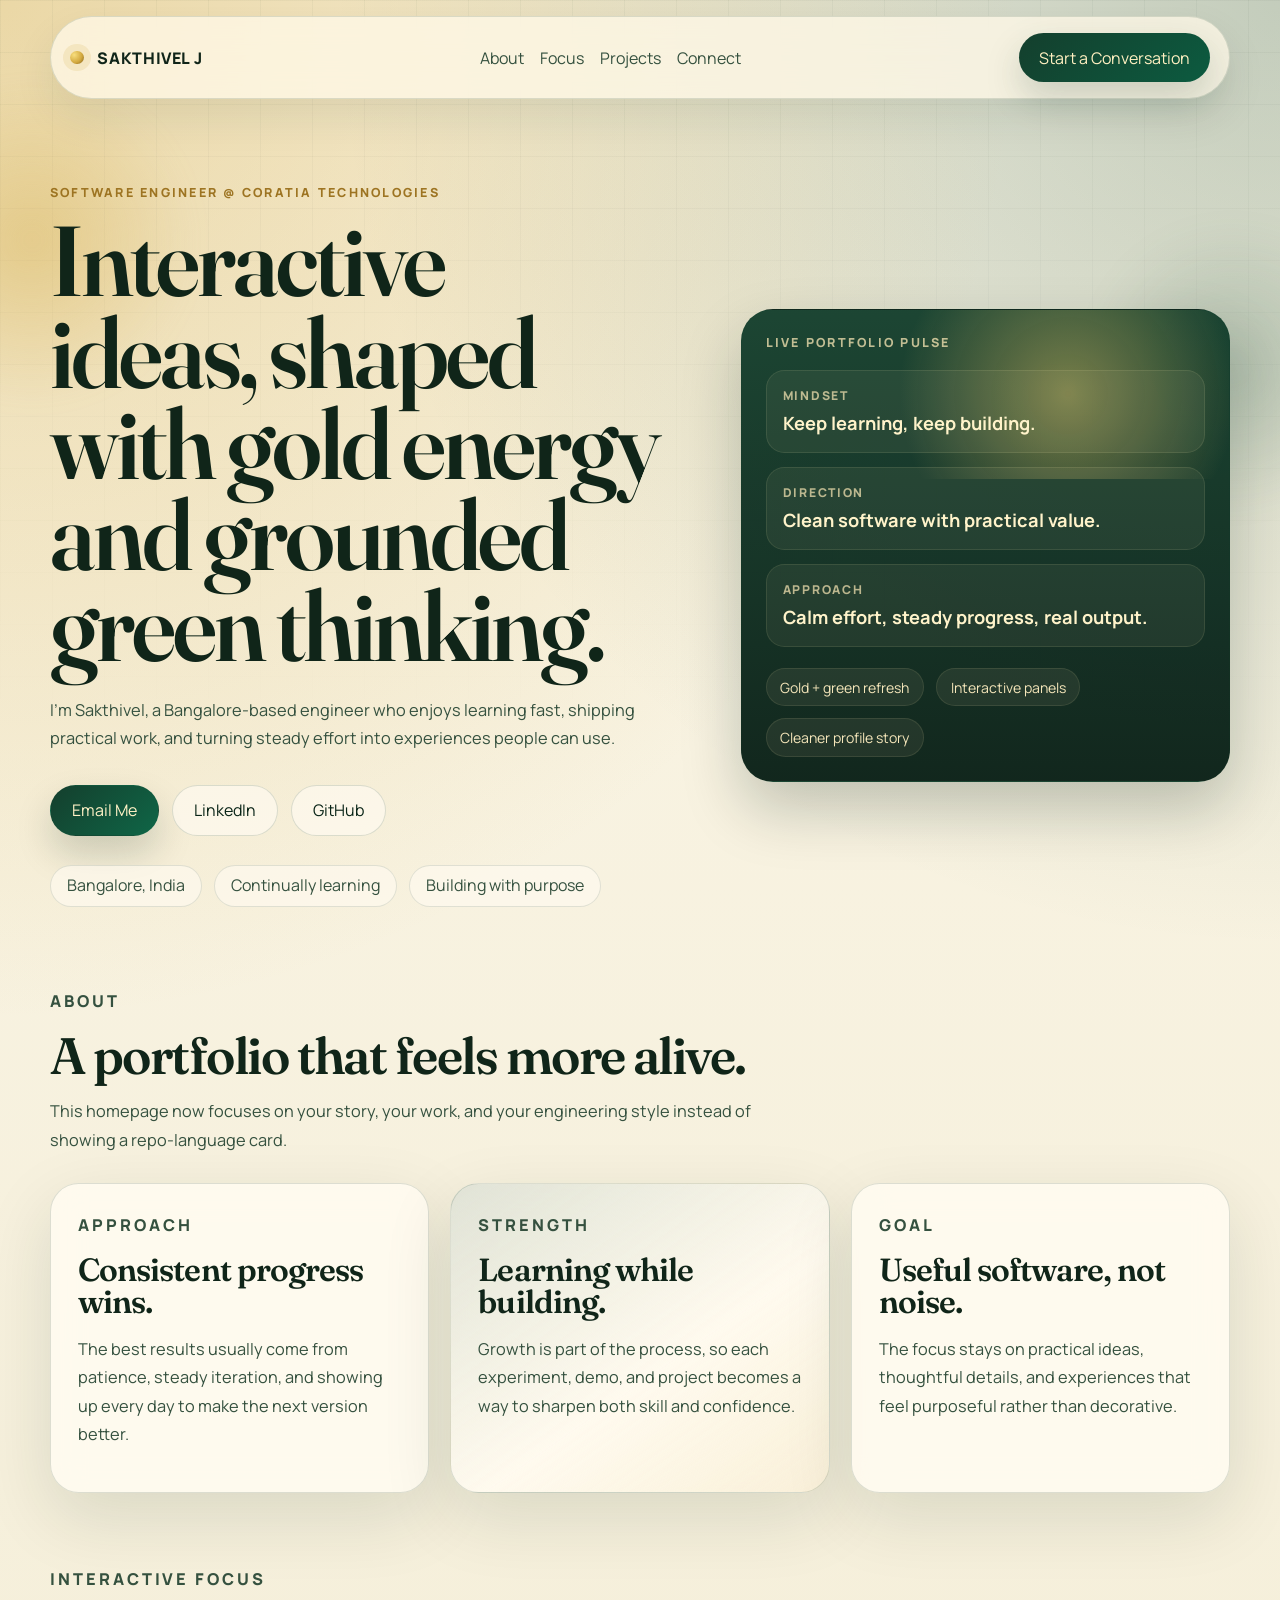
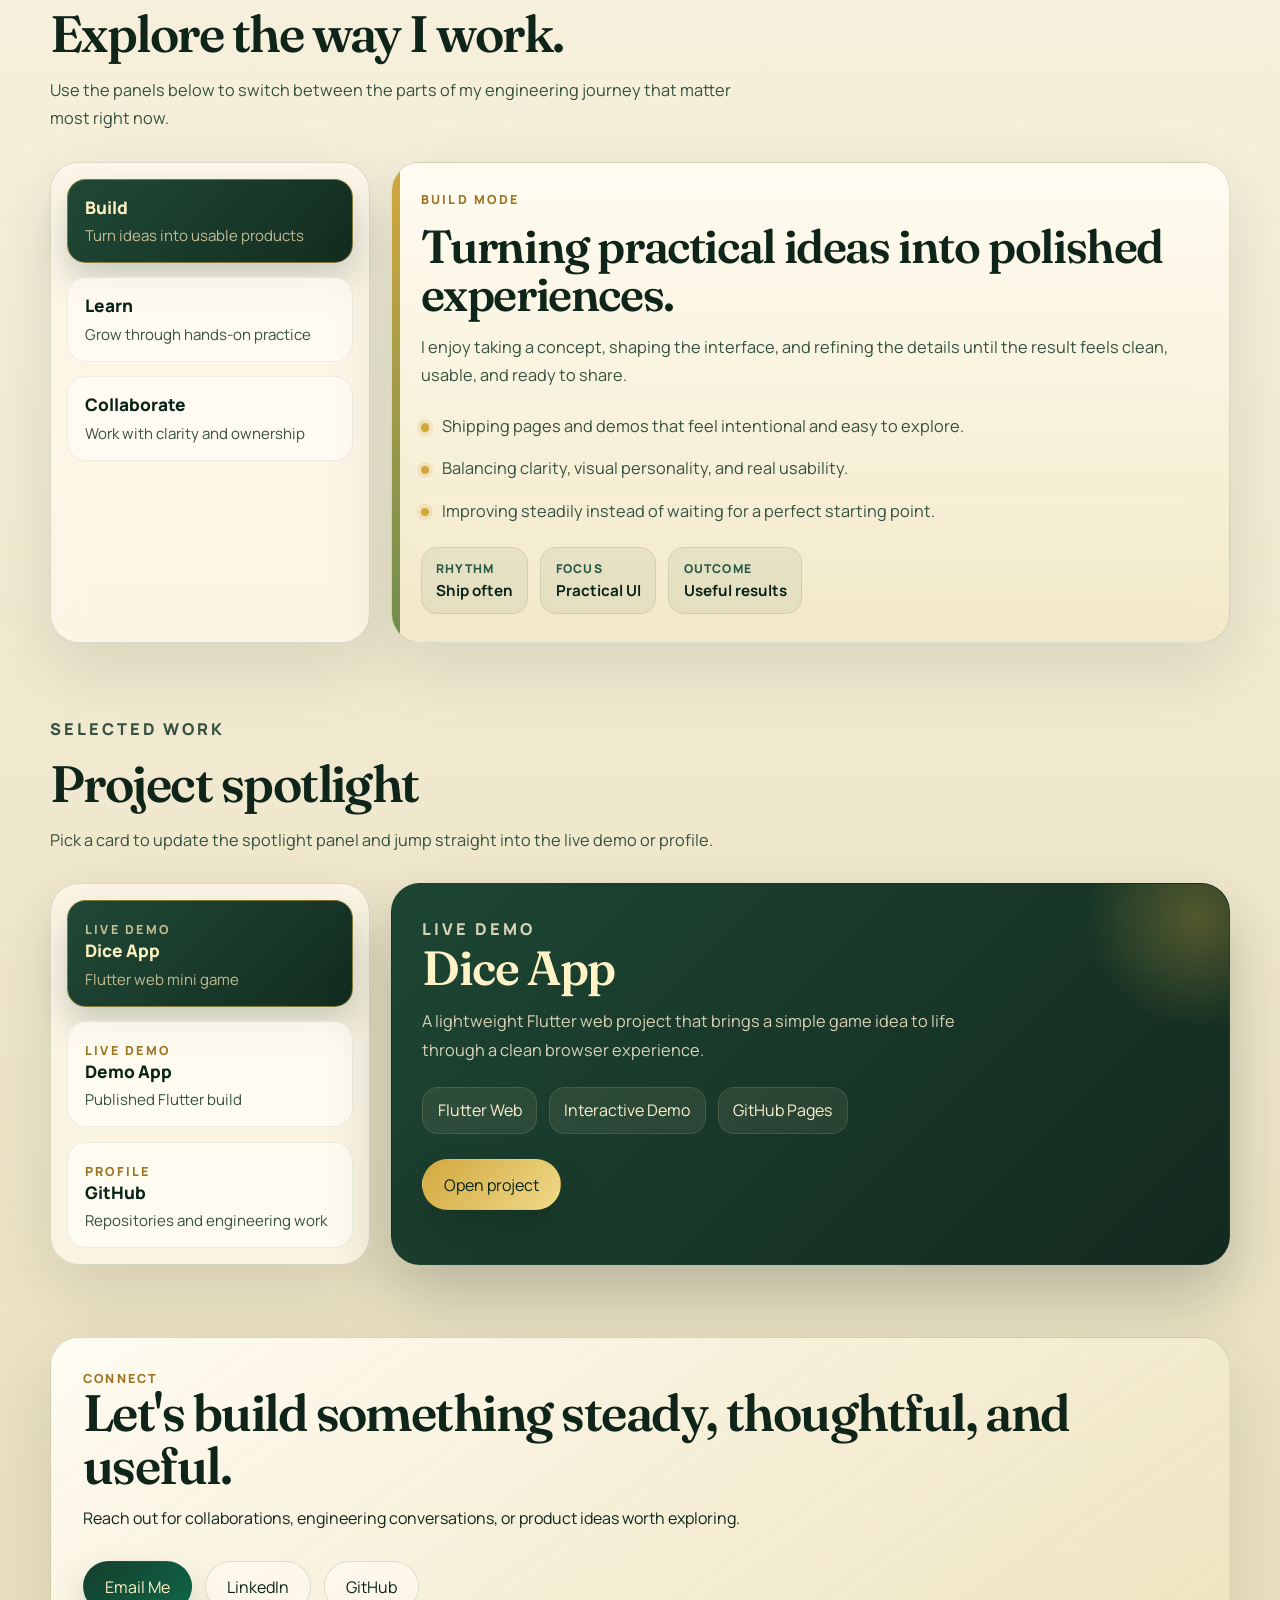
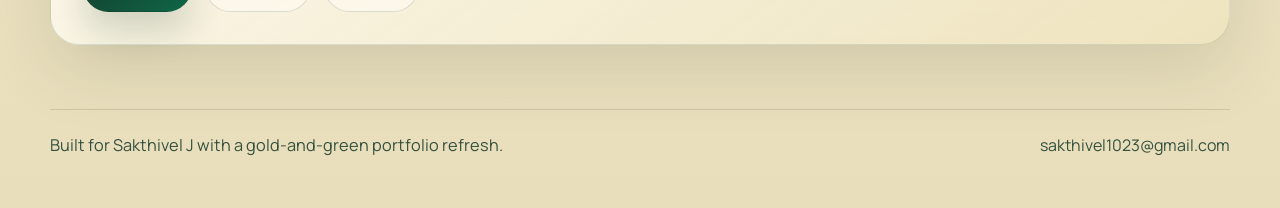
==== index.html @ b8aa37b4 "feat: add basic web page with styles" ====
<!DOCTYPE html>
<html lang="en">
<head>
  <meta charset="UTF-8">
  <meta name="viewport" content="width=device-width, initial-scale=1.0">
  <title>Sakthivel J | Software Engineer</title>
  <meta
    name="description"
    content="Interactive portfolio website for Sakthivel J, Software Engineer at Coratia Technologies."
  >
  <meta name="theme-color" content="#123927">
  <meta property="og:title" content="Sakthivel J | Software Engineer">
  <meta
    property="og:description"
    content="Interactive portfolio for Sakthivel J, a software engineer who keeps learning, building, and turning ideas into useful experiences."
  >
  <meta property="og:type" content="website">
  <meta property="og:image" content="https://avatars.githubusercontent.com/u/37198254?v=4">
  <link rel="preconnect" href="https://fonts.googleapis.com">
  <link rel="preconnect" href="https://fonts.gstatic.com" crossorigin>
  <link
    href="https://fonts.googleapis.com/css2?family=Fraunces:opsz,wght@9..144,500;9..144,600;9..144,700&family=Manrope:wght@400;500;600;700;800&display=swap"
    rel="stylesheet"
  >
  <script>document.documentElement.classList.add("js");</script>
  <link rel="stylesheet" href="styles.css">
  <script src="script.js" defer></script>
</head>
<body>
  <div class="background-glow glow-one" aria-hidden="true"></div>
  <div class="background-glow glow-two" aria-hidden="true"></div>

  <div class="page-shell">
    <header class="site-header">
      <a class="brand" href="#top">
        <span class="brand-mark" aria-hidden="true"></span>
        Sakthivel J
      </a>

      <nav class="nav-links" aria-label="Primary">
        <a href="#about">About</a>
        <a href="#focus">Focus</a>
        <a href="#projects">Projects</a>
        <a href="#connect">Connect</a>
      </nav>

      <a class="header-cta" href="mailto:sakthivel1023@gmail.com">Start a Conversation</a>
    </header>

    <main id="top">
      <section class="hero section">
        <div class="hero-copy reveal" style="--delay: 0.05s;">
          <p class="eyebrow">Software Engineer @ Coratia Technologies</p>
          <h1>Interactive ideas, shaped with gold energy and grounded green thinking.</h1>
          <p class="lead">
            I'm Sakthivel, a Bangalore-based engineer who enjoys learning fast,
            shipping practical work, and turning steady effort into experiences
            people can use.
          </p>

          <div class="hero-actions">
            <a class="button button-primary" href="mailto:sakthivel1023@gmail.com">Email Me</a>
            <a class="button button-secondary" href="https://www.linkedin.com/in/sakthivel-j/" target="_blank" rel="noopener noreferrer">
              LinkedIn
            </a>
            <a class="button button-secondary" href="https://github.com/sakthivelj" target="_blank" rel="noopener noreferrer">
              GitHub
            </a>
          </div>

          <ul class="hero-tags" aria-label="Quick facts">
            <li>Bangalore, India</li>
            <li>Continually learning</li>
            <li>Building with purpose</li>
          </ul>
        </div>

        <aside class="hero-panel reveal" style="--delay: 0.15s;" data-tilt>
          <p class="panel-kicker">Live Portfolio Pulse</p>

          <div class="signal-grid">
            <article>
              <span>Mindset</span>
              <strong>Keep learning, keep building.</strong>
            </article>
            <article>
              <span>Direction</span>
              <strong>Clean software with practical value.</strong>
            </article>
            <article>
              <span>Approach</span>
              <strong>Calm effort, steady progress, real output.</strong>
            </article>
          </div>

          <div class="status-row" aria-label="Portfolio highlights">
            <span>Gold + green refresh</span>
            <span>Interactive panels</span>
            <span>Cleaner profile story</span>
          </div>
        </aside>
      </section>

      <section id="about" class="section">
        <div class="section-heading reveal" style="--delay: 0.08s;">
          <p class="card-kicker">About</p>
          <h2>A portfolio that feels more alive.</h2>
          <p>
            This homepage now focuses on your story, your work, and your
            engineering style instead of showing a repo-language card.
          </p>
        </div>

        <div class="overview-grid">
          <article class="info-card reveal" style="--delay: 0.14s;">
            <p class="card-kicker">Approach</p>
            <h3>Consistent progress wins.</h3>
            <p>
              The best results usually come from patience, steady iteration, and
              showing up every day to make the next version better.
            </p>
          </article>

          <article class="info-card feature-card reveal" style="--delay: 0.2s;">
            <p class="card-kicker">Strength</p>
            <h3>Learning while building.</h3>
            <p>
              Growth is part of the process, so each experiment, demo, and
              project becomes a way to sharpen both skill and confidence.
            </p>
          </article>

          <article class="info-card reveal" style="--delay: 0.26s;">
            <p class="card-kicker">Goal</p>
            <h3>Useful software, not noise.</h3>
            <p>
              The focus stays on practical ideas, thoughtful details, and
              experiences that feel purposeful rather than decorative.
            </p>
          </article>
        </div>
      </section>

      <section id="focus" class="section">
        <div class="section-heading reveal" style="--delay: 0.08s;">
          <p class="card-kicker">Interactive Focus</p>
          <h2>Explore the way I work.</h2>
          <p>
            Use the panels below to switch between the parts of my engineering
            journey that matter most right now.
          </p>
        </div>

        <div class="story-layout">
          <div class="mode-switcher reveal" style="--delay: 0.12s;">
            <button class="mode-button is-active" type="button" data-mode="build" aria-pressed="true">
              <span>Build</span>
              <small>Turn ideas into usable products</small>
            </button>
            <button class="mode-button" type="button" data-mode="learn" aria-pressed="false">
              <span>Learn</span>
              <small>Grow through hands-on practice</small>
            </button>
            <button class="mode-button" type="button" data-mode="collaborate" aria-pressed="false">
              <span>Collaborate</span>
              <small>Work with clarity and ownership</small>
            </button>
          </div>

          <article class="story-card reveal" style="--delay: 0.18s;" data-story-card>
            <p class="story-kicker" data-story-kicker>Build mode</p>
            <h3 class="story-title" data-story-title>Turning practical ideas into polished experiences.</h3>
            <p class="story-description" data-story-description>
              I enjoy taking a concept, shaping the interface, and refining the
              details until the result feels clean, usable, and ready to share.
            </p>

            <ul class="story-points" data-story-points>
              <li>Shipping pages and demos that feel intentional and easy to explore.</li>
              <li>Balancing clarity, visual personality, and real usability.</li>
              <li>Improving steadily instead of waiting for a perfect starting point.</li>
            </ul>

            <div class="story-metrics" data-story-metrics>
              <div class="metric-pill">
                <span>Rhythm</span>
                <strong>Ship often</strong>
              </div>
              <div class="metric-pill">
                <span>Focus</span>
                <strong>Practical UI</strong>
              </div>
              <div class="metric-pill">
                <span>Outcome</span>
                <strong>Useful results</strong>
              </div>
            </div>
          </article>
        </div>
      </section>

      <section id="projects" class="section">
        <div class="section-heading reveal" style="--delay: 0.08s;">
          <p class="card-kicker">Selected Work</p>
          <h2>Project spotlight</h2>
          <p>
            Pick a card to update the spotlight panel and jump straight into the
            live demo or profile.
          </p>
        </div>

        <div class="project-layout">
          <div class="project-list reveal" style="--delay: 0.12s;">
            <button class="project-option is-active" type="button" data-project="dice" aria-pressed="true">
              <span class="project-label">Live Demo</span>
              <strong>Dice App</strong>
              <small>Flutter web mini game</small>
            </button>
            <button class="project-option" type="button" data-project="demo1" aria-pressed="false">
              <span class="project-label">Live Demo</span>
              <strong>Demo App</strong>
              <small>Published Flutter build</small>
            </button>
            <button class="project-option" type="button" data-project="github" aria-pressed="false">
              <span class="project-label">Profile</span>
              <strong>GitHub</strong>
              <small>Repositories and engineering work</small>
            </button>
          </div>

          <article class="project-spotlight reveal" style="--delay: 0.18s;" data-project-card>
            <p class="spotlight-type" data-project-type>Live Demo</p>
            <h3 data-project-title>Dice App</h3>
            <p data-project-description>
              A lightweight Flutter web project that brings a simple game idea to
              life through a clean browser experience.
            </p>

            <div class="spotlight-pills" data-project-pills>
              <span>Flutter Web</span>
              <span>Interactive Demo</span>
              <span>GitHub Pages</span>
            </div>

            <a class="button button-primary" data-project-link href="./dice/">Open project</a>
          </article>
        </div>
      </section>

      <section id="connect" class="section">
        <article class="connect-card reveal" style="--delay: 0.08s;">
          <p class="card-kicker">Connect</p>
          <h2>Let's build something steady, thoughtful, and useful.</h2>
          <p>
            Reach out for collaborations, engineering conversations, or product
            ideas worth exploring.
          </p>

          <div class="connect-actions">
            <a class="button button-primary" href="mailto:sakthivel1023@gmail.com">Email Me</a>
            <a class="button button-secondary" href="https://www.linkedin.com/in/sakthivel-j/" target="_blank" rel="noopener noreferrer">
              LinkedIn
            </a>
            <a class="button button-secondary" href="https://github.com/sakthivelj" target="_blank" rel="noopener noreferrer">
              GitHub
            </a>
          </div>
        </article>
      </section>
    </main>

    <footer class="site-footer">
      <p>Built for Sakthivel J with a gold-and-green portfolio refresh.</p>
      <a href="mailto:sakthivel1023@gmail.com">sakthivel1023@gmail.com</a>
    </footer>
  </div>
</body>
</html>
---- styles.css ----
:root {
  --bg: #f5efda;
  --bg-soft: #e8ddb5;
  --surface: rgba(255, 249, 234, 0.72);
  --surface-strong: rgba(255, 251, 240, 0.9);
  --forest-deep: #092417;
  --forest: #143f2d;
  --forest-soft: #275943;
  --moss: #6f8d4f;
  --gold: #d2a83e;
  --gold-deep: #9d7422;
  --text: #102519;
  --muted: #35513f;
  --line: rgba(20, 63, 45, 0.15);
  --shadow: 0 24px 70px rgba(13, 39, 28, 0.12);
  --max-width: 1180px;
}

*,
*::before,
*::after {
  box-sizing: border-box;
}

html {
  scroll-behavior: smooth;
}

body {
  margin: 0;
  min-height: 100vh;
  font-family: "Manrope", sans-serif;
  color: var(--text);
  background:
    radial-gradient(circle at top left, rgba(210, 168, 62, 0.38), transparent 28%),
    radial-gradient(circle at top right, rgba(39, 89, 67, 0.26), transparent 26%),
    linear-gradient(180deg, #faf5e6 0%, var(--bg) 52%, #e9debb 100%);
}

body::before {
  content: "";
  position: fixed;
  inset: 0;
  background-image:
    linear-gradient(rgba(9, 36, 23, 0.045) 1px, transparent 1px),
    linear-gradient(90deg, rgba(9, 36, 23, 0.045) 1px, transparent 1px);
  background-size: 52px 52px;
  mask-image: linear-gradient(180deg, rgba(0, 0, 0, 0.85), transparent 82%);
  pointer-events: none;
}

a {
  color: inherit;
}

img {
  display: block;
  max-width: 100%;
}

button {
  font: inherit;
}

:focus-visible {
  outline: 3px solid rgba(210, 168, 62, 0.38);
  outline-offset: 3px;
}

.background-glow {
  position: fixed;
  border-radius: 999px;
  pointer-events: none;
  filter: blur(14px);
}

.glow-one {
  top: 5rem;
  left: -8rem;
  width: 20rem;
  height: 20rem;
  background: radial-gradient(circle, rgba(210, 168, 62, 0.36), transparent 72%);
}

.glow-two {
  right: -6rem;
  top: 14rem;
  width: 18rem;
  height: 18rem;
  background: radial-gradient(circle, rgba(39, 89, 67, 0.22), transparent 72%);
}

.page-shell {
  position: relative;
  z-index: 1;
  width: min(calc(100% - 2rem), var(--max-width));
  margin: 0 auto;
  padding-bottom: 3rem;
}

.site-header,
.info-card,
.mode-switcher,
.story-card,
.project-list,
.project-spotlight,
.connect-card {
  backdrop-filter: blur(16px);
  -webkit-backdrop-filter: blur(16px);
}

.site-header {
  position: sticky;
  top: 1rem;
  z-index: 20;
  display: grid;
  grid-template-columns: auto 1fr auto;
  align-items: center;
  gap: 1rem;
  margin-top: 1rem;
  padding: 1rem 1.2rem;
  background: rgba(255, 249, 232, 0.76);
  border: 1px solid rgba(20, 63, 45, 0.14);
  border-radius: 999px;
  box-shadow: 0 18px 42px rgba(25, 54, 40, 0.09);
}

.brand {
  display: inline-flex;
  align-items: center;
  gap: 0.85rem;
  font-weight: 800;
  text-decoration: none;
  letter-spacing: 0.04em;
  text-transform: uppercase;
}

.brand-mark {
  width: 0.85rem;
  height: 0.85rem;
  border-radius: 50%;
  background: radial-gradient(circle at 30% 30%, #f8de7d 0%, var(--gold) 58%, #7f5c14 100%);
  box-shadow: 0 0 0 7px rgba(210, 168, 62, 0.16);
}

.nav-links {
  display: flex;
  flex-wrap: wrap;
  justify-self: center;
  gap: 1rem;
}

.nav-links a,
.site-footer a {
  color: var(--muted);
  text-decoration: none;
  transition: color 180ms ease;
}

.nav-links a:hover,
.nav-links a:focus-visible,
.site-footer a:hover,
.site-footer a:focus-visible {
  color: var(--forest-deep);
}

.header-cta {
  display: inline-flex;
  align-items: center;
  justify-content: center;
  min-height: 46px;
  padding: 0.85rem 1.25rem;
  border-radius: 999px;
  background: linear-gradient(135deg, var(--forest), #0c5b40);
  color: #fff0c1;
  text-decoration: none;
  box-shadow: 0 16px 36px rgba(13, 42, 31, 0.18);
  transition: transform 180ms ease, box-shadow 180ms ease;
}

.header-cta:hover,
.header-cta:focus-visible {
  transform: translateY(-2px);
  box-shadow: 0 20px 40px rgba(13, 42, 31, 0.22);
}

.section {
  padding-top: 4.5rem;
}

.hero {
  display: grid;
  grid-template-columns: minmax(0, 1.15fr) minmax(320px, 0.85fr);
  gap: 1.8rem;
  align-items: center;
  padding-top: 4.8rem;
}

.hero-copy {
  padding: 0.5rem 0;
}

.eyebrow,
.card-kicker,
.panel-kicker,
.story-kicker,
.spotlight-type,
.project-label {
  margin: 0 0 0.9rem;
  color: var(--gold-deep);
  font-size: 0.78rem;
  font-weight: 800;
  letter-spacing: 0.18em;
  text-transform: uppercase;
}

h1,
h2,
h3 {
  margin: 0;
  font-family: "Fraunces", serif;
  font-weight: 600;
  letter-spacing: -0.03em;
}

h1 {
  max-width: 10ch;
  font-size: clamp(3.5rem, 8vw, 6.2rem);
  line-height: 0.92;
}

.lead,
.section-heading p,
.info-card p,
.story-description,
.story-points li,
.project-spotlight p,
.site-footer p {
  color: var(--muted);
  font-size: 1.02rem;
  line-height: 1.75;
}

.lead {
  max-width: 60ch;
  margin: 1.5rem 0 0;
}

.hero-actions,
.connect-actions {
  display: flex;
  flex-wrap: wrap;
  gap: 0.85rem;
  margin-top: 2rem;
}

.button {
  display: inline-flex;
  align-items: center;
  justify-content: center;
  min-height: 48px;
  padding: 0.85rem 1.3rem;
  border-radius: 999px;
  border: 1px solid transparent;
  text-decoration: none;
  transition: transform 180ms ease, box-shadow 180ms ease, border-color 180ms ease, background 180ms ease;
}

.button:hover,
.button:focus-visible {
  transform: translateY(-2px);
}

.button-primary {
  background: linear-gradient(135deg, var(--forest), #0f6647);
  color: #fff2c6;
  box-shadow: 0 18px 36px rgba(13, 39, 28, 0.18);
}

.button-secondary {
  background: rgba(255, 251, 241, 0.66);
  border-color: var(--line);
  color: var(--forest-deep);
}

.hero-tags {
  display: flex;
  flex-wrap: wrap;
  gap: 0.75rem;
  padding: 0;
  margin: 1.8rem 0 0;
  list-style: none;
}

.hero-tags li {
  padding: 0.65rem 1rem;
  border: 1px solid rgba(20, 63, 45, 0.12);
  border-radius: 999px;
  background: rgba(255, 251, 241, 0.62);
  color: var(--muted);
  line-height: 1.2;
}

.hero-panel {
  position: relative;
  overflow: hidden;
  padding: 1.5rem;
  border: 1px solid rgba(20, 63, 45, 0.14);
  border-radius: 2rem;
  background: linear-gradient(180deg, rgba(20, 63, 45, 0.96), rgba(8, 30, 21, 0.96));
  color: #f9eab8;
  box-shadow: 0 28px 60px rgba(10, 31, 22, 0.22);
  transition: transform 220ms ease, box-shadow 220ms ease;
  transform-style: preserve-3d;
}

.hero-panel::before {
  content: "";
  position: absolute;
  inset: auto -12% 64% 22%;
  height: 170px;
  background: radial-gradient(circle, rgba(232, 199, 103, 0.46), transparent 72%);
}

.panel-kicker,
.spotlight-type {
  position: relative;
  color: rgba(247, 229, 179, 0.76);
}

.signal-grid {
  position: relative;
  display: grid;
  gap: 0.9rem;
  margin-top: 1.2rem;
}

.signal-grid article {
  padding: 1rem;
  border: 1px solid rgba(247, 229, 179, 0.1);
  border-radius: 1.15rem;
  background: rgba(247, 229, 179, 0.06);
}

.signal-grid span {
  display: block;
  font-size: 0.76rem;
  font-weight: 800;
  letter-spacing: 0.14em;
  text-transform: uppercase;
  color: rgba(247, 229, 179, 0.72);
}

.signal-grid strong {
  display: block;
  margin-top: 0.45rem;
  font-size: 1.14rem;
  line-height: 1.35;
  color: #fff3ca;
}

.status-row {
  position: relative;
  display: flex;
  flex-wrap: wrap;
  gap: 0.75rem;
  margin-top: 1.3rem;
}

.status-row span {
  padding: 0.55rem 0.85rem;
  border-radius: 999px;
  border: 1px solid rgba(247, 229, 179, 0.1);
  background: rgba(247, 229, 179, 0.07);
  color: #f5e6ba;
  font-size: 0.88rem;
}

.section-heading {
  max-width: 720px;
  margin-bottom: 1.8rem;
}

.section-heading h2 {
  margin-bottom: 0.8rem;
  font-size: clamp(2.25rem, 4vw, 3.4rem);
  line-height: 1;
}

.overview-grid,
.story-layout,
.project-layout {
  display: grid;
  gap: 1.3rem;
}

.overview-grid {
  grid-template-columns: repeat(3, minmax(0, 1fr));
}

.story-layout,
.project-layout {
  grid-template-columns: minmax(280px, 320px) minmax(0, 1fr);
}

.info-card,
.mode-switcher,
.story-card,
.project-list,
.project-spotlight,
.connect-card {
  border: 1px solid var(--line);
  border-radius: 1.8rem;
  box-shadow: var(--shadow);
}

.info-card {
  padding: 1.7rem;
  background: var(--surface-strong);
}

.info-card h3 {
  margin-bottom: 0.8rem;
  font-size: 2rem;
  line-height: 1;
}

.feature-card {
  background:
    linear-gradient(145deg, rgba(39, 89, 67, 0.14), rgba(255, 250, 238, 0.94) 58%, rgba(210, 168, 62, 0.12)),
    var(--surface-strong);
}

.mode-switcher,
.project-list {
  padding: 1rem;
  background: rgba(255, 250, 237, 0.72);
  align-content: start;
}

.mode-switcher {
  display: grid;
  gap: 0.9rem;
}

.project-list {
  display: grid;
  gap: 0.9rem;
}

.mode-button,
.project-option {
  width: 100%;
  padding: 1rem 1.05rem;
  border: 1px solid rgba(20, 63, 45, 0.08);
  border-radius: 1.15rem;
  background: rgba(255, 252, 244, 0.78);
  color: var(--text);
  cursor: pointer;
  text-align: left;
  transition: transform 180ms ease, border-color 180ms ease, background 180ms ease, box-shadow 180ms ease;
}

.mode-button:hover,
.mode-button:focus-visible,
.project-option:hover,
.project-option:focus-visible {
  transform: translateY(-2px);
  border-color: rgba(20, 63, 45, 0.18);
}

.mode-button span,
.project-option strong {
  display: block;
  font-size: 1.08rem;
  font-weight: 800;
  color: var(--forest-deep);
}

.mode-button small,
.project-option small {
  display: block;
  margin-top: 0.4rem;
  color: var(--muted);
  font-size: 0.94rem;
}

.project-label {
  margin-bottom: 0.55rem;
}

.mode-button.is-active,
.project-option.is-active {
  background: linear-gradient(135deg, rgba(20, 63, 45, 0.95), rgba(9, 36, 23, 0.96));
  border-color: rgba(210, 168, 62, 0.56);
  box-shadow: 0 18px 34px rgba(12, 39, 28, 0.2);
}

.mode-button.is-active span,
.project-option.is-active strong {
  color: #fff0c2;
}

.mode-button.is-active small,
.project-option.is-active small,
.project-option.is-active .project-label {
  color: rgba(247, 229, 179, 0.76);
}

.story-card {
  position: relative;
  overflow: hidden;
  padding: 1.8rem;
  background: linear-gradient(180deg, rgba(255, 252, 243, 0.92), rgba(242, 232, 197, 0.76));
}

.story-card::before {
  content: "";
  position: absolute;
  inset: 0 auto 0 0;
  width: 8px;
  background: linear-gradient(180deg, var(--gold), var(--moss));
}

.story-title,
.project-spotlight h3,
.connect-card h2 {
  margin-bottom: 0.9rem;
  line-height: 1.03;
}

.story-title {
  font-size: clamp(2rem, 4vw, 2.9rem);
}

.story-description,
.project-spotlight p,
.connect-card p {
  margin: 0;
}

.story-points {
  display: grid;
  gap: 0.85rem;
  padding: 0;
  margin: 1.4rem 0 0;
  list-style: none;
}

.story-points li {
  position: relative;
  padding-left: 1.35rem;
}

.story-points li::before {
  content: "";
  position: absolute;
  top: 0.7rem;
  left: 0;
  width: 0.55rem;
  height: 0.55rem;
  border-radius: 50%;
  background: var(--gold);
  box-shadow: 0 0 0 4px rgba(210, 168, 62, 0.18);
}

.story-metrics,
.spotlight-pills {
  display: flex;
  flex-wrap: wrap;
  gap: 0.75rem;
}

.story-metrics {
  margin-top: 1.4rem;
}

.metric-pill,
.spotlight-pills span {
  padding: 0.72rem 0.9rem;
  border-radius: 1rem;
  border: 1px solid rgba(20, 63, 45, 0.1);
  background: rgba(20, 63, 45, 0.06);
}

.metric-pill span {
  display: block;
  font-size: 0.76rem;
  font-weight: 800;
  letter-spacing: 0.1em;
  text-transform: uppercase;
  color: var(--forest-soft);
}

.metric-pill strong {
  display: block;
  margin-top: 0.2rem;
  color: var(--forest-deep);
  font-size: 0.95rem;
}

.project-spotlight {
  position: relative;
  overflow: hidden;
  padding: 1.9rem;
  background: linear-gradient(135deg, rgba(20, 63, 45, 0.96), rgba(10, 34, 24, 0.96));
  color: #f7e8bf;
  box-shadow: 0 30px 64px rgba(10, 31, 22, 0.24);
}

.project-spotlight::after {
  content: "";
  position: absolute;
  top: -5rem;
  right: -5rem;
  width: 14rem;
  height: 14rem;
  background: radial-gradient(circle, rgba(210, 168, 62, 0.32), transparent 70%);
}

.project-spotlight h3 {
  position: relative;
  font-size: clamp(2.25rem, 4vw, 3rem);
  color: #fff2c7;
}

.project-spotlight p {
  position: relative;
  max-width: 54ch;
  color: rgba(247, 235, 206, 0.86);
}

.spotlight-pills {
  position: relative;
  margin: 1.4rem 0 1.6rem;
}

.spotlight-pills span {
  border-color: rgba(247, 229, 179, 0.12);
  background: rgba(247, 229, 179, 0.08);
  color: #fbefcf;
}

.project-spotlight .button-primary {
  position: relative;
  background: linear-gradient(135deg, var(--gold), #f0da8a);
  color: var(--forest-deep);
  box-shadow: 0 18px 36px rgba(6, 22, 15, 0.2);
}

.connect-card {
  padding: 2rem;
  background: linear-gradient(145deg, rgba(255, 252, 244, 0.95), rgba(238, 228, 190, 0.82));
}

.connect-card h2 {
  font-size: clamp(2.2rem, 4vw, 3.2rem);
}

.site-footer {
  display: flex;
  justify-content: space-between;
  align-items: center;
  gap: 1rem;
  margin-top: 4rem;
  padding-top: 1.3rem;
  border-top: 1px solid var(--line);
}

.site-footer p {
  margin: 0;
}

.js .reveal {
  opacity: 0;
  transform: translateY(24px);
}

.js .reveal.is-visible {
  animation: rise 0.75s cubic-bezier(0.2, 0.8, 0.2, 1) forwards;
  animation-delay: var(--delay, 0s);
}

.story-card.is-swapping,
.project-spotlight.is-swapping {
  animation: swap-in 0.32s ease;
}

@keyframes rise {
  to {
    opacity: 1;
    transform: translateY(0);
  }
}

@keyframes swap-in {
  0% {
    opacity: 0.78;
    transform: translateY(8px);
  }

  100% {
    opacity: 1;
    transform: translateY(0);
  }
}

@media (max-width: 1040px) {
  .hero,
  .overview-grid,
  .story-layout,
  .project-layout {
    grid-template-columns: 1fr;
  }

  h1 {
    max-width: 12ch;
  }
}

@media (max-width: 820px) {
  .page-shell {
    width: min(calc(100% - 1.2rem), var(--max-width));
  }

  .site-header,
  .site-footer {
    display: flex;
    flex-direction: column;
    align-items: flex-start;
    border-radius: 1.4rem;
  }

  .nav-links {
    justify-self: start;
  }

  .header-cta {
    width: 100%;
  }

  .section {
    padding-top: 3.6rem;
  }

  .hero {
    padding-top: 3.2rem;
  }

  .hero-panel,
  .info-card,
  .mode-switcher,
  .story-card,
  .project-list,
  .project-spotlight,
  .connect-card {
    border-radius: 1.4rem;
  }
}

@media (max-width: 640px) {
  h1 {
    font-size: clamp(2.85rem, 14vw, 4.6rem);
  }

  .info-card,
  .mode-switcher,
  .story-card,
  .project-list,
  .project-spotlight,
  .connect-card {
    padding: 1.25rem;
  }

  .hero-actions,
  .connect-actions {
    flex-direction: column;
    align-items: stretch;
  }

  .button,
  .header-cta {
    width: 100%;
  }
}

@media (prefers-reduced-motion: reduce) {
  html {
    scroll-behavior: auto;
  }

  .header-cta,
  .button,
  .mode-button,
  .project-option,
  .hero-panel,
  .nav-links a,
  .site-footer a {
    transition: none;
  }

  .js .reveal {
    opacity: 1;
    transform: none;
  }

  .story-card.is-swapping,
  .project-spotlight.is-swapping {
    animation: none;
  }
}
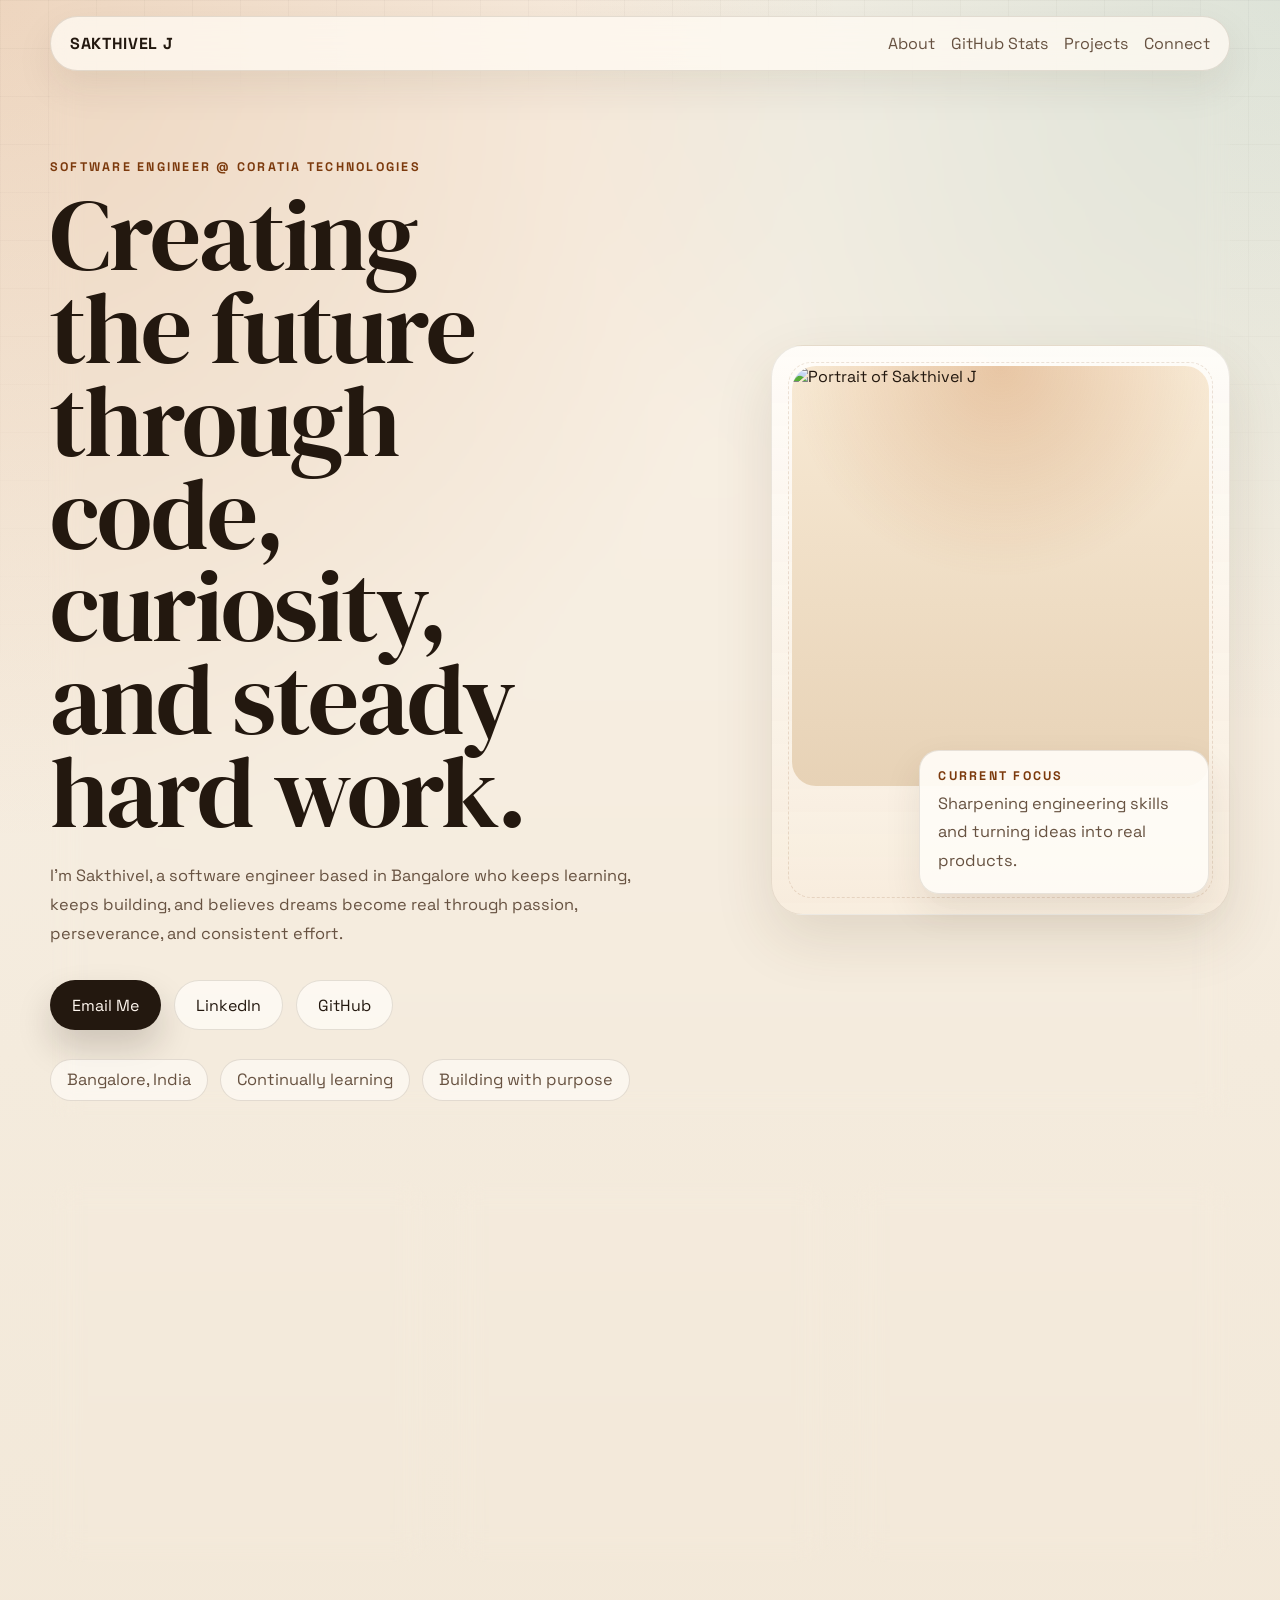
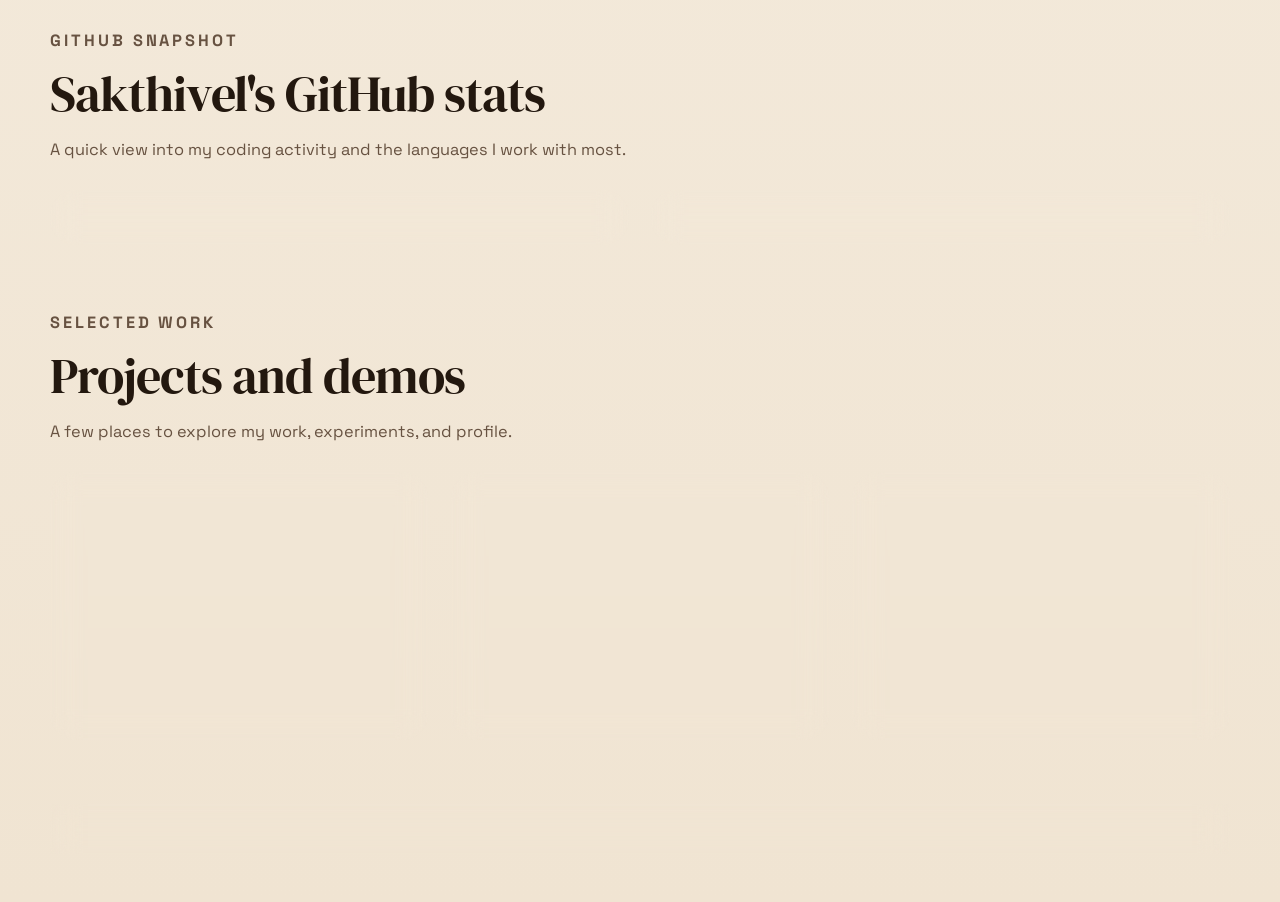
==== commit c4757de5: "initialize portfolio website with responsive layout and custom styling" ====
--- a/index.html
+++ b/index.html
@@ -6,68 +6,55 @@
   <title>Sakthivel J | Software Engineer</title>
   <meta
     name="description"
-    content="Interactive portfolio website for Sakthivel J, Software Engineer at Coratia Technologies."
+    content="Portfolio website for Sakthivel J, Software Engineer at Coratia Technologies."
   >
-  <meta name="theme-color" content="#123927">
+  <meta name="theme-color" content="#f4ebdd">
   <meta property="og:title" content="Sakthivel J | Software Engineer">
   <meta
     property="og:description"
-    content="Interactive portfolio for Sakthivel J, a software engineer who keeps learning, building, and turning ideas into useful experiences."
+    content="Software Engineer at Coratia Technologies, continually learning and building with passion, perseverance, and hard work."
   >
   <meta property="og:type" content="website">
   <meta property="og:image" content="https://avatars.githubusercontent.com/u/37198254?v=4">
   <link rel="preconnect" href="https://fonts.googleapis.com">
   <link rel="preconnect" href="https://fonts.gstatic.com" crossorigin>
   <link
-    href="https://fonts.googleapis.com/css2?family=Fraunces:opsz,wght@9..144,500;9..144,600;9..144,700&family=Manrope:wght@400;500;600;700;800&display=swap"
+    href="https://fonts.googleapis.com/css2?family=DM+Serif+Display:ital@0;1&family=Space+Grotesk:wght@400;500;700&display=swap"
     rel="stylesheet"
   >
-  <script>document.documentElement.classList.add("js");</script>
   <link rel="stylesheet" href="styles.css">
-  <script src="script.js" defer></script>
 </head>
 <body>
-  <div class="background-glow glow-one" aria-hidden="true"></div>
-  <div class="background-glow glow-two" aria-hidden="true"></div>
-
   <div class="page-shell">
     <header class="site-header">
-      <a class="brand" href="#top">
-        <span class="brand-mark" aria-hidden="true"></span>
-        Sakthivel J
-      </a>
-
+      <a class="brand" href="#top">Sakthivel J</a>
       <nav class="nav-links" aria-label="Primary">
         <a href="#about">About</a>
-        <a href="#focus">Focus</a>
+        <a href="#stats">GitHub Stats</a>
         <a href="#projects">Projects</a>
         <a href="#connect">Connect</a>
       </nav>
-
-      <a class="header-cta" href="mailto:sakthivel1023@gmail.com">Start a Conversation</a>
     </header>
 
     <main id="top">
       <section class="hero section">
         <div class="hero-copy reveal" style="--delay: 0.05s;">
           <p class="eyebrow">Software Engineer @ Coratia Technologies</p>
-          <h1>Interactive ideas, shaped with gold energy and grounded green thinking.</h1>
+          <h1>Creating the future through code, curiosity, and steady hard work.</h1>
           <p class="lead">
-            I'm Sakthivel, a Bangalore-based engineer who enjoys learning fast,
-            shipping practical work, and turning steady effort into experiences
-            people can use.
+            I'm Sakthivel, a software engineer based in Bangalore who keeps learning,
+            keeps building, and believes dreams become real through passion,
+            perseverance, and consistent effort.
           </p>
-
           <div class="hero-actions">
             <a class="button button-primary" href="mailto:sakthivel1023@gmail.com">Email Me</a>
-            <a class="button button-secondary" href="https://www.linkedin.com/in/sakthivel-j/" target="_blank" rel="noopener noreferrer">
+            <a class="button button-secondary" href="https://www.linkedin.com/in/sakthivel-j/" target="_blank" rel="noreferrer">
               LinkedIn
             </a>
-            <a class="button button-secondary" href="https://github.com/sakthivelj" target="_blank" rel="noopener noreferrer">
+            <a class="button button-secondary" href="https://github.com/sakthivelj" target="_blank" rel="noreferrer">
               GitHub
             </a>
           </div>
-
           <ul class="hero-tags" aria-label="Quick facts">
             <li>Bangalore, India</li>
             <li>Continually learning</li>
@@ -75,126 +62,75 @@
           </ul>
         </div>
 
-        <aside class="hero-panel reveal" style="--delay: 0.15s;" data-tilt>
-          <p class="panel-kicker">Live Portfolio Pulse</p>
-
-          <div class="signal-grid">
-            <article>
-              <span>Mindset</span>
-              <strong>Keep learning, keep building.</strong>
-            </article>
-            <article>
-              <span>Direction</span>
-              <strong>Clean software with practical value.</strong>
-            </article>
-            <article>
-              <span>Approach</span>
-              <strong>Calm effort, steady progress, real output.</strong>
-            </article>
+        <aside class="hero-card reveal" style="--delay: 0.15s;">
+          <div class="portrait-wrap">
+            <img
+              class="portrait"
+              src="https://avatars.githubusercontent.com/u/37198254?v=4"
+              alt="Portrait of Sakthivel J"
+            >
           </div>
-
-          <div class="status-row" aria-label="Portfolio highlights">
-            <span>Gold + green refresh</span>
-            <span>Interactive panels</span>
-            <span>Cleaner profile story</span>
+          <div class="mini-card">
+            <p class="mini-label">Current Focus</p>
+            <p class="mini-text">Sharpening engineering skills and turning ideas into real products.</p>
           </div>
         </aside>
       </section>
 
-      <section id="about" class="section">
+      <section id="about" class="section info-grid">
+        <article class="info-card reveal" style="--delay: 0.1s;">
+          <p class="card-kicker">About Me</p>
+          <h2>Growth is part of the job.</h2>
+          <p>
+            I'm continually learning and expanding my skills so I can build better
+            software, solve practical problems, and keep growing as an engineer.
+          </p>
+        </article>
+
+        <article class="info-card accent-card reveal" style="--delay: 0.18s;">
+          <p class="card-kicker">Mindset</p>
+          <blockquote>
+            "The best way to predict the future is to create it."
+          </blockquote>
+          <p>
+            That belief shapes how I work: with intention, patience, and a willingness
+            to keep moving until the idea becomes real.
+          </p>
+        </article>
+
+        <article id="connect" class="info-card reveal" style="--delay: 0.26s;">
+          <p class="card-kicker">Connect With Me</p>
+          <div class="contact-list">
+            <a href="mailto:sakthivel1023@gmail.com">sakthivel1023@gmail.com</a>
+            <a href="https://www.linkedin.com/in/sakthivel-j/" target="_blank" rel="noreferrer">linkedin.com/in/sakthivel-j</a>
+            <a href="https://github.com/sakthivelj" target="_blank" rel="noreferrer">github.com/sakthivelj</a>
+          </div>
+        </article>
+      </section>
+
+      <section id="stats" class="section">
         <div class="section-heading reveal" style="--delay: 0.08s;">
-          <p class="card-kicker">About</p>
-          <h2>A portfolio that feels more alive.</h2>
+          <p class="card-kicker">GitHub Snapshot</p>
+          <h2>Sakthivel's GitHub stats</h2>
           <p>
-            This homepage now focuses on your story, your work, and your
-            engineering style instead of showing a repo-language card.
+            A quick view into my coding activity and the languages I work with most.
           </p>
         </div>
 
-        <div class="overview-grid">
-          <article class="info-card reveal" style="--delay: 0.14s;">
-            <p class="card-kicker">Approach</p>
-            <h3>Consistent progress wins.</h3>
-            <p>
-              The best results usually come from patience, steady iteration, and
-              showing up every day to make the next version better.
-            </p>
+        <div class="stats-grid">
+          <article class="stat-card reveal" style="--delay: 0.16s;">
+            <img
+              src="https://github-readme-stats.vercel.app/api?username=sakthivelj&show_icons=true&hide_border=true&bg_color=00000000&title_color=2f2418&text_color=5a4837&icon_color=0f766e&ring_color=b45309"
+              alt="GitHub stats for Sakthivel J"
+              loading="lazy"
+            >
           </article>
-
-          <article class="info-card feature-card reveal" style="--delay: 0.2s;">
-            <p class="card-kicker">Strength</p>
-            <h3>Learning while building.</h3>
-            <p>
-              Growth is part of the process, so each experiment, demo, and
-              project becomes a way to sharpen both skill and confidence.
-            </p>
-          </article>
-
-          <article class="info-card reveal" style="--delay: 0.26s;">
-            <p class="card-kicker">Goal</p>
-            <h3>Useful software, not noise.</h3>
-            <p>
-              The focus stays on practical ideas, thoughtful details, and
-              experiences that feel purposeful rather than decorative.
-            </p>
-          </article>
-        </div>
-      </section>
-
-      <section id="focus" class="section">
-        <div class="section-heading reveal" style="--delay: 0.08s;">
-          <p class="card-kicker">Interactive Focus</p>
-          <h2>Explore the way I work.</h2>
-          <p>
-            Use the panels below to switch between the parts of my engineering
-            journey that matter most right now.
-          </p>
-        </div>
-
-        <div class="story-layout">
-          <div class="mode-switcher reveal" style="--delay: 0.12s;">
-            <button class="mode-button is-active" type="button" data-mode="build" aria-pressed="true">
-              <span>Build</span>
-              <small>Turn ideas into usable products</small>
-            </button>
-            <button class="mode-button" type="button" data-mode="learn" aria-pressed="false">
-              <span>Learn</span>
-              <small>Grow through hands-on practice</small>
-            </button>
-            <button class="mode-button" type="button" data-mode="collaborate" aria-pressed="false">
-              <span>Collaborate</span>
-              <small>Work with clarity and ownership</small>
-            </button>
-          </div>
-
-          <article class="story-card reveal" style="--delay: 0.18s;" data-story-card>
-            <p class="story-kicker" data-story-kicker>Build mode</p>
-            <h3 class="story-title" data-story-title>Turning practical ideas into polished experiences.</h3>
-            <p class="story-description" data-story-description>
-              I enjoy taking a concept, shaping the interface, and refining the
-              details until the result feels clean, usable, and ready to share.
-            </p>
-
-            <ul class="story-points" data-story-points>
-              <li>Shipping pages and demos that feel intentional and easy to explore.</li>
-              <li>Balancing clarity, visual personality, and real usability.</li>
-              <li>Improving steadily instead of waiting for a perfect starting point.</li>
-            </ul>
-
-            <div class="story-metrics" data-story-metrics>
-              <div class="metric-pill">
-                <span>Rhythm</span>
-                <strong>Ship often</strong>
-              </div>
-              <div class="metric-pill">
-                <span>Focus</span>
-                <strong>Practical UI</strong>
-              </div>
-              <div class="metric-pill">
-                <span>Outcome</span>
-                <strong>Useful results</strong>
-              </div>
-            </div>
+          <article class="stat-card reveal" style="--delay: 0.24s;">
+            <img
+              src="https://github-readme-stats.vercel.app/api/top-langs/?username=sakthivelj&layout=compact&hide_border=true&bg_color=00000000&title_color=2f2418&text_color=5a4837"
+              alt="Most used languages for Sakthivel J"
+              loading="lazy"
+            >
           </article>
         </div>
       </section>
@@ -202,75 +138,45 @@
       <section id="projects" class="section">
         <div class="section-heading reveal" style="--delay: 0.08s;">
           <p class="card-kicker">Selected Work</p>
-          <h2>Project spotlight</h2>
+          <h2>Projects and demos</h2>
           <p>
-            Pick a card to update the spotlight panel and jump straight into the
-            live demo or profile.
+            A few places to explore my work, experiments, and profile.
           </p>
         </div>
 
-        <div class="project-layout">
-          <div class="project-list reveal" style="--delay: 0.12s;">
-            <button class="project-option is-active" type="button" data-project="dice" aria-pressed="true">
-              <span class="project-label">Live Demo</span>
-              <strong>Dice App</strong>
-              <small>Flutter web mini game</small>
-            </button>
-            <button class="project-option" type="button" data-project="demo1" aria-pressed="false">
-              <span class="project-label">Live Demo</span>
-              <strong>Demo App</strong>
-              <small>Published Flutter build</small>
-            </button>
-            <button class="project-option" type="button" data-project="github" aria-pressed="false">
-              <span class="project-label">Profile</span>
-              <strong>GitHub</strong>
-              <small>Repositories and engineering work</small>
-            </button>
-          </div>
+        <div class="projects-grid">
+          <article class="project-card reveal" style="--delay: 0.14s;">
+            <p class="project-type">Live Demo</p>
+            <h3>Dice App</h3>
+            <p>
+              A lightweight Flutter web demo deployed through this GitHub Pages site.
+            </p>
+            <a href="./dice/">Open demo</a>
+          </article>
 
-          <article class="project-spotlight reveal" style="--delay: 0.18s;" data-project-card>
-            <p class="spotlight-type" data-project-type>Live Demo</p>
-            <h3 data-project-title>Dice App</h3>
-            <p data-project-description>
-              A lightweight Flutter web project that brings a simple game idea to
-              life through a clean browser experience.
+          <article class="project-card reveal" style="--delay: 0.22s;">
+            <p class="project-type">Live Demo</p>
+            <h3>Demo App</h3>
+            <p>
+              Another published Flutter build from the same portfolio workspace.
             </p>
+            <a href="./demo1/">Open demo</a>
+          </article>
 
-            <div class="spotlight-pills" data-project-pills>
-              <span>Flutter Web</span>
-              <span>Interactive Demo</span>
-              <span>GitHub Pages</span>
-            </div>
-
-            <a class="button button-primary" data-project-link href="./dice/">Open project</a>
+          <article class="project-card reveal" style="--delay: 0.3s;">
+            <p class="project-type">Profile</p>
+            <h3>GitHub</h3>
+            <p>
+              Browse repositories, activity, and more engineering work on my GitHub profile.
+            </p>
+            <a href="https://github.com/sakthivelj" target="_blank" rel="noreferrer">Visit GitHub</a>
           </article>
         </div>
-      </section>
-
-      <section id="connect" class="section">
-        <article class="connect-card reveal" style="--delay: 0.08s;">
-          <p class="card-kicker">Connect</p>
-          <h2>Let's build something steady, thoughtful, and useful.</h2>
-          <p>
-            Reach out for collaborations, engineering conversations, or product
-            ideas worth exploring.
-          </p>
-
-          <div class="connect-actions">
-            <a class="button button-primary" href="mailto:sakthivel1023@gmail.com">Email Me</a>
-            <a class="button button-secondary" href="https://www.linkedin.com/in/sakthivel-j/" target="_blank" rel="noopener noreferrer">
-              LinkedIn
-            </a>
-            <a class="button button-secondary" href="https://github.com/sakthivelj" target="_blank" rel="noopener noreferrer">
-              GitHub
-            </a>
-          </div>
-        </article>
       </section>
     </main>
 
     <footer class="site-footer">
-      <p>Built for Sakthivel J with a gold-and-green portfolio refresh.</p>
+      <p>Built for Sakthivel J.</p>
       <a href="mailto:sakthivel1023@gmail.com">sakthivel1023@gmail.com</a>
     </footer>
   </div>
--- a/styles.css
+++ b/styles.css
@@ -1,18 +1,15 @@
 :root {
-  --bg: #f5efda;
-  --bg-soft: #e8ddb5;
-  --surface: rgba(255, 249, 234, 0.72);
-  --surface-strong: rgba(255, 251, 240, 0.9);
-  --forest-deep: #092417;
-  --forest: #143f2d;
-  --forest-soft: #275943;
-  --moss: #6f8d4f;
-  --gold: #d2a83e;
-  --gold-deep: #9d7422;
-  --text: #102519;
-  --muted: #35513f;
-  --line: rgba(20, 63, 45, 0.15);
-  --shadow: 0 24px 70px rgba(13, 39, 28, 0.12);
+  --bg: #f4ebdd;
+  --bg-accent: #efe3d2;
+  --surface: rgba(255, 252, 247, 0.72);
+  --surface-strong: rgba(255, 250, 243, 0.92);
+  --line: rgba(71, 51, 31, 0.14);
+  --text: #23180f;
+  --muted: #675241;
+  --accent: #b45309;
+  --accent-deep: #7c3a0d;
+  --teal: #0f766e;
+  --shadow: 0 24px 60px rgba(79, 55, 25, 0.12);
   --max-width: 1180px;
 }
 
@@ -29,12 +26,12 @@
 body {
   margin: 0;
   min-height: 100vh;
-  font-family: "Manrope", sans-serif;
+  font-family: "Space Grotesk", sans-serif;
   color: var(--text);
   background:
-    radial-gradient(circle at top left, rgba(210, 168, 62, 0.38), transparent 28%),
-    radial-gradient(circle at top right, rgba(39, 89, 67, 0.26), transparent 26%),
-    linear-gradient(180deg, #faf5e6 0%, var(--bg) 52%, #e9debb 100%);
+    radial-gradient(circle at top left, rgba(180, 83, 9, 0.18), transparent 30%),
+    radial-gradient(circle at top right, rgba(15, 118, 110, 0.12), transparent 26%),
+    linear-gradient(180deg, #faf2e7 0%, var(--bg) 42%, #f0e4d2 100%);
 }
 
 body::before {
@@ -42,10 +39,10 @@
   position: fixed;
   inset: 0;
   background-image:
-    linear-gradient(rgba(9, 36, 23, 0.045) 1px, transparent 1px),
-    linear-gradient(90deg, rgba(9, 36, 23, 0.045) 1px, transparent 1px);
-  background-size: 52px 52px;
-  mask-image: linear-gradient(180deg, rgba(0, 0, 0, 0.85), transparent 82%);
+    linear-gradient(rgba(35, 24, 15, 0.04) 1px, transparent 1px),
+    linear-gradient(90deg, rgba(35, 24, 15, 0.04) 1px, transparent 1px);
+  background-size: 48px 48px;
+  mask-image: linear-gradient(180deg, rgba(0, 0, 0, 0.7), transparent 78%);
   pointer-events: none;
 }
 
@@ -58,184 +55,119 @@
   max-width: 100%;
 }
 
-button {
-  font: inherit;
-}
-
-:focus-visible {
-  outline: 3px solid rgba(210, 168, 62, 0.38);
-  outline-offset: 3px;
-}
-
-.background-glow {
-  position: fixed;
-  border-radius: 999px;
-  pointer-events: none;
-  filter: blur(14px);
-}
-
-.glow-one {
-  top: 5rem;
-  left: -8rem;
-  width: 20rem;
-  height: 20rem;
-  background: radial-gradient(circle, rgba(210, 168, 62, 0.36), transparent 72%);
-}
-
-.glow-two {
-  right: -6rem;
-  top: 14rem;
-  width: 18rem;
-  height: 18rem;
-  background: radial-gradient(circle, rgba(39, 89, 67, 0.22), transparent 72%);
-}
-
 .page-shell {
   position: relative;
-  z-index: 1;
   width: min(calc(100% - 2rem), var(--max-width));
   margin: 0 auto;
   padding-bottom: 3rem;
 }
 
 .site-header,
+.site-footer,
+.hero,
 .info-card,
-.mode-switcher,
-.story-card,
-.project-list,
-.project-spotlight,
-.connect-card {
-  backdrop-filter: blur(16px);
-  -webkit-backdrop-filter: blur(16px);
+.stat-card,
+.project-card {
+  backdrop-filter: blur(14px);
+  -webkit-backdrop-filter: blur(14px);
 }
 
 .site-header {
   position: sticky;
   top: 1rem;
-  z-index: 20;
-  display: grid;
-  grid-template-columns: auto 1fr auto;
+  z-index: 10;
+  display: flex;
+  justify-content: space-between;
   align-items: center;
   gap: 1rem;
   margin-top: 1rem;
   padding: 1rem 1.2rem;
-  background: rgba(255, 249, 232, 0.76);
-  border: 1px solid rgba(20, 63, 45, 0.14);
+  background: rgba(255, 250, 243, 0.78);
+  border: 1px solid var(--line);
   border-radius: 999px;
-  box-shadow: 0 18px 42px rgba(25, 54, 40, 0.09);
+  box-shadow: 0 16px 40px rgba(45, 32, 16, 0.08);
 }
 
 .brand {
-  display: inline-flex;
-  align-items: center;
-  gap: 0.85rem;
-  font-weight: 800;
+  font-weight: 700;
+  letter-spacing: 0.04em;
   text-decoration: none;
-  letter-spacing: 0.04em;
   text-transform: uppercase;
 }
 
-.brand-mark {
-  width: 0.85rem;
-  height: 0.85rem;
-  border-radius: 50%;
-  background: radial-gradient(circle at 30% 30%, #f8de7d 0%, var(--gold) 58%, #7f5c14 100%);
-  box-shadow: 0 0 0 7px rgba(210, 168, 62, 0.16);
-}
-
 .nav-links {
   display: flex;
   flex-wrap: wrap;
-  justify-self: center;
   gap: 1rem;
 }
 
-.nav-links a,
-.site-footer a {
+.nav-links a {
   color: var(--muted);
   text-decoration: none;
-  transition: color 180ms ease;
 }
 
 .nav-links a:hover,
 .nav-links a:focus-visible,
+.project-card a:hover,
+.project-card a:focus-visible,
+.contact-list a:hover,
+.contact-list a:focus-visible,
 .site-footer a:hover,
 .site-footer a:focus-visible {
-  color: var(--forest-deep);
-}
-
-.header-cta {
-  display: inline-flex;
-  align-items: center;
-  justify-content: center;
-  min-height: 46px;
-  padding: 0.85rem 1.25rem;
-  border-radius: 999px;
-  background: linear-gradient(135deg, var(--forest), #0c5b40);
-  color: #fff0c1;
-  text-decoration: none;
-  box-shadow: 0 16px 36px rgba(13, 42, 31, 0.18);
-  transition: transform 180ms ease, box-shadow 180ms ease;
-}
-
-.header-cta:hover,
-.header-cta:focus-visible {
-  transform: translateY(-2px);
-  box-shadow: 0 20px 40px rgba(13, 42, 31, 0.22);
+  color: var(--accent-deep);
 }
 
 .section {
-  padding-top: 4.5rem;
+  padding: 4rem 0 0;
 }
 
 .hero {
   display: grid;
-  grid-template-columns: minmax(0, 1.15fr) minmax(320px, 0.85fr);
-  gap: 1.8rem;
+  grid-template-columns: minmax(0, 1.2fr) minmax(320px, 0.8fr);
+  gap: 2rem;
   align-items: center;
-  padding-top: 4.8rem;
+  padding: 4.5rem 0 0;
 }
 
 .hero-copy {
-  padding: 0.5rem 0;
+  padding: 1rem 0;
 }
 
 .eyebrow,
 .card-kicker,
-.panel-kicker,
-.story-kicker,
-.spotlight-type,
-.project-label {
+.project-type,
+.mini-label {
   margin: 0 0 0.9rem;
-  color: var(--gold-deep);
+  color: var(--accent-deep);
   font-size: 0.78rem;
-  font-weight: 800;
+  font-weight: 700;
   letter-spacing: 0.18em;
   text-transform: uppercase;
 }
 
 h1,
 h2,
-h3 {
-  margin: 0;
-  font-family: "Fraunces", serif;
-  font-weight: 600;
-  letter-spacing: -0.03em;
+h3,
+blockquote {
+  font-family: "DM Serif Display", serif;
+  font-weight: 400;
+  letter-spacing: -0.02em;
 }
 
 h1 {
+  margin: 0;
   max-width: 10ch;
-  font-size: clamp(3.5rem, 8vw, 6.2rem);
+  font-size: clamp(3.4rem, 9vw, 6.3rem);
   line-height: 0.92;
 }
 
 .lead,
 .section-heading p,
 .info-card p,
-.story-description,
-.story-points li,
-.project-spotlight p,
-.site-footer p {
+.project-card p,
+.mini-text,
+.site-footer,
+.hero-tags li {
   color: var(--muted);
   font-size: 1.02rem;
   line-height: 1.75;
@@ -246,8 +178,7 @@
   margin: 1.5rem 0 0;
 }
 
-.hero-actions,
-.connect-actions {
+.hero-actions {
   display: flex;
   flex-wrap: wrap;
   gap: 0.85rem;
@@ -263,7 +194,7 @@
   border-radius: 999px;
   border: 1px solid transparent;
   text-decoration: none;
-  transition: transform 180ms ease, box-shadow 180ms ease, border-color 180ms ease, background 180ms ease;
+  transition: transform 180ms ease, box-shadow 180ms ease, border-color 180ms ease;
 }
 
 .button:hover,
@@ -272,15 +203,14 @@
 }
 
 .button-primary {
-  background: linear-gradient(135deg, var(--forest), #0f6647);
-  color: #fff2c6;
-  box-shadow: 0 18px 36px rgba(13, 39, 28, 0.18);
+  background: var(--text);
+  color: #fff7ef;
+  box-shadow: 0 18px 35px rgba(35, 24, 15, 0.18);
 }
 
 .button-secondary {
-  background: rgba(255, 251, 241, 0.66);
   border-color: var(--line);
-  color: var(--forest-deep);
+  background: rgba(255, 252, 247, 0.74);
 }
 
 .hero-tags {
@@ -294,367 +224,166 @@
 
 .hero-tags li {
   padding: 0.65rem 1rem;
-  border: 1px solid rgba(20, 63, 45, 0.12);
+  border: 1px solid var(--line);
   border-radius: 999px;
-  background: rgba(255, 251, 241, 0.62);
-  color: var(--muted);
+  background: rgba(255, 252, 247, 0.65);
   line-height: 1.2;
 }
 
-.hero-panel {
+.hero-card {
+  position: relative;
+  padding: 1.25rem;
+  border: 1px solid rgba(71, 51, 31, 0.1);
+  border-radius: 2rem;
+  background:
+    linear-gradient(180deg, rgba(255, 253, 249, 0.82), rgba(245, 232, 214, 0.72)),
+    var(--surface);
+  box-shadow: var(--shadow);
+}
+
+.hero-card::before {
+  content: "";
+  position: absolute;
+  inset: 1rem;
+  border: 1px dashed rgba(124, 58, 13, 0.14);
+  border-radius: 1.45rem;
+  pointer-events: none;
+}
+
+.portrait-wrap {
   position: relative;
   overflow: hidden;
-  padding: 1.5rem;
-  border: 1px solid rgba(20, 63, 45, 0.14);
-  border-radius: 2rem;
-  background: linear-gradient(180deg, rgba(20, 63, 45, 0.96), rgba(8, 30, 21, 0.96));
-  color: #f9eab8;
-  box-shadow: 0 28px 60px rgba(10, 31, 22, 0.22);
-  transition: transform 220ms ease, box-shadow 220ms ease;
-  transform-style: preserve-3d;
-}
-
-.hero-panel::before {
-  content: "";
-  position: absolute;
-  inset: auto -12% 64% 22%;
-  height: 170px;
-  background: radial-gradient(circle, rgba(232, 199, 103, 0.46), transparent 72%);
-}
-
-.panel-kicker,
-.spotlight-type {
+  border-radius: 1.5rem;
+  background:
+    radial-gradient(circle at top, rgba(180, 83, 9, 0.24), transparent 45%),
+    linear-gradient(180deg, #f8ead5, #e7d2b6);
+  min-height: 420px;
+}
+
+.portrait {
+  width: 100%;
+  height: 100%;
+  min-height: 420px;
+  object-fit: cover;
+}
+
+.mini-card {
   position: relative;
-  color: rgba(247, 229, 179, 0.76);
-}
-
-.signal-grid {
-  position: relative;
+  margin-top: -2.3rem;
+  margin-left: auto;
+  width: min(88%, 290px);
+  padding: 1.1rem 1.15rem;
+  border: 1px solid rgba(71, 51, 31, 0.12);
+  border-radius: 1.25rem;
+  background: rgba(255, 252, 247, 0.92);
+  box-shadow: 0 16px 36px rgba(71, 51, 31, 0.1);
+}
+
+.mini-label {
+  margin-bottom: 0.35rem;
+}
+
+.mini-text {
+  margin: 0;
+}
+
+.info-grid,
+.stats-grid,
+.projects-grid {
   display: grid;
-  gap: 0.9rem;
-  margin-top: 1.2rem;
-}
-
-.signal-grid article {
+  gap: 1.4rem;
+}
+
+.info-grid {
+  grid-template-columns: repeat(3, minmax(0, 1fr));
+}
+
+.info-card,
+.stat-card,
+.project-card {
+  border: 1px solid var(--line);
+  border-radius: 1.6rem;
+  background: var(--surface-strong);
+  box-shadow: var(--shadow);
+}
+
+.info-card {
+  padding: 1.8rem;
+}
+
+.info-card h2,
+.section-heading h2 {
+  margin: 0 0 0.8rem;
+  font-size: clamp(2rem, 4vw, 3.1rem);
+  line-height: 1;
+}
+
+.accent-card {
+  background:
+    linear-gradient(145deg, rgba(15, 118, 110, 0.12), rgba(255, 252, 247, 0.9) 50%),
+    var(--surface-strong);
+}
+
+blockquote {
+  margin: 0 0 1rem;
+  font-size: clamp(1.65rem, 3.6vw, 2.5rem);
+  line-height: 1.1;
+  color: var(--text);
+}
+
+.contact-list {
+  display: grid;
+  gap: 0.85rem;
+}
+
+.contact-list a,
+.project-card a,
+.site-footer a {
+  font-weight: 500;
+  text-decoration: none;
+}
+
+.section-heading {
+  margin-bottom: 1.6rem;
+}
+
+.stats-grid {
+  grid-template-columns: repeat(2, minmax(0, 1fr));
+}
+
+.stat-card {
   padding: 1rem;
-  border: 1px solid rgba(247, 229, 179, 0.1);
-  border-radius: 1.15rem;
-  background: rgba(247, 229, 179, 0.06);
-}
-
-.signal-grid span {
-  display: block;
-  font-size: 0.76rem;
-  font-weight: 800;
-  letter-spacing: 0.14em;
-  text-transform: uppercase;
-  color: rgba(247, 229, 179, 0.72);
-}
-
-.signal-grid strong {
-  display: block;
-  margin-top: 0.45rem;
-  font-size: 1.14rem;
-  line-height: 1.35;
-  color: #fff3ca;
-}
-
-.status-row {
-  position: relative;
-  display: flex;
-  flex-wrap: wrap;
-  gap: 0.75rem;
-  margin-top: 1.3rem;
-}
-
-.status-row span {
-  padding: 0.55rem 0.85rem;
-  border-radius: 999px;
-  border: 1px solid rgba(247, 229, 179, 0.1);
-  background: rgba(247, 229, 179, 0.07);
-  color: #f5e6ba;
-  font-size: 0.88rem;
-}
-
-.section-heading {
-  max-width: 720px;
-  margin-bottom: 1.8rem;
-}
-
-.section-heading h2 {
-  margin-bottom: 0.8rem;
-  font-size: clamp(2.25rem, 4vw, 3.4rem);
-  line-height: 1;
-}
-
-.overview-grid,
-.story-layout,
-.project-layout {
-  display: grid;
-  gap: 1.3rem;
-}
-
-.overview-grid {
+}
+
+.stat-card img {
+  width: 100%;
+  border-radius: 1rem;
+}
+
+.projects-grid {
   grid-template-columns: repeat(3, minmax(0, 1fr));
 }
 
-.story-layout,
-.project-layout {
-  grid-template-columns: minmax(280px, 320px) minmax(0, 1fr);
-}
-
-.info-card,
-.mode-switcher,
-.story-card,
-.project-list,
-.project-spotlight,
-.connect-card {
-  border: 1px solid var(--line);
-  border-radius: 1.8rem;
-  box-shadow: var(--shadow);
-}
-
-.info-card {
-  padding: 1.7rem;
-  background: var(--surface-strong);
-}
-
-.info-card h3 {
-  margin-bottom: 0.8rem;
+.project-card {
+  display: flex;
+  flex-direction: column;
+  gap: 1rem;
+  padding: 1.6rem;
+}
+
+.project-card h3 {
+  margin: 0;
   font-size: 2rem;
   line-height: 1;
 }
 
-.feature-card {
-  background:
-    linear-gradient(145deg, rgba(39, 89, 67, 0.14), rgba(255, 250, 238, 0.94) 58%, rgba(210, 168, 62, 0.12)),
-    var(--surface-strong);
-}
-
-.mode-switcher,
-.project-list {
-  padding: 1rem;
-  background: rgba(255, 250, 237, 0.72);
-  align-content: start;
-}
-
-.mode-switcher {
-  display: grid;
-  gap: 0.9rem;
-}
-
-.project-list {
-  display: grid;
-  gap: 0.9rem;
-}
-
-.mode-button,
-.project-option {
-  width: 100%;
-  padding: 1rem 1.05rem;
-  border: 1px solid rgba(20, 63, 45, 0.08);
-  border-radius: 1.15rem;
-  background: rgba(255, 252, 244, 0.78);
-  color: var(--text);
-  cursor: pointer;
-  text-align: left;
-  transition: transform 180ms ease, border-color 180ms ease, background 180ms ease, box-shadow 180ms ease;
-}
-
-.mode-button:hover,
-.mode-button:focus-visible,
-.project-option:hover,
-.project-option:focus-visible {
-  transform: translateY(-2px);
-  border-color: rgba(20, 63, 45, 0.18);
-}
-
-.mode-button span,
-.project-option strong {
-  display: block;
-  font-size: 1.08rem;
-  font-weight: 800;
-  color: var(--forest-deep);
-}
-
-.mode-button small,
-.project-option small {
-  display: block;
-  margin-top: 0.4rem;
-  color: var(--muted);
-  font-size: 0.94rem;
-}
-
-.project-label {
-  margin-bottom: 0.55rem;
-}
-
-.mode-button.is-active,
-.project-option.is-active {
-  background: linear-gradient(135deg, rgba(20, 63, 45, 0.95), rgba(9, 36, 23, 0.96));
-  border-color: rgba(210, 168, 62, 0.56);
-  box-shadow: 0 18px 34px rgba(12, 39, 28, 0.2);
-}
-
-.mode-button.is-active span,
-.project-option.is-active strong {
-  color: #fff0c2;
-}
-
-.mode-button.is-active small,
-.project-option.is-active small,
-.project-option.is-active .project-label {
-  color: rgba(247, 229, 179, 0.76);
-}
-
-.story-card {
-  position: relative;
-  overflow: hidden;
-  padding: 1.8rem;
-  background: linear-gradient(180deg, rgba(255, 252, 243, 0.92), rgba(242, 232, 197, 0.76));
-}
-
-.story-card::before {
-  content: "";
-  position: absolute;
-  inset: 0 auto 0 0;
-  width: 8px;
-  background: linear-gradient(180deg, var(--gold), var(--moss));
-}
-
-.story-title,
-.project-spotlight h3,
-.connect-card h2 {
-  margin-bottom: 0.9rem;
-  line-height: 1.03;
-}
-
-.story-title {
-  font-size: clamp(2rem, 4vw, 2.9rem);
-}
-
-.story-description,
-.project-spotlight p,
-.connect-card p {
-  margin: 0;
-}
-
-.story-points {
-  display: grid;
-  gap: 0.85rem;
-  padding: 0;
-  margin: 1.4rem 0 0;
-  list-style: none;
-}
-
-.story-points li {
-  position: relative;
-  padding-left: 1.35rem;
-}
-
-.story-points li::before {
-  content: "";
-  position: absolute;
-  top: 0.7rem;
-  left: 0;
-  width: 0.55rem;
-  height: 0.55rem;
-  border-radius: 50%;
-  background: var(--gold);
-  box-shadow: 0 0 0 4px rgba(210, 168, 62, 0.18);
-}
-
-.story-metrics,
-.spotlight-pills {
-  display: flex;
-  flex-wrap: wrap;
-  gap: 0.75rem;
-}
-
-.story-metrics {
-  margin-top: 1.4rem;
-}
-
-.metric-pill,
-.spotlight-pills span {
-  padding: 0.72rem 0.9rem;
-  border-radius: 1rem;
-  border: 1px solid rgba(20, 63, 45, 0.1);
-  background: rgba(20, 63, 45, 0.06);
-}
-
-.metric-pill span {
-  display: block;
-  font-size: 0.76rem;
-  font-weight: 800;
-  letter-spacing: 0.1em;
-  text-transform: uppercase;
-  color: var(--forest-soft);
-}
-
-.metric-pill strong {
-  display: block;
-  margin-top: 0.2rem;
-  color: var(--forest-deep);
-  font-size: 0.95rem;
-}
-
-.project-spotlight {
-  position: relative;
-  overflow: hidden;
-  padding: 1.9rem;
-  background: linear-gradient(135deg, rgba(20, 63, 45, 0.96), rgba(10, 34, 24, 0.96));
-  color: #f7e8bf;
-  box-shadow: 0 30px 64px rgba(10, 31, 22, 0.24);
-}
-
-.project-spotlight::after {
-  content: "";
-  position: absolute;
-  top: -5rem;
-  right: -5rem;
-  width: 14rem;
-  height: 14rem;
-  background: radial-gradient(circle, rgba(210, 168, 62, 0.32), transparent 70%);
-}
-
-.project-spotlight h3 {
-  position: relative;
-  font-size: clamp(2.25rem, 4vw, 3rem);
-  color: #fff2c7;
-}
-
-.project-spotlight p {
-  position: relative;
-  max-width: 54ch;
-  color: rgba(247, 235, 206, 0.86);
-}
-
-.spotlight-pills {
-  position: relative;
-  margin: 1.4rem 0 1.6rem;
-}
-
-.spotlight-pills span {
-  border-color: rgba(247, 229, 179, 0.12);
-  background: rgba(247, 229, 179, 0.08);
-  color: #fbefcf;
-}
-
-.project-spotlight .button-primary {
-  position: relative;
-  background: linear-gradient(135deg, var(--gold), #f0da8a);
-  color: var(--forest-deep);
-  box-shadow: 0 18px 36px rgba(6, 22, 15, 0.2);
-}
-
-.connect-card {
-  padding: 2rem;
-  background: linear-gradient(145deg, rgba(255, 252, 244, 0.95), rgba(238, 228, 190, 0.82));
-}
-
-.connect-card h2 {
-  font-size: clamp(2.2rem, 4vw, 3.2rem);
+.project-card p {
+  margin: 0;
+  flex: 1;
+}
+
+.project-card a {
+  color: var(--teal);
 }
 
 .site-footer {
@@ -663,7 +392,7 @@
   align-items: center;
   gap: 1rem;
   margin-top: 4rem;
-  padding-top: 1.3rem;
+  padding: 1.3rem 0 0;
   border-top: 1px solid var(--line);
 }
 
@@ -671,19 +400,11 @@
   margin: 0;
 }
 
-.js .reveal {
+.reveal {
   opacity: 0;
-  transform: translateY(24px);
-}
-
-.js .reveal.is-visible {
+  transform: translateY(18px);
   animation: rise 0.75s cubic-bezier(0.2, 0.8, 0.2, 1) forwards;
   animation-delay: var(--delay, 0s);
-}
-
-.story-card.is-swapping,
-.project-spotlight.is-swapping {
-  animation: swap-in 0.32s ease;
 }
 
 @keyframes rise {
@@ -693,93 +414,69 @@
   }
 }
 
-@keyframes swap-in {
-  0% {
-    opacity: 0.78;
-    transform: translateY(8px);
-  }
-
-  100% {
-    opacity: 1;
-    transform: translateY(0);
-  }
-}
-
-@media (max-width: 1040px) {
+@media (max-width: 980px) {
+  .site-header {
+    border-radius: 1.4rem;
+  }
+
   .hero,
-  .overview-grid,
-  .story-layout,
-  .project-layout {
+  .info-grid,
+  .projects-grid,
+  .stats-grid {
     grid-template-columns: 1fr;
   }
 
   h1 {
     max-width: 12ch;
   }
-}
-
-@media (max-width: 820px) {
+
+  .portrait-wrap,
+  .portrait {
+    min-height: 360px;
+  }
+}
+
+@media (max-width: 720px) {
   .page-shell {
     width: min(calc(100% - 1.2rem), var(--max-width));
   }
 
   .site-header,
   .site-footer {
-    display: flex;
     flex-direction: column;
     align-items: flex-start;
-    border-radius: 1.4rem;
   }
 
   .nav-links {
-    justify-self: start;
-  }
-
-  .header-cta {
-    width: 100%;
+    gap: 0.8rem 1rem;
   }
 
   .section {
-    padding-top: 3.6rem;
+    padding-top: 3.2rem;
   }
 
   .hero {
-    padding-top: 3.2rem;
-  }
-
-  .hero-panel,
+    padding-top: 3rem;
+  }
+
+  .hero-card,
   .info-card,
-  .mode-switcher,
-  .story-card,
-  .project-list,
-  .project-spotlight,
-  .connect-card {
-    border-radius: 1.4rem;
-  }
-}
-
-@media (max-width: 640px) {
+  .project-card,
+  .stat-card {
+    border-radius: 1.3rem;
+  }
+
   h1 {
-    font-size: clamp(2.85rem, 14vw, 4.6rem);
+    font-size: clamp(2.75rem, 15vw, 4.6rem);
   }
 
   .info-card,
-  .mode-switcher,
-  .story-card,
-  .project-list,
-  .project-spotlight,
-  .connect-card {
-    padding: 1.25rem;
-  }
-
-  .hero-actions,
-  .connect-actions {
-    flex-direction: column;
-    align-items: stretch;
-  }
-
-  .button,
-  .header-cta {
+  .project-card,
+  .stat-card {
+    padding: 1.2rem;
+  }
+
+  .mini-card {
     width: 100%;
   }
 }
@@ -789,23 +486,13 @@
     scroll-behavior: auto;
   }
 
-  .header-cta,
-  .button,
-  .mode-button,
-  .project-option,
-  .hero-panel,
-  .nav-links a,
-  .site-footer a {
-    transition: none;
-  }
-
-  .js .reveal {
+  .reveal {
     opacity: 1;
     transform: none;
-  }
-
-  .story-card.is-swapping,
-  .project-spotlight.is-swapping {
     animation: none;
   }
-}
+
+  .button {
+    transition: none;
+  }
+}
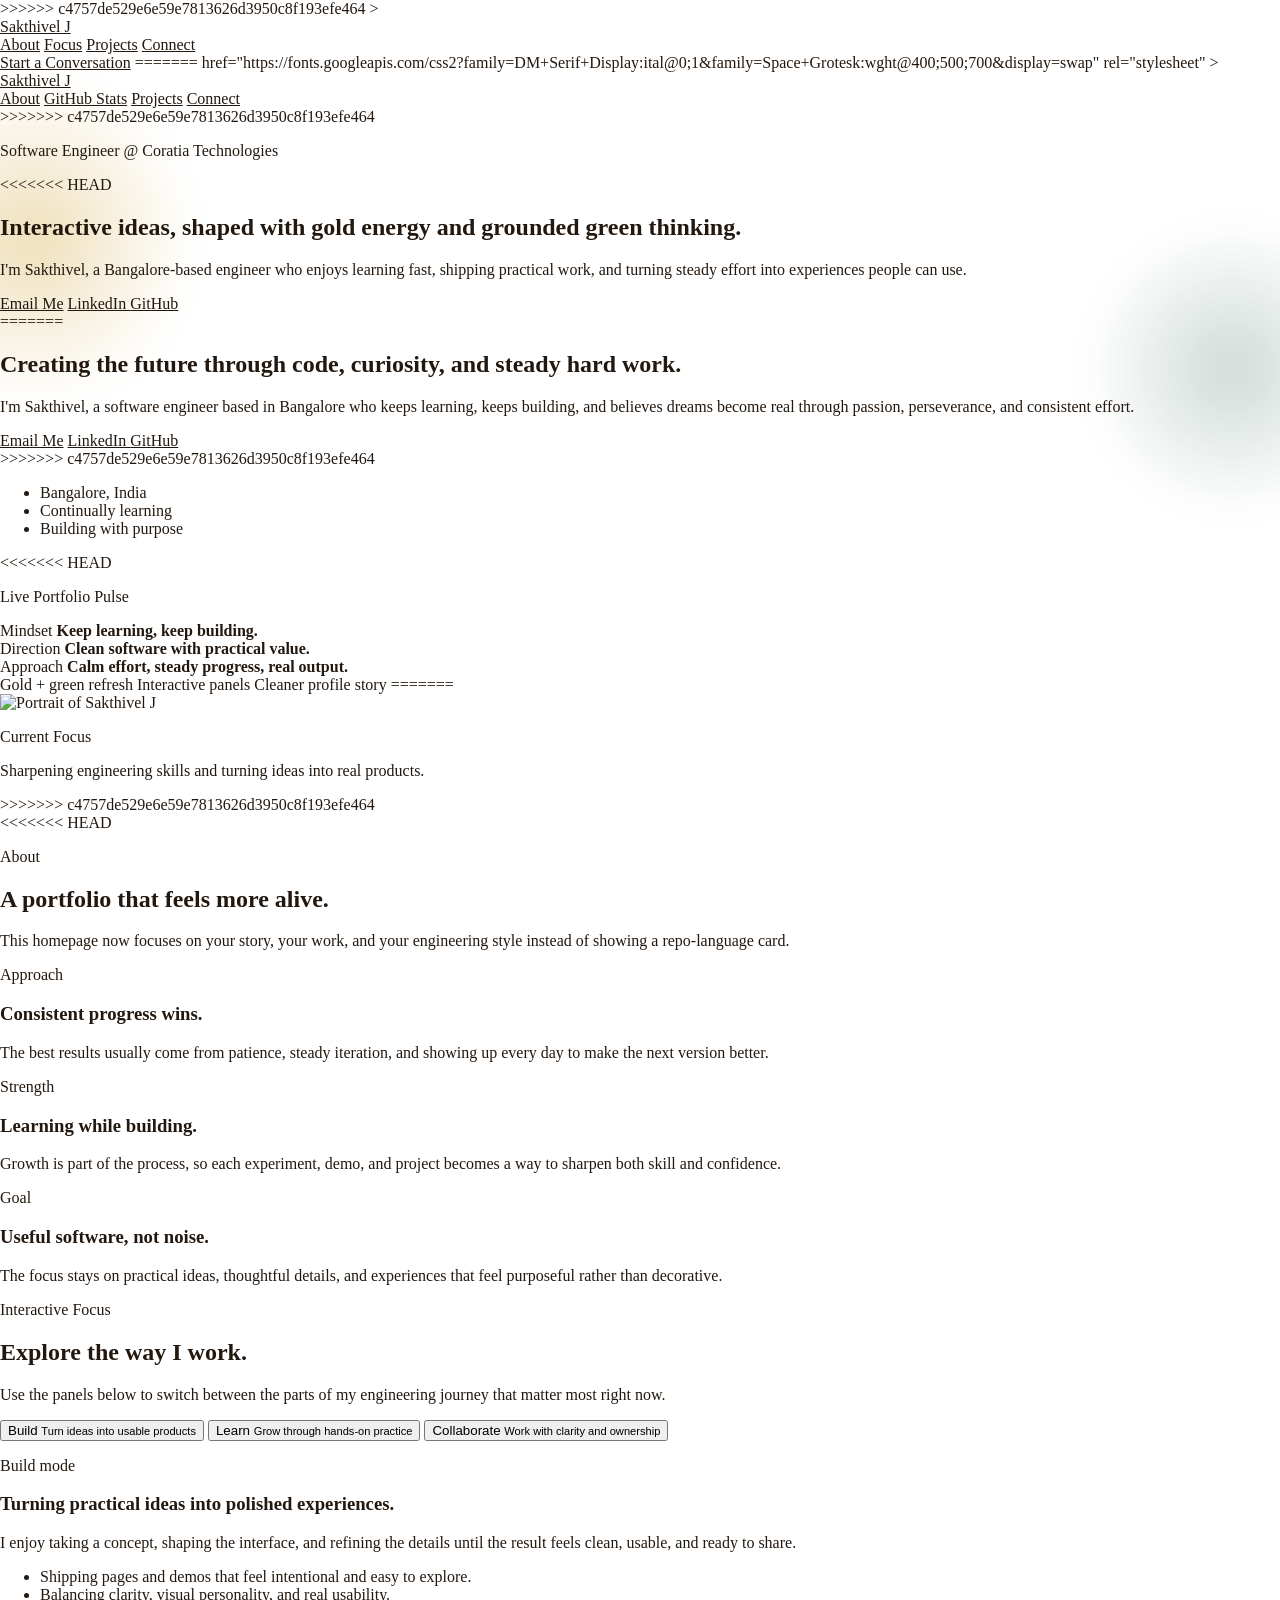
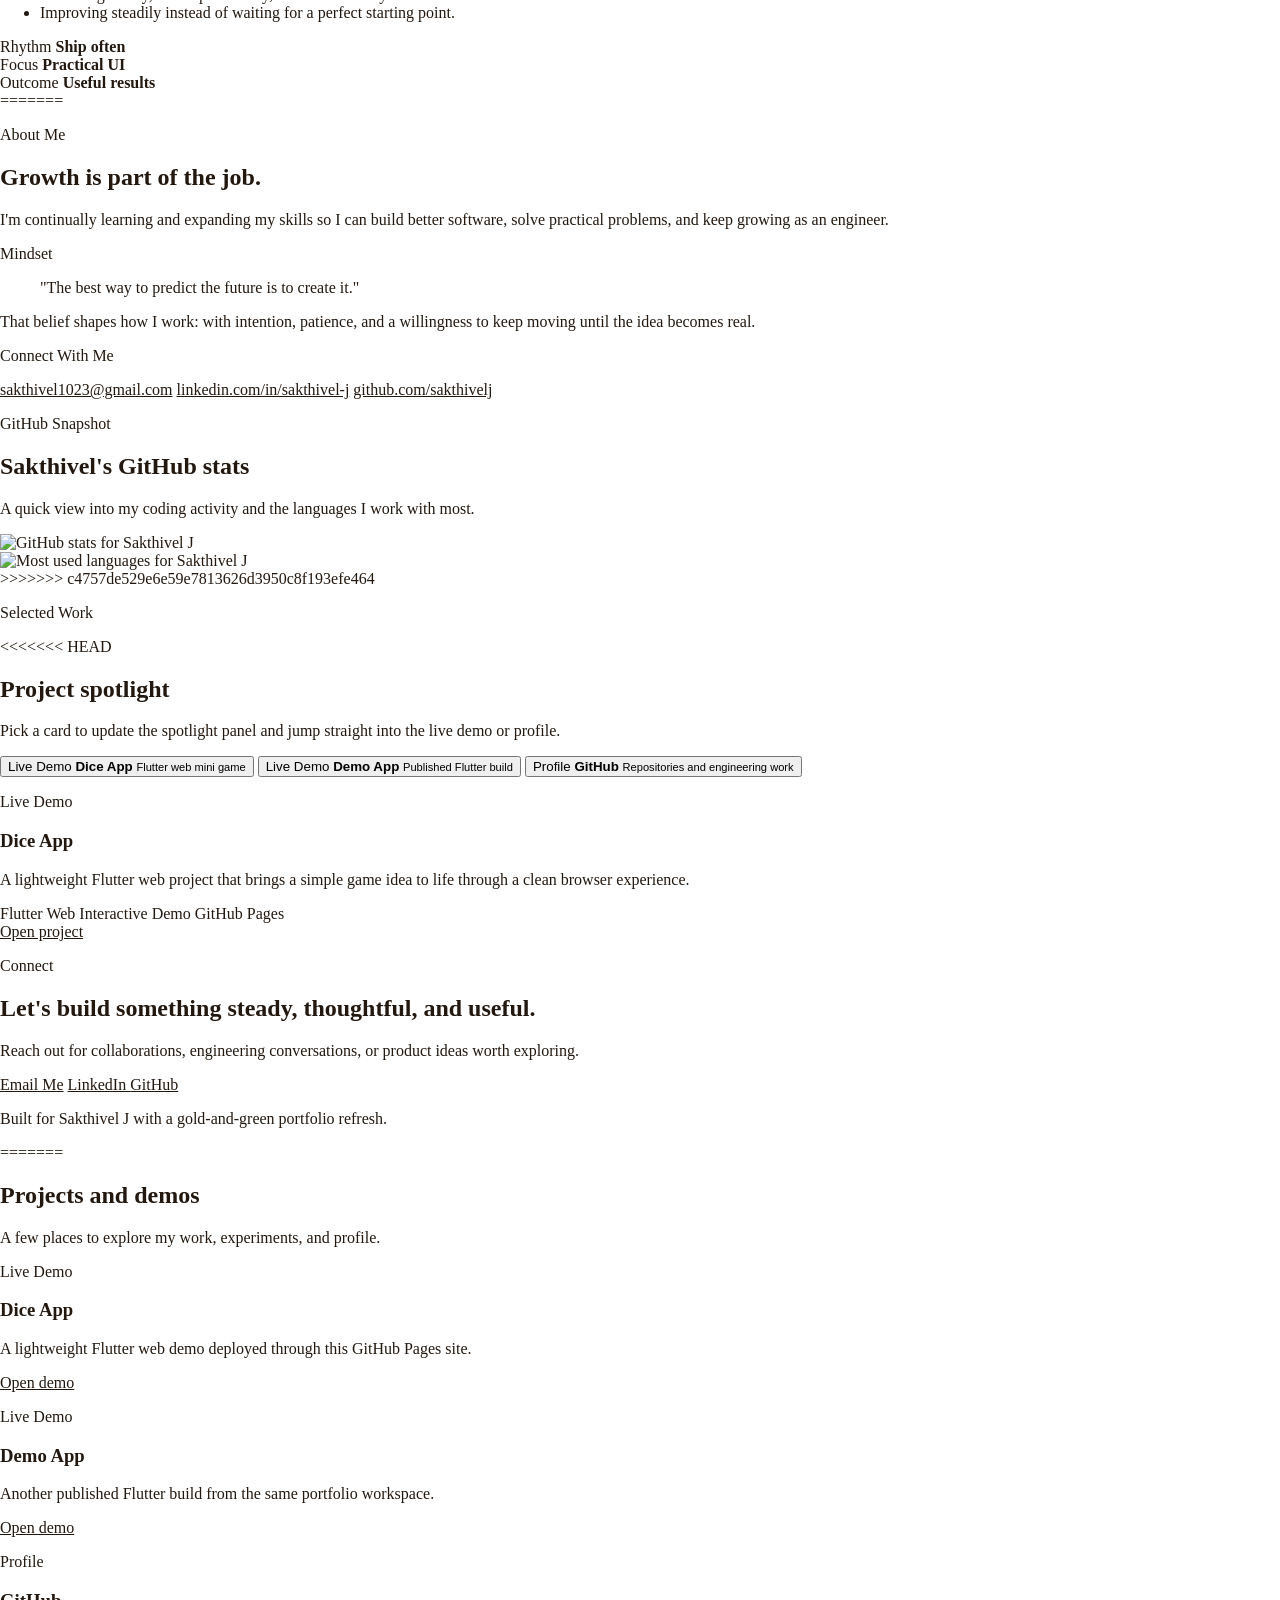
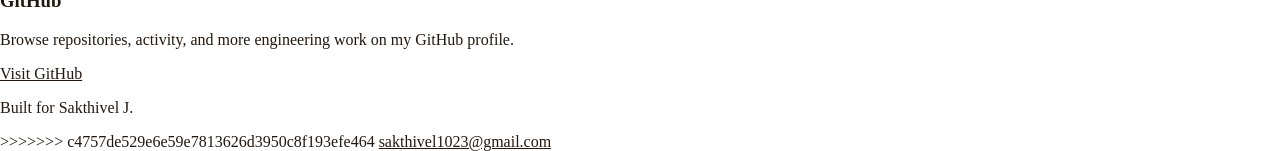
==== commit 76f5ed81: "Merge branch 'main' of https://github.com/sakthivelj/sakthivelj.github.io" ====
--- a/index.html
+++ b/index.html
@@ -6,6 +6,15 @@
   <title>Sakthivel J | Software Engineer</title>
   <meta
     name="description"
+<<<<<<< HEAD
+    content="Interactive portfolio website for Sakthivel J, Software Engineer at Coratia Technologies."
+  >
+  <meta name="theme-color" content="#123927">
+  <meta property="og:title" content="Sakthivel J | Software Engineer">
+  <meta
+    property="og:description"
+    content="Interactive portfolio for Sakthivel J, a software engineer who keeps learning, building, and turning ideas into useful experiences."
+=======
     content="Portfolio website for Sakthivel J, Software Engineer at Coratia Technologies."
   >
   <meta name="theme-color" content="#f4ebdd">
@@ -13,12 +22,41 @@
   <meta
     property="og:description"
     content="Software Engineer at Coratia Technologies, continually learning and building with passion, perseverance, and hard work."
+>>>>>>> c4757de529e6e59e7813626d3950c8f193efe464
   >
   <meta property="og:type" content="website">
   <meta property="og:image" content="https://avatars.githubusercontent.com/u/37198254?v=4">
   <link rel="preconnect" href="https://fonts.googleapis.com">
   <link rel="preconnect" href="https://fonts.gstatic.com" crossorigin>
   <link
+<<<<<<< HEAD
+    href="https://fonts.googleapis.com/css2?family=Fraunces:opsz,wght@9..144,500;9..144,600;9..144,700&family=Manrope:wght@400;500;600;700;800&display=swap"
+    rel="stylesheet"
+  >
+  <script>document.documentElement.classList.add("js");</script>
+  <link rel="stylesheet" href="styles.css">
+  <script src="script.js" defer></script>
+</head>
+<body>
+  <div class="background-glow glow-one" aria-hidden="true"></div>
+  <div class="background-glow glow-two" aria-hidden="true"></div>
+
+  <div class="page-shell">
+    <header class="site-header">
+      <a class="brand" href="#top">
+        <span class="brand-mark" aria-hidden="true"></span>
+        Sakthivel J
+      </a>
+
+      <nav class="nav-links" aria-label="Primary">
+        <a href="#about">About</a>
+        <a href="#focus">Focus</a>
+        <a href="#projects">Projects</a>
+        <a href="#connect">Connect</a>
+      </nav>
+
+      <a class="header-cta" href="mailto:sakthivel1023@gmail.com">Start a Conversation</a>
+=======
     href="https://fonts.googleapis.com/css2?family=DM+Serif+Display:ital@0;1&family=Space+Grotesk:wght@400;500;700&display=swap"
     rel="stylesheet"
   >
@@ -34,12 +72,32 @@
         <a href="#projects">Projects</a>
         <a href="#connect">Connect</a>
       </nav>
+>>>>>>> c4757de529e6e59e7813626d3950c8f193efe464
     </header>
 
     <main id="top">
       <section class="hero section">
         <div class="hero-copy reveal" style="--delay: 0.05s;">
           <p class="eyebrow">Software Engineer @ Coratia Technologies</p>
+<<<<<<< HEAD
+          <h1>Interactive ideas, shaped with gold energy and grounded green thinking.</h1>
+          <p class="lead">
+            I'm Sakthivel, a Bangalore-based engineer who enjoys learning fast,
+            shipping practical work, and turning steady effort into experiences
+            people can use.
+          </p>
+
+          <div class="hero-actions">
+            <a class="button button-primary" href="mailto:sakthivel1023@gmail.com">Email Me</a>
+            <a class="button button-secondary" href="https://www.linkedin.com/in/sakthivel-j/" target="_blank" rel="noopener noreferrer">
+              LinkedIn
+            </a>
+            <a class="button button-secondary" href="https://github.com/sakthivelj" target="_blank" rel="noopener noreferrer">
+              GitHub
+            </a>
+          </div>
+
+=======
           <h1>Creating the future through code, curiosity, and steady hard work.</h1>
           <p class="lead">
             I'm Sakthivel, a software engineer based in Bangalore who keeps learning,
@@ -55,6 +113,7 @@
               GitHub
             </a>
           </div>
+>>>>>>> c4757de529e6e59e7813626d3950c8f193efe464
           <ul class="hero-tags" aria-label="Quick facts">
             <li>Bangalore, India</li>
             <li>Continually learning</li>
@@ -62,6 +121,30 @@
           </ul>
         </div>
 
+<<<<<<< HEAD
+        <aside class="hero-panel reveal" style="--delay: 0.15s;" data-tilt>
+          <p class="panel-kicker">Live Portfolio Pulse</p>
+
+          <div class="signal-grid">
+            <article>
+              <span>Mindset</span>
+              <strong>Keep learning, keep building.</strong>
+            </article>
+            <article>
+              <span>Direction</span>
+              <strong>Clean software with practical value.</strong>
+            </article>
+            <article>
+              <span>Approach</span>
+              <strong>Calm effort, steady progress, real output.</strong>
+            </article>
+          </div>
+
+          <div class="status-row" aria-label="Portfolio highlights">
+            <span>Gold + green refresh</span>
+            <span>Interactive panels</span>
+            <span>Cleaner profile story</span>
+=======
         <aside class="hero-card reveal" style="--delay: 0.15s;">
           <div class="portrait-wrap">
             <img
@@ -73,10 +156,107 @@
           <div class="mini-card">
             <p class="mini-label">Current Focus</p>
             <p class="mini-text">Sharpening engineering skills and turning ideas into real products.</p>
+>>>>>>> c4757de529e6e59e7813626d3950c8f193efe464
           </div>
         </aside>
       </section>
 
+<<<<<<< HEAD
+      <section id="about" class="section">
+        <div class="section-heading reveal" style="--delay: 0.08s;">
+          <p class="card-kicker">About</p>
+          <h2>A portfolio that feels more alive.</h2>
+          <p>
+            This homepage now focuses on your story, your work, and your
+            engineering style instead of showing a repo-language card.
+          </p>
+        </div>
+
+        <div class="overview-grid">
+          <article class="info-card reveal" style="--delay: 0.14s;">
+            <p class="card-kicker">Approach</p>
+            <h3>Consistent progress wins.</h3>
+            <p>
+              The best results usually come from patience, steady iteration, and
+              showing up every day to make the next version better.
+            </p>
+          </article>
+
+          <article class="info-card feature-card reveal" style="--delay: 0.2s;">
+            <p class="card-kicker">Strength</p>
+            <h3>Learning while building.</h3>
+            <p>
+              Growth is part of the process, so each experiment, demo, and
+              project becomes a way to sharpen both skill and confidence.
+            </p>
+          </article>
+
+          <article class="info-card reveal" style="--delay: 0.26s;">
+            <p class="card-kicker">Goal</p>
+            <h3>Useful software, not noise.</h3>
+            <p>
+              The focus stays on practical ideas, thoughtful details, and
+              experiences that feel purposeful rather than decorative.
+            </p>
+          </article>
+        </div>
+      </section>
+
+      <section id="focus" class="section">
+        <div class="section-heading reveal" style="--delay: 0.08s;">
+          <p class="card-kicker">Interactive Focus</p>
+          <h2>Explore the way I work.</h2>
+          <p>
+            Use the panels below to switch between the parts of my engineering
+            journey that matter most right now.
+          </p>
+        </div>
+
+        <div class="story-layout">
+          <div class="mode-switcher reveal" style="--delay: 0.12s;">
+            <button class="mode-button is-active" type="button" data-mode="build" aria-pressed="true">
+              <span>Build</span>
+              <small>Turn ideas into usable products</small>
+            </button>
+            <button class="mode-button" type="button" data-mode="learn" aria-pressed="false">
+              <span>Learn</span>
+              <small>Grow through hands-on practice</small>
+            </button>
+            <button class="mode-button" type="button" data-mode="collaborate" aria-pressed="false">
+              <span>Collaborate</span>
+              <small>Work with clarity and ownership</small>
+            </button>
+          </div>
+
+          <article class="story-card reveal" style="--delay: 0.18s;" data-story-card>
+            <p class="story-kicker" data-story-kicker>Build mode</p>
+            <h3 class="story-title" data-story-title>Turning practical ideas into polished experiences.</h3>
+            <p class="story-description" data-story-description>
+              I enjoy taking a concept, shaping the interface, and refining the
+              details until the result feels clean, usable, and ready to share.
+            </p>
+
+            <ul class="story-points" data-story-points>
+              <li>Shipping pages and demos that feel intentional and easy to explore.</li>
+              <li>Balancing clarity, visual personality, and real usability.</li>
+              <li>Improving steadily instead of waiting for a perfect starting point.</li>
+            </ul>
+
+            <div class="story-metrics" data-story-metrics>
+              <div class="metric-pill">
+                <span>Rhythm</span>
+                <strong>Ship often</strong>
+              </div>
+              <div class="metric-pill">
+                <span>Focus</span>
+                <strong>Practical UI</strong>
+              </div>
+              <div class="metric-pill">
+                <span>Outcome</span>
+                <strong>Useful results</strong>
+              </div>
+            </div>
+=======
       <section id="about" class="section info-grid">
         <article class="info-card reveal" style="--delay: 0.1s;">
           <p class="card-kicker">About Me</p>
@@ -131,6 +311,7 @@
               alt="Most used languages for Sakthivel J"
               loading="lazy"
             >
+>>>>>>> c4757de529e6e59e7813626d3950c8f193efe464
           </article>
         </div>
       </section>
@@ -138,6 +319,77 @@
       <section id="projects" class="section">
         <div class="section-heading reveal" style="--delay: 0.08s;">
           <p class="card-kicker">Selected Work</p>
+<<<<<<< HEAD
+          <h2>Project spotlight</h2>
+          <p>
+            Pick a card to update the spotlight panel and jump straight into the
+            live demo or profile.
+          </p>
+        </div>
+
+        <div class="project-layout">
+          <div class="project-list reveal" style="--delay: 0.12s;">
+            <button class="project-option is-active" type="button" data-project="dice" aria-pressed="true">
+              <span class="project-label">Live Demo</span>
+              <strong>Dice App</strong>
+              <small>Flutter web mini game</small>
+            </button>
+            <button class="project-option" type="button" data-project="demo1" aria-pressed="false">
+              <span class="project-label">Live Demo</span>
+              <strong>Demo App</strong>
+              <small>Published Flutter build</small>
+            </button>
+            <button class="project-option" type="button" data-project="github" aria-pressed="false">
+              <span class="project-label">Profile</span>
+              <strong>GitHub</strong>
+              <small>Repositories and engineering work</small>
+            </button>
+          </div>
+
+          <article class="project-spotlight reveal" style="--delay: 0.18s;" data-project-card>
+            <p class="spotlight-type" data-project-type>Live Demo</p>
+            <h3 data-project-title>Dice App</h3>
+            <p data-project-description>
+              A lightweight Flutter web project that brings a simple game idea to
+              life through a clean browser experience.
+            </p>
+
+            <div class="spotlight-pills" data-project-pills>
+              <span>Flutter Web</span>
+              <span>Interactive Demo</span>
+              <span>GitHub Pages</span>
+            </div>
+
+            <a class="button button-primary" data-project-link href="./dice/">Open project</a>
+          </article>
+        </div>
+      </section>
+
+      <section id="connect" class="section">
+        <article class="connect-card reveal" style="--delay: 0.08s;">
+          <p class="card-kicker">Connect</p>
+          <h2>Let's build something steady, thoughtful, and useful.</h2>
+          <p>
+            Reach out for collaborations, engineering conversations, or product
+            ideas worth exploring.
+          </p>
+
+          <div class="connect-actions">
+            <a class="button button-primary" href="mailto:sakthivel1023@gmail.com">Email Me</a>
+            <a class="button button-secondary" href="https://www.linkedin.com/in/sakthivel-j/" target="_blank" rel="noopener noreferrer">
+              LinkedIn
+            </a>
+            <a class="button button-secondary" href="https://github.com/sakthivelj" target="_blank" rel="noopener noreferrer">
+              GitHub
+            </a>
+          </div>
+        </article>
+      </section>
+    </main>
+
+    <footer class="site-footer">
+      <p>Built for Sakthivel J with a gold-and-green portfolio refresh.</p>
+=======
           <h2>Projects and demos</h2>
           <p>
             A few places to explore my work, experiments, and profile.
@@ -177,6 +429,7 @@
 
     <footer class="site-footer">
       <p>Built for Sakthivel J.</p>
+>>>>>>> c4757de529e6e59e7813626d3950c8f193efe464
       <a href="mailto:sakthivel1023@gmail.com">sakthivel1023@gmail.com</a>
     </footer>
   </div>
--- a/styles.css
+++ b/styles.css
@@ -1,4 +1,20 @@
 :root {
+<<<<<<< HEAD
+  --bg: #f5efda;
+  --bg-soft: #e8ddb5;
+  --surface: rgba(255, 249, 234, 0.72);
+  --surface-strong: rgba(255, 251, 240, 0.9);
+  --forest-deep: #092417;
+  --forest: #143f2d;
+  --forest-soft: #275943;
+  --moss: #6f8d4f;
+  --gold: #d2a83e;
+  --gold-deep: #9d7422;
+  --text: #102519;
+  --muted: #35513f;
+  --line: rgba(20, 63, 45, 0.15);
+  --shadow: 0 24px 70px rgba(13, 39, 28, 0.12);
+=======
   --bg: #f4ebdd;
   --bg-accent: #efe3d2;
   --surface: rgba(255, 252, 247, 0.72);
@@ -10,6 +26,7 @@
   --accent-deep: #7c3a0d;
   --teal: #0f766e;
   --shadow: 0 24px 60px rgba(79, 55, 25, 0.12);
+>>>>>>> c4757de529e6e59e7813626d3950c8f193efe464
   --max-width: 1180px;
 }
 
@@ -26,12 +43,21 @@
 body {
   margin: 0;
   min-height: 100vh;
+<<<<<<< HEAD
+  font-family: "Manrope", sans-serif;
+  color: var(--text);
+  background:
+    radial-gradient(circle at top left, rgba(210, 168, 62, 0.38), transparent 28%),
+    radial-gradient(circle at top right, rgba(39, 89, 67, 0.26), transparent 26%),
+    linear-gradient(180deg, #faf5e6 0%, var(--bg) 52%, #e9debb 100%);
+=======
   font-family: "Space Grotesk", sans-serif;
   color: var(--text);
   background:
     radial-gradient(circle at top left, rgba(180, 83, 9, 0.18), transparent 30%),
     radial-gradient(circle at top right, rgba(15, 118, 110, 0.12), transparent 26%),
     linear-gradient(180deg, #faf2e7 0%, var(--bg) 42%, #f0e4d2 100%);
+>>>>>>> c4757de529e6e59e7813626d3950c8f193efe464
 }
 
 body::before {
@@ -39,10 +65,17 @@
   position: fixed;
   inset: 0;
   background-image:
+<<<<<<< HEAD
+    linear-gradient(rgba(9, 36, 23, 0.045) 1px, transparent 1px),
+    linear-gradient(90deg, rgba(9, 36, 23, 0.045) 1px, transparent 1px);
+  background-size: 52px 52px;
+  mask-image: linear-gradient(180deg, rgba(0, 0, 0, 0.85), transparent 82%);
+=======
     linear-gradient(rgba(35, 24, 15, 0.04) 1px, transparent 1px),
     linear-gradient(90deg, rgba(35, 24, 15, 0.04) 1px, transparent 1px);
   background-size: 48px 48px;
   mask-image: linear-gradient(180deg, rgba(0, 0, 0, 0.7), transparent 78%);
+>>>>>>> c4757de529e6e59e7813626d3950c8f193efe464
   pointer-events: none;
 }
 
@@ -55,14 +88,62 @@
   max-width: 100%;
 }
 
+<<<<<<< HEAD
+button {
+  font: inherit;
+}
+
+:focus-visible {
+  outline: 3px solid rgba(210, 168, 62, 0.38);
+  outline-offset: 3px;
+}
+
+.background-glow {
+  position: fixed;
+  border-radius: 999px;
+  pointer-events: none;
+  filter: blur(14px);
+}
+
+.glow-one {
+  top: 5rem;
+  left: -8rem;
+  width: 20rem;
+  height: 20rem;
+  background: radial-gradient(circle, rgba(210, 168, 62, 0.36), transparent 72%);
+}
+
+.glow-two {
+  right: -6rem;
+  top: 14rem;
+  width: 18rem;
+  height: 18rem;
+  background: radial-gradient(circle, rgba(39, 89, 67, 0.22), transparent 72%);
+}
+
 .page-shell {
   position: relative;
+  z-index: 1;
+=======
+.page-shell {
+  position: relative;
+>>>>>>> c4757de529e6e59e7813626d3950c8f193efe464
   width: min(calc(100% - 2rem), var(--max-width));
   margin: 0 auto;
   padding-bottom: 3rem;
 }
 
 .site-header,
+<<<<<<< HEAD
+.info-card,
+.mode-switcher,
+.story-card,
+.project-list,
+.project-spotlight,
+.connect-card {
+  backdrop-filter: blur(16px);
+  -webkit-backdrop-filter: blur(16px);
+=======
 .site-footer,
 .hero,
 .info-card,
@@ -70,18 +151,63 @@
 .project-card {
   backdrop-filter: blur(14px);
   -webkit-backdrop-filter: blur(14px);
+>>>>>>> c4757de529e6e59e7813626d3950c8f193efe464
 }
 
 .site-header {
   position: sticky;
   top: 1rem;
+<<<<<<< HEAD
+  z-index: 20;
+  display: grid;
+  grid-template-columns: auto 1fr auto;
+=======
   z-index: 10;
   display: flex;
   justify-content: space-between;
+>>>>>>> c4757de529e6e59e7813626d3950c8f193efe464
   align-items: center;
   gap: 1rem;
   margin-top: 1rem;
   padding: 1rem 1.2rem;
+<<<<<<< HEAD
+  background: rgba(255, 249, 232, 0.76);
+  border: 1px solid rgba(20, 63, 45, 0.14);
+  border-radius: 999px;
+  box-shadow: 0 18px 42px rgba(25, 54, 40, 0.09);
+}
+
+.brand {
+  display: inline-flex;
+  align-items: center;
+  gap: 0.85rem;
+  font-weight: 800;
+  text-decoration: none;
+  letter-spacing: 0.04em;
+  text-transform: uppercase;
+}
+
+.brand-mark {
+  width: 0.85rem;
+  height: 0.85rem;
+  border-radius: 50%;
+  background: radial-gradient(circle at 30% 30%, #f8de7d 0%, var(--gold) 58%, #7f5c14 100%);
+  box-shadow: 0 0 0 7px rgba(210, 168, 62, 0.16);
+}
+
+.nav-links {
+  display: flex;
+  flex-wrap: wrap;
+  justify-self: center;
+  gap: 1rem;
+}
+
+.nav-links a,
+.site-footer a {
+  color: var(--muted);
+  text-decoration: none;
+  transition: color 180ms ease;
+=======
   background: rgba(255, 250, 243, 0.78);
   border: 1px solid var(--line);
   border-radius: 999px;
@@ -104,10 +230,40 @@
 .nav-links a {
   color: var(--muted);
   text-decoration: none;
+>>>>>>> c4757de529e6e59e7813626d3950c8f193efe464
 }
 
 .nav-links a:hover,
 .nav-links a:focus-visible,
+<<<<<<< HEAD
+.site-footer a:hover,
+.site-footer a:focus-visible {
+  color: var(--forest-deep);
+}
+
+.header-cta {
+  display: inline-flex;
+  align-items: center;
+  justify-content: center;
+  min-height: 46px;
+  padding: 0.85rem 1.25rem;
+  border-radius: 999px;
+  background: linear-gradient(135deg, var(--forest), #0c5b40);
+  color: #fff0c1;
+  text-decoration: none;
+  box-shadow: 0 16px 36px rgba(13, 42, 31, 0.18);
+  transition: transform 180ms ease, box-shadow 180ms ease;
+}
+
+.header-cta:hover,
+.header-cta:focus-visible {
+  transform: translateY(-2px);
+  box-shadow: 0 20px 40px rgba(13, 42, 31, 0.22);
+}
+
+.section {
+  padding-top: 4.5rem;
+=======
 .project-card a:hover,
 .project-card a:focus-visible,
 .contact-list a:hover,
@@ -119,10 +275,21 @@
 
 .section {
   padding: 4rem 0 0;
+>>>>>>> c4757de529e6e59e7813626d3950c8f193efe464
 }
 
 .hero {
   display: grid;
+<<<<<<< HEAD
+  grid-template-columns: minmax(0, 1.15fr) minmax(320px, 0.85fr);
+  gap: 1.8rem;
+  align-items: center;
+  padding-top: 4.8rem;
+}
+
+.hero-copy {
+  padding: 0.5rem 0;
+=======
   grid-template-columns: minmax(0, 1.2fr) minmax(320px, 0.8fr);
   gap: 2rem;
   align-items: center;
@@ -131,22 +298,46 @@
 
 .hero-copy {
   padding: 1rem 0;
+>>>>>>> c4757de529e6e59e7813626d3950c8f193efe464
 }
 
 .eyebrow,
 .card-kicker,
+<<<<<<< HEAD
+.panel-kicker,
+.story-kicker,
+.spotlight-type,
+.project-label {
+  margin: 0 0 0.9rem;
+  color: var(--gold-deep);
+  font-size: 0.78rem;
+  font-weight: 800;
+=======
 .project-type,
 .mini-label {
   margin: 0 0 0.9rem;
   color: var(--accent-deep);
   font-size: 0.78rem;
   font-weight: 700;
+>>>>>>> c4757de529e6e59e7813626d3950c8f193efe464
   letter-spacing: 0.18em;
   text-transform: uppercase;
 }
 
 h1,
 h2,
+<<<<<<< HEAD
+h3 {
+  margin: 0;
+  font-family: "Fraunces", serif;
+  font-weight: 600;
+  letter-spacing: -0.03em;
+}
+
+h1 {
+  max-width: 10ch;
+  font-size: clamp(3.5rem, 8vw, 6.2rem);
+=======
 h3,
 blockquote {
   font-family: "DM Serif Display", serif;
@@ -158,16 +349,24 @@
   margin: 0;
   max-width: 10ch;
   font-size: clamp(3.4rem, 9vw, 6.3rem);
+>>>>>>> c4757de529e6e59e7813626d3950c8f193efe464
   line-height: 0.92;
 }
 
 .lead,
 .section-heading p,
 .info-card p,
+<<<<<<< HEAD
+.story-description,
+.story-points li,
+.project-spotlight p,
+.site-footer p {
+=======
 .project-card p,
 .mini-text,
 .site-footer,
 .hero-tags li {
+>>>>>>> c4757de529e6e59e7813626d3950c8f193efe464
   color: var(--muted);
   font-size: 1.02rem;
   line-height: 1.75;
@@ -178,7 +377,12 @@
   margin: 1.5rem 0 0;
 }
 
+<<<<<<< HEAD
+.hero-actions,
+.connect-actions {
+=======
 .hero-actions {
+>>>>>>> c4757de529e6e59e7813626d3950c8f193efe464
   display: flex;
   flex-wrap: wrap;
   gap: 0.85rem;
@@ -194,7 +398,11 @@
   border-radius: 999px;
   border: 1px solid transparent;
   text-decoration: none;
+<<<<<<< HEAD
+  transition: transform 180ms ease, box-shadow 180ms ease, border-color 180ms ease, background 180ms ease;
+=======
   transition: transform 180ms ease, box-shadow 180ms ease, border-color 180ms ease;
+>>>>>>> c4757de529e6e59e7813626d3950c8f193efe464
 }
 
 .button:hover,
@@ -203,6 +411,17 @@
 }
 
 .button-primary {
+<<<<<<< HEAD
+  background: linear-gradient(135deg, var(--forest), #0f6647);
+  color: #fff2c6;
+  box-shadow: 0 18px 36px rgba(13, 39, 28, 0.18);
+}
+
+.button-secondary {
+  background: rgba(255, 251, 241, 0.66);
+  border-color: var(--line);
+  color: var(--forest-deep);
+=======
   background: var(--text);
   color: #fff7ef;
   box-shadow: 0 18px 35px rgba(35, 24, 15, 0.18);
@@ -211,6 +430,7 @@
 .button-secondary {
   border-color: var(--line);
   background: rgba(255, 252, 247, 0.74);
+>>>>>>> c4757de529e6e59e7813626d3950c8f193efe464
 }
 
 .hero-tags {
@@ -224,6 +444,125 @@
 
 .hero-tags li {
   padding: 0.65rem 1rem;
+<<<<<<< HEAD
+  border: 1px solid rgba(20, 63, 45, 0.12);
+  border-radius: 999px;
+  background: rgba(255, 251, 241, 0.62);
+  color: var(--muted);
+  line-height: 1.2;
+}
+
+.hero-panel {
+  position: relative;
+  overflow: hidden;
+  padding: 1.5rem;
+  border: 1px solid rgba(20, 63, 45, 0.14);
+  border-radius: 2rem;
+  background: linear-gradient(180deg, rgba(20, 63, 45, 0.96), rgba(8, 30, 21, 0.96));
+  color: #f9eab8;
+  box-shadow: 0 28px 60px rgba(10, 31, 22, 0.22);
+  transition: transform 220ms ease, box-shadow 220ms ease;
+  transform-style: preserve-3d;
+}
+
+.hero-panel::before {
+  content: "";
+  position: absolute;
+  inset: auto -12% 64% 22%;
+  height: 170px;
+  background: radial-gradient(circle, rgba(232, 199, 103, 0.46), transparent 72%);
+}
+
+.panel-kicker,
+.spotlight-type {
+  position: relative;
+  color: rgba(247, 229, 179, 0.76);
+}
+
+.signal-grid {
+  position: relative;
+  display: grid;
+  gap: 0.9rem;
+  margin-top: 1.2rem;
+}
+
+.signal-grid article {
+  padding: 1rem;
+  border: 1px solid rgba(247, 229, 179, 0.1);
+  border-radius: 1.15rem;
+  background: rgba(247, 229, 179, 0.06);
+}
+
+.signal-grid span {
+  display: block;
+  font-size: 0.76rem;
+  font-weight: 800;
+  letter-spacing: 0.14em;
+  text-transform: uppercase;
+  color: rgba(247, 229, 179, 0.72);
+}
+
+.signal-grid strong {
+  display: block;
+  margin-top: 0.45rem;
+  font-size: 1.14rem;
+  line-height: 1.35;
+  color: #fff3ca;
+}
+
+.status-row {
+  position: relative;
+  display: flex;
+  flex-wrap: wrap;
+  gap: 0.75rem;
+  margin-top: 1.3rem;
+}
+
+.status-row span {
+  padding: 0.55rem 0.85rem;
+  border-radius: 999px;
+  border: 1px solid rgba(247, 229, 179, 0.1);
+  background: rgba(247, 229, 179, 0.07);
+  color: #f5e6ba;
+  font-size: 0.88rem;
+}
+
+.section-heading {
+  max-width: 720px;
+  margin-bottom: 1.8rem;
+}
+
+.section-heading h2 {
+  margin-bottom: 0.8rem;
+  font-size: clamp(2.25rem, 4vw, 3.4rem);
+  line-height: 1;
+}
+
+.overview-grid,
+.story-layout,
+.project-layout {
+  display: grid;
+  gap: 1.3rem;
+}
+
+.overview-grid {
+  grid-template-columns: repeat(3, minmax(0, 1fr));
+}
+
+.story-layout,
+.project-layout {
+  grid-template-columns: minmax(280px, 320px) minmax(0, 1fr);
+}
+
+.info-card,
+.mode-switcher,
+.story-card,
+.project-list,
+.project-spotlight,
+.connect-card {
+  border: 1px solid var(--line);
+  border-radius: 1.8rem;
+=======
   border: 1px solid var(--line);
   border-radius: 999px;
   background: rgba(255, 252, 247, 0.65);
@@ -304,10 +643,19 @@
   border: 1px solid var(--line);
   border-radius: 1.6rem;
   background: var(--surface-strong);
+>>>>>>> c4757de529e6e59e7813626d3950c8f193efe464
   box-shadow: var(--shadow);
 }
 
 .info-card {
+<<<<<<< HEAD
+  padding: 1.7rem;
+  background: var(--surface-strong);
+}
+
+.info-card h3 {
+  margin-bottom: 0.8rem;
+=======
   padding: 1.8rem;
 }
 
@@ -373,10 +721,243 @@
 
 .project-card h3 {
   margin: 0;
+>>>>>>> c4757de529e6e59e7813626d3950c8f193efe464
   font-size: 2rem;
   line-height: 1;
 }
 
+<<<<<<< HEAD
+.feature-card {
+  background:
+    linear-gradient(145deg, rgba(39, 89, 67, 0.14), rgba(255, 250, 238, 0.94) 58%, rgba(210, 168, 62, 0.12)),
+    var(--surface-strong);
+}
+
+.mode-switcher,
+.project-list {
+  padding: 1rem;
+  background: rgba(255, 250, 237, 0.72);
+  align-content: start;
+}
+
+.mode-switcher {
+  display: grid;
+  gap: 0.9rem;
+}
+
+.project-list {
+  display: grid;
+  gap: 0.9rem;
+}
+
+.mode-button,
+.project-option {
+  width: 100%;
+  padding: 1rem 1.05rem;
+  border: 1px solid rgba(20, 63, 45, 0.08);
+  border-radius: 1.15rem;
+  background: rgba(255, 252, 244, 0.78);
+  color: var(--text);
+  cursor: pointer;
+  text-align: left;
+  transition: transform 180ms ease, border-color 180ms ease, background 180ms ease, box-shadow 180ms ease;
+}
+
+.mode-button:hover,
+.mode-button:focus-visible,
+.project-option:hover,
+.project-option:focus-visible {
+  transform: translateY(-2px);
+  border-color: rgba(20, 63, 45, 0.18);
+}
+
+.mode-button span,
+.project-option strong {
+  display: block;
+  font-size: 1.08rem;
+  font-weight: 800;
+  color: var(--forest-deep);
+}
+
+.mode-button small,
+.project-option small {
+  display: block;
+  margin-top: 0.4rem;
+  color: var(--muted);
+  font-size: 0.94rem;
+}
+
+.project-label {
+  margin-bottom: 0.55rem;
+}
+
+.mode-button.is-active,
+.project-option.is-active {
+  background: linear-gradient(135deg, rgba(20, 63, 45, 0.95), rgba(9, 36, 23, 0.96));
+  border-color: rgba(210, 168, 62, 0.56);
+  box-shadow: 0 18px 34px rgba(12, 39, 28, 0.2);
+}
+
+.mode-button.is-active span,
+.project-option.is-active strong {
+  color: #fff0c2;
+}
+
+.mode-button.is-active small,
+.project-option.is-active small,
+.project-option.is-active .project-label {
+  color: rgba(247, 229, 179, 0.76);
+}
+
+.story-card {
+  position: relative;
+  overflow: hidden;
+  padding: 1.8rem;
+  background: linear-gradient(180deg, rgba(255, 252, 243, 0.92), rgba(242, 232, 197, 0.76));
+}
+
+.story-card::before {
+  content: "";
+  position: absolute;
+  inset: 0 auto 0 0;
+  width: 8px;
+  background: linear-gradient(180deg, var(--gold), var(--moss));
+}
+
+.story-title,
+.project-spotlight h3,
+.connect-card h2 {
+  margin-bottom: 0.9rem;
+  line-height: 1.03;
+}
+
+.story-title {
+  font-size: clamp(2rem, 4vw, 2.9rem);
+}
+
+.story-description,
+.project-spotlight p,
+.connect-card p {
+  margin: 0;
+}
+
+.story-points {
+  display: grid;
+  gap: 0.85rem;
+  padding: 0;
+  margin: 1.4rem 0 0;
+  list-style: none;
+}
+
+.story-points li {
+  position: relative;
+  padding-left: 1.35rem;
+}
+
+.story-points li::before {
+  content: "";
+  position: absolute;
+  top: 0.7rem;
+  left: 0;
+  width: 0.55rem;
+  height: 0.55rem;
+  border-radius: 50%;
+  background: var(--gold);
+  box-shadow: 0 0 0 4px rgba(210, 168, 62, 0.18);
+}
+
+.story-metrics,
+.spotlight-pills {
+  display: flex;
+  flex-wrap: wrap;
+  gap: 0.75rem;
+}
+
+.story-metrics {
+  margin-top: 1.4rem;
+}
+
+.metric-pill,
+.spotlight-pills span {
+  padding: 0.72rem 0.9rem;
+  border-radius: 1rem;
+  border: 1px solid rgba(20, 63, 45, 0.1);
+  background: rgba(20, 63, 45, 0.06);
+}
+
+.metric-pill span {
+  display: block;
+  font-size: 0.76rem;
+  font-weight: 800;
+  letter-spacing: 0.1em;
+  text-transform: uppercase;
+  color: var(--forest-soft);
+}
+
+.metric-pill strong {
+  display: block;
+  margin-top: 0.2rem;
+  color: var(--forest-deep);
+  font-size: 0.95rem;
+}
+
+.project-spotlight {
+  position: relative;
+  overflow: hidden;
+  padding: 1.9rem;
+  background: linear-gradient(135deg, rgba(20, 63, 45, 0.96), rgba(10, 34, 24, 0.96));
+  color: #f7e8bf;
+  box-shadow: 0 30px 64px rgba(10, 31, 22, 0.24);
+}
+
+.project-spotlight::after {
+  content: "";
+  position: absolute;
+  top: -5rem;
+  right: -5rem;
+  width: 14rem;
+  height: 14rem;
+  background: radial-gradient(circle, rgba(210, 168, 62, 0.32), transparent 70%);
+}
+
+.project-spotlight h3 {
+  position: relative;
+  font-size: clamp(2.25rem, 4vw, 3rem);
+  color: #fff2c7;
+}
+
+.project-spotlight p {
+  position: relative;
+  max-width: 54ch;
+  color: rgba(247, 235, 206, 0.86);
+}
+
+.spotlight-pills {
+  position: relative;
+  margin: 1.4rem 0 1.6rem;
+}
+
+.spotlight-pills span {
+  border-color: rgba(247, 229, 179, 0.12);
+  background: rgba(247, 229, 179, 0.08);
+  color: #fbefcf;
+}
+
+.project-spotlight .button-primary {
+  position: relative;
+  background: linear-gradient(135deg, var(--gold), #f0da8a);
+  color: var(--forest-deep);
+  box-shadow: 0 18px 36px rgba(6, 22, 15, 0.2);
+}
+
+.connect-card {
+  padding: 2rem;
+  background: linear-gradient(145deg, rgba(255, 252, 244, 0.95), rgba(238, 228, 190, 0.82));
+}
+
+.connect-card h2 {
+  font-size: clamp(2.2rem, 4vw, 3.2rem);
+=======
 .project-card p {
   margin: 0;
   flex: 1;
@@ -384,6 +965,7 @@
 
 .project-card a {
   color: var(--teal);
+>>>>>>> c4757de529e6e59e7813626d3950c8f193efe464
 }
 
 .site-footer {
@@ -392,7 +974,11 @@
   align-items: center;
   gap: 1rem;
   margin-top: 4rem;
+<<<<<<< HEAD
+  padding-top: 1.3rem;
+=======
   padding: 1.3rem 0 0;
+>>>>>>> c4757de529e6e59e7813626d3950c8f193efe464
   border-top: 1px solid var(--line);
 }
 
@@ -400,13 +986,30 @@
   margin: 0;
 }
 
+<<<<<<< HEAD
+.js .reveal {
+  opacity: 0;
+  transform: translateY(24px);
+}
+
+.js .reveal.is-visible {
+=======
 .reveal {
   opacity: 0;
   transform: translateY(18px);
+>>>>>>> c4757de529e6e59e7813626d3950c8f193efe464
   animation: rise 0.75s cubic-bezier(0.2, 0.8, 0.2, 1) forwards;
   animation-delay: var(--delay, 0s);
 }
 
+<<<<<<< HEAD
+.story-card.is-swapping,
+.project-spotlight.is-swapping {
+  animation: swap-in 0.32s ease;
+}
+
+=======
+>>>>>>> c4757de529e6e59e7813626d3950c8f193efe464
 @keyframes rise {
   to {
     opacity: 1;
@@ -414,6 +1017,25 @@
   }
 }
 
+<<<<<<< HEAD
+@keyframes swap-in {
+  0% {
+    opacity: 0.78;
+    transform: translateY(8px);
+  }
+
+  100% {
+    opacity: 1;
+    transform: translateY(0);
+  }
+}
+
+@media (max-width: 1040px) {
+  .hero,
+  .overview-grid,
+  .story-layout,
+  .project-layout {
+=======
 @media (max-width: 980px) {
   .site-header {
     border-radius: 1.4rem;
@@ -423,12 +1045,18 @@
   .info-grid,
   .projects-grid,
   .stats-grid {
+>>>>>>> c4757de529e6e59e7813626d3950c8f193efe464
     grid-template-columns: 1fr;
   }
 
   h1 {
     max-width: 12ch;
   }
+<<<<<<< HEAD
+}
+
+@media (max-width: 820px) {
+=======
 
   .portrait-wrap,
   .portrait {
@@ -437,12 +1065,70 @@
 }
 
 @media (max-width: 720px) {
+>>>>>>> c4757de529e6e59e7813626d3950c8f193efe464
   .page-shell {
     width: min(calc(100% - 1.2rem), var(--max-width));
   }
 
   .site-header,
   .site-footer {
+<<<<<<< HEAD
+    display: flex;
+    flex-direction: column;
+    align-items: flex-start;
+    border-radius: 1.4rem;
+  }
+
+  .nav-links {
+    justify-self: start;
+  }
+
+  .header-cta {
+    width: 100%;
+  }
+
+  .section {
+    padding-top: 3.6rem;
+  }
+
+  .hero {
+    padding-top: 3.2rem;
+  }
+
+  .hero-panel,
+  .info-card,
+  .mode-switcher,
+  .story-card,
+  .project-list,
+  .project-spotlight,
+  .connect-card {
+    border-radius: 1.4rem;
+  }
+}
+
+@media (max-width: 640px) {
+  h1 {
+    font-size: clamp(2.85rem, 14vw, 4.6rem);
+  }
+
+  .info-card,
+  .mode-switcher,
+  .story-card,
+  .project-list,
+  .project-spotlight,
+  .connect-card {
+    padding: 1.25rem;
+  }
+
+  .hero-actions,
+  .connect-actions {
+    flex-direction: column;
+    align-items: stretch;
+  }
+
+  .button,
+  .header-cta {
+=======
     flex-direction: column;
     align-items: flex-start;
   }
@@ -477,6 +1163,7 @@
   }
 
   .mini-card {
+>>>>>>> c4757de529e6e59e7813626d3950c8f193efe464
     width: 100%;
   }
 }
@@ -486,6 +1173,27 @@
     scroll-behavior: auto;
   }
 
+<<<<<<< HEAD
+  .header-cta,
+  .button,
+  .mode-button,
+  .project-option,
+  .hero-panel,
+  .nav-links a,
+  .site-footer a {
+    transition: none;
+  }
+
+  .js .reveal {
+    opacity: 1;
+    transform: none;
+  }
+
+  .story-card.is-swapping,
+  .project-spotlight.is-swapping {
+    animation: none;
+  }
+=======
   .reveal {
     opacity: 1;
     transform: none;
@@ -495,4 +1203,5 @@
   .button {
     transition: none;
   }
-}
+>>>>>>> c4757de529e6e59e7813626d3950c8f193efe464
+}
--- a/styles.css
+++ b/styles.css
@@ -1,4 +1,20 @@
 :root {
+<<<<<<< HEAD
+  --bg: #f5efda;
+  --bg-soft: #e8ddb5;
+  --surface: rgba(255, 249, 234, 0.72);
+  --surface-strong: rgba(255, 251, 240, 0.9);
+  --forest-deep: #092417;
+  --forest: #143f2d;
+  --forest-soft: #275943;
+  --moss: #6f8d4f;
+  --gold: #d2a83e;
+  --gold-deep: #9d7422;
+  --text: #102519;
+  --muted: #35513f;
+  --line: rgba(20, 63, 45, 0.15);
+  --shadow: 0 24px 70px rgba(13, 39, 28, 0.12);
+=======
   --bg: #f4ebdd;
   --bg-accent: #efe3d2;
   --surface: rgba(255, 252, 247, 0.72);
@@ -10,6 +26,7 @@
   --accent-deep: #7c3a0d;
   --teal: #0f766e;
   --shadow: 0 24px 60px rgba(79, 55, 25, 0.12);
+>>>>>>> c4757de529e6e59e7813626d3950c8f193efe464
   --max-width: 1180px;
 }
 
@@ -26,12 +43,21 @@
 body {
   margin: 0;
   min-height: 100vh;
+<<<<<<< HEAD
+  font-family: "Manrope", sans-serif;
+  color: var(--text);
+  background:
+    radial-gradient(circle at top left, rgba(210, 168, 62, 0.38), transparent 28%),
+    radial-gradient(circle at top right, rgba(39, 89, 67, 0.26), transparent 26%),
+    linear-gradient(180deg, #faf5e6 0%, var(--bg) 52%, #e9debb 100%);
+=======
   font-family: "Space Grotesk", sans-serif;
   color: var(--text);
   background:
     radial-gradient(circle at top left, rgba(180, 83, 9, 0.18), transparent 30%),
     radial-gradient(circle at top right, rgba(15, 118, 110, 0.12), transparent 26%),
     linear-gradient(180deg, #faf2e7 0%, var(--bg) 42%, #f0e4d2 100%);
+>>>>>>> c4757de529e6e59e7813626d3950c8f193efe464
 }
 
 body::before {
@@ -39,10 +65,17 @@
   position: fixed;
   inset: 0;
   background-image:
+<<<<<<< HEAD
+    linear-gradient(rgba(9, 36, 23, 0.045) 1px, transparent 1px),
+    linear-gradient(90deg, rgba(9, 36, 23, 0.045) 1px, transparent 1px);
+  background-size: 52px 52px;
+  mask-image: linear-gradient(180deg, rgba(0, 0, 0, 0.85), transparent 82%);
+=======
     linear-gradient(rgba(35, 24, 15, 0.04) 1px, transparent 1px),
     linear-gradient(90deg, rgba(35, 24, 15, 0.04) 1px, transparent 1px);
   background-size: 48px 48px;
   mask-image: linear-gradient(180deg, rgba(0, 0, 0, 0.7), transparent 78%);
+>>>>>>> c4757de529e6e59e7813626d3950c8f193efe464
   pointer-events: none;
 }
 
@@ -55,14 +88,62 @@
   max-width: 100%;
 }
 
+<<<<<<< HEAD
+button {
+  font: inherit;
+}
+
+:focus-visible {
+  outline: 3px solid rgba(210, 168, 62, 0.38);
+  outline-offset: 3px;
+}
+
+.background-glow {
+  position: fixed;
+  border-radius: 999px;
+  pointer-events: none;
+  filter: blur(14px);
+}
+
+.glow-one {
+  top: 5rem;
+  left: -8rem;
+  width: 20rem;
+  height: 20rem;
+  background: radial-gradient(circle, rgba(210, 168, 62, 0.36), transparent 72%);
+}
+
+.glow-two {
+  right: -6rem;
+  top: 14rem;
+  width: 18rem;
+  height: 18rem;
+  background: radial-gradient(circle, rgba(39, 89, 67, 0.22), transparent 72%);
+}
+
 .page-shell {
   position: relative;
+  z-index: 1;
+=======
+.page-shell {
+  position: relative;
+>>>>>>> c4757de529e6e59e7813626d3950c8f193efe464
   width: min(calc(100% - 2rem), var(--max-width));
   margin: 0 auto;
   padding-bottom: 3rem;
 }
 
 .site-header,
+<<<<<<< HEAD
+.info-card,
+.mode-switcher,
+.story-card,
+.project-list,
+.project-spotlight,
+.connect-card {
+  backdrop-filter: blur(16px);
+  -webkit-backdrop-filter: blur(16px);
+=======
 .site-footer,
 .hero,
 .info-card,
@@ -70,18 +151,63 @@
 .project-card {
   backdrop-filter: blur(14px);
   -webkit-backdrop-filter: blur(14px);
+>>>>>>> c4757de529e6e59e7813626d3950c8f193efe464
 }
 
 .site-header {
   position: sticky;
   top: 1rem;
+<<<<<<< HEAD
+  z-index: 20;
+  display: grid;
+  grid-template-columns: auto 1fr auto;
+=======
   z-index: 10;
   display: flex;
   justify-content: space-between;
+>>>>>>> c4757de529e6e59e7813626d3950c8f193efe464
   align-items: center;
   gap: 1rem;
   margin-top: 1rem;
   padding: 1rem 1.2rem;
+<<<<<<< HEAD
+  background: rgba(255, 249, 232, 0.76);
+  border: 1px solid rgba(20, 63, 45, 0.14);
+  border-radius: 999px;
+  box-shadow: 0 18px 42px rgba(25, 54, 40, 0.09);
+}
+
+.brand {
+  display: inline-flex;
+  align-items: center;
+  gap: 0.85rem;
+  font-weight: 800;
+  text-decoration: none;
+  letter-spacing: 0.04em;
+  text-transform: uppercase;
+}
+
+.brand-mark {
+  width: 0.85rem;
+  height: 0.85rem;
+  border-radius: 50%;
+  background: radial-gradient(circle at 30% 30%, #f8de7d 0%, var(--gold) 58%, #7f5c14 100%);
+  box-shadow: 0 0 0 7px rgba(210, 168, 62, 0.16);
+}
+
+.nav-links {
+  display: flex;
+  flex-wrap: wrap;
+  justify-self: center;
+  gap: 1rem;
+}
+
+.nav-links a,
+.site-footer a {
+  color: var(--muted);
+  text-decoration: none;
+  transition: color 180ms ease;
+=======
   background: rgba(255, 250, 243, 0.78);
   border: 1px solid var(--line);
   border-radius: 999px;
@@ -104,10 +230,40 @@
 .nav-links a {
   color: var(--muted);
   text-decoration: none;
+>>>>>>> c4757de529e6e59e7813626d3950c8f193efe464
 }
 
 .nav-links a:hover,
 .nav-links a:focus-visible,
+<<<<<<< HEAD
+.site-footer a:hover,
+.site-footer a:focus-visible {
+  color: var(--forest-deep);
+}
+
+.header-cta {
+  display: inline-flex;
+  align-items: center;
+  justify-content: center;
+  min-height: 46px;
+  padding: 0.85rem 1.25rem;
+  border-radius: 999px;
+  background: linear-gradient(135deg, var(--forest), #0c5b40);
+  color: #fff0c1;
+  text-decoration: none;
+  box-shadow: 0 16px 36px rgba(13, 42, 31, 0.18);
+  transition: transform 180ms ease, box-shadow 180ms ease;
+}
+
+.header-cta:hover,
+.header-cta:focus-visible {
+  transform: translateY(-2px);
+  box-shadow: 0 20px 40px rgba(13, 42, 31, 0.22);
+}
+
+.section {
+  padding-top: 4.5rem;
+=======
 .project-card a:hover,
 .project-card a:focus-visible,
 .contact-list a:hover,
@@ -119,10 +275,21 @@
 
 .section {
   padding: 4rem 0 0;
+>>>>>>> c4757de529e6e59e7813626d3950c8f193efe464
 }
 
 .hero {
   display: grid;
+<<<<<<< HEAD
+  grid-template-columns: minmax(0, 1.15fr) minmax(320px, 0.85fr);
+  gap: 1.8rem;
+  align-items: center;
+  padding-top: 4.8rem;
+}
+
+.hero-copy {
+  padding: 0.5rem 0;
+=======
   grid-template-columns: minmax(0, 1.2fr) minmax(320px, 0.8fr);
   gap: 2rem;
   align-items: center;
@@ -131,22 +298,46 @@
 
 .hero-copy {
   padding: 1rem 0;
+>>>>>>> c4757de529e6e59e7813626d3950c8f193efe464
 }
 
 .eyebrow,
 .card-kicker,
+<<<<<<< HEAD
+.panel-kicker,
+.story-kicker,
+.spotlight-type,
+.project-label {
+  margin: 0 0 0.9rem;
+  color: var(--gold-deep);
+  font-size: 0.78rem;
+  font-weight: 800;
+=======
 .project-type,
 .mini-label {
   margin: 0 0 0.9rem;
   color: var(--accent-deep);
   font-size: 0.78rem;
   font-weight: 700;
+>>>>>>> c4757de529e6e59e7813626d3950c8f193efe464
   letter-spacing: 0.18em;
   text-transform: uppercase;
 }
 
 h1,
 h2,
+<<<<<<< HEAD
+h3 {
+  margin: 0;
+  font-family: "Fraunces", serif;
+  font-weight: 600;
+  letter-spacing: -0.03em;
+}
+
+h1 {
+  max-width: 10ch;
+  font-size: clamp(3.5rem, 8vw, 6.2rem);
+=======
 h3,
 blockquote {
   font-family: "DM Serif Display", serif;
@@ -158,16 +349,24 @@
   margin: 0;
   max-width: 10ch;
   font-size: clamp(3.4rem, 9vw, 6.3rem);
+>>>>>>> c4757de529e6e59e7813626d3950c8f193efe464
   line-height: 0.92;
 }
 
 .lead,
 .section-heading p,
 .info-card p,
+<<<<<<< HEAD
+.story-description,
+.story-points li,
+.project-spotlight p,
+.site-footer p {
+=======
 .project-card p,
 .mini-text,
 .site-footer,
 .hero-tags li {
+>>>>>>> c4757de529e6e59e7813626d3950c8f193efe464
   color: var(--muted);
   font-size: 1.02rem;
   line-height: 1.75;
@@ -178,7 +377,12 @@
   margin: 1.5rem 0 0;
 }
 
+<<<<<<< HEAD
+.hero-actions,
+.connect-actions {
+=======
 .hero-actions {
+>>>>>>> c4757de529e6e59e7813626d3950c8f193efe464
   display: flex;
   flex-wrap: wrap;
   gap: 0.85rem;
@@ -194,7 +398,11 @@
   border-radius: 999px;
   border: 1px solid transparent;
   text-decoration: none;
+<<<<<<< HEAD
+  transition: transform 180ms ease, box-shadow 180ms ease, border-color 180ms ease, background 180ms ease;
+=======
   transition: transform 180ms ease, box-shadow 180ms ease, border-color 180ms ease;
+>>>>>>> c4757de529e6e59e7813626d3950c8f193efe464
 }
 
 .button:hover,
@@ -203,6 +411,17 @@
 }
 
 .button-primary {
+<<<<<<< HEAD
+  background: linear-gradient(135deg, var(--forest), #0f6647);
+  color: #fff2c6;
+  box-shadow: 0 18px 36px rgba(13, 39, 28, 0.18);
+}
+
+.button-secondary {
+  background: rgba(255, 251, 241, 0.66);
+  border-color: var(--line);
+  color: var(--forest-deep);
+=======
   background: var(--text);
   color: #fff7ef;
   box-shadow: 0 18px 35px rgba(35, 24, 15, 0.18);
@@ -211,6 +430,7 @@
 .button-secondary {
   border-color: var(--line);
   background: rgba(255, 252, 247, 0.74);
+>>>>>>> c4757de529e6e59e7813626d3950c8f193efe464
 }
 
 .hero-tags {
@@ -224,6 +444,125 @@
 
 .hero-tags li {
   padding: 0.65rem 1rem;
+<<<<<<< HEAD
+  border: 1px solid rgba(20, 63, 45, 0.12);
+  border-radius: 999px;
+  background: rgba(255, 251, 241, 0.62);
+  color: var(--muted);
+  line-height: 1.2;
+}
+
+.hero-panel {
+  position: relative;
+  overflow: hidden;
+  padding: 1.5rem;
+  border: 1px solid rgba(20, 63, 45, 0.14);
+  border-radius: 2rem;
+  background: linear-gradient(180deg, rgba(20, 63, 45, 0.96), rgba(8, 30, 21, 0.96));
+  color: #f9eab8;
+  box-shadow: 0 28px 60px rgba(10, 31, 22, 0.22);
+  transition: transform 220ms ease, box-shadow 220ms ease;
+  transform-style: preserve-3d;
+}
+
+.hero-panel::before {
+  content: "";
+  position: absolute;
+  inset: auto -12% 64% 22%;
+  height: 170px;
+  background: radial-gradient(circle, rgba(232, 199, 103, 0.46), transparent 72%);
+}
+
+.panel-kicker,
+.spotlight-type {
+  position: relative;
+  color: rgba(247, 229, 179, 0.76);
+}
+
+.signal-grid {
+  position: relative;
+  display: grid;
+  gap: 0.9rem;
+  margin-top: 1.2rem;
+}
+
+.signal-grid article {
+  padding: 1rem;
+  border: 1px solid rgba(247, 229, 179, 0.1);
+  border-radius: 1.15rem;
+  background: rgba(247, 229, 179, 0.06);
+}
+
+.signal-grid span {
+  display: block;
+  font-size: 0.76rem;
+  font-weight: 800;
+  letter-spacing: 0.14em;
+  text-transform: uppercase;
+  color: rgba(247, 229, 179, 0.72);
+}
+
+.signal-grid strong {
+  display: block;
+  margin-top: 0.45rem;
+  font-size: 1.14rem;
+  line-height: 1.35;
+  color: #fff3ca;
+}
+
+.status-row {
+  position: relative;
+  display: flex;
+  flex-wrap: wrap;
+  gap: 0.75rem;
+  margin-top: 1.3rem;
+}
+
+.status-row span {
+  padding: 0.55rem 0.85rem;
+  border-radius: 999px;
+  border: 1px solid rgba(247, 229, 179, 0.1);
+  background: rgba(247, 229, 179, 0.07);
+  color: #f5e6ba;
+  font-size: 0.88rem;
+}
+
+.section-heading {
+  max-width: 720px;
+  margin-bottom: 1.8rem;
+}
+
+.section-heading h2 {
+  margin-bottom: 0.8rem;
+  font-size: clamp(2.25rem, 4vw, 3.4rem);
+  line-height: 1;
+}
+
+.overview-grid,
+.story-layout,
+.project-layout {
+  display: grid;
+  gap: 1.3rem;
+}
+
+.overview-grid {
+  grid-template-columns: repeat(3, minmax(0, 1fr));
+}
+
+.story-layout,
+.project-layout {
+  grid-template-columns: minmax(280px, 320px) minmax(0, 1fr);
+}
+
+.info-card,
+.mode-switcher,
+.story-card,
+.project-list,
+.project-spotlight,
+.connect-card {
+  border: 1px solid var(--line);
+  border-radius: 1.8rem;
+=======
   border: 1px solid var(--line);
   border-radius: 999px;
   background: rgba(255, 252, 247, 0.65);
@@ -304,10 +643,19 @@
   border: 1px solid var(--line);
   border-radius: 1.6rem;
   background: var(--surface-strong);
+>>>>>>> c4757de529e6e59e7813626d3950c8f193efe464
   box-shadow: var(--shadow);
 }
 
 .info-card {
+<<<<<<< HEAD
+  padding: 1.7rem;
+  background: var(--surface-strong);
+}
+
+.info-card h3 {
+  margin-bottom: 0.8rem;
+=======
   padding: 1.8rem;
 }
 
@@ -373,10 +721,243 @@
 
 .project-card h3 {
   margin: 0;
+>>>>>>> c4757de529e6e59e7813626d3950c8f193efe464
   font-size: 2rem;
   line-height: 1;
 }
 
+<<<<<<< HEAD
+.feature-card {
+  background:
+    linear-gradient(145deg, rgba(39, 89, 67, 0.14), rgba(255, 250, 238, 0.94) 58%, rgba(210, 168, 62, 0.12)),
+    var(--surface-strong);
+}
+
+.mode-switcher,
+.project-list {
+  padding: 1rem;
+  background: rgba(255, 250, 237, 0.72);
+  align-content: start;
+}
+
+.mode-switcher {
+  display: grid;
+  gap: 0.9rem;
+}
+
+.project-list {
+  display: grid;
+  gap: 0.9rem;
+}
+
+.mode-button,
+.project-option {
+  width: 100%;
+  padding: 1rem 1.05rem;
+  border: 1px solid rgba(20, 63, 45, 0.08);
+  border-radius: 1.15rem;
+  background: rgba(255, 252, 244, 0.78);
+  color: var(--text);
+  cursor: pointer;
+  text-align: left;
+  transition: transform 180ms ease, border-color 180ms ease, background 180ms ease, box-shadow 180ms ease;
+}
+
+.mode-button:hover,
+.mode-button:focus-visible,
+.project-option:hover,
+.project-option:focus-visible {
+  transform: translateY(-2px);
+  border-color: rgba(20, 63, 45, 0.18);
+}
+
+.mode-button span,
+.project-option strong {
+  display: block;
+  font-size: 1.08rem;
+  font-weight: 800;
+  color: var(--forest-deep);
+}
+
+.mode-button small,
+.project-option small {
+  display: block;
+  margin-top: 0.4rem;
+  color: var(--muted);
+  font-size: 0.94rem;
+}
+
+.project-label {
+  margin-bottom: 0.55rem;
+}
+
+.mode-button.is-active,
+.project-option.is-active {
+  background: linear-gradient(135deg, rgba(20, 63, 45, 0.95), rgba(9, 36, 23, 0.96));
+  border-color: rgba(210, 168, 62, 0.56);
+  box-shadow: 0 18px 34px rgba(12, 39, 28, 0.2);
+}
+
+.mode-button.is-active span,
+.project-option.is-active strong {
+  color: #fff0c2;
+}
+
+.mode-button.is-active small,
+.project-option.is-active small,
+.project-option.is-active .project-label {
+  color: rgba(247, 229, 179, 0.76);
+}
+
+.story-card {
+  position: relative;
+  overflow: hidden;
+  padding: 1.8rem;
+  background: linear-gradient(180deg, rgba(255, 252, 243, 0.92), rgba(242, 232, 197, 0.76));
+}
+
+.story-card::before {
+  content: "";
+  position: absolute;
+  inset: 0 auto 0 0;
+  width: 8px;
+  background: linear-gradient(180deg, var(--gold), var(--moss));
+}
+
+.story-title,
+.project-spotlight h3,
+.connect-card h2 {
+  margin-bottom: 0.9rem;
+  line-height: 1.03;
+}
+
+.story-title {
+  font-size: clamp(2rem, 4vw, 2.9rem);
+}
+
+.story-description,
+.project-spotlight p,
+.connect-card p {
+  margin: 0;
+}
+
+.story-points {
+  display: grid;
+  gap: 0.85rem;
+  padding: 0;
+  margin: 1.4rem 0 0;
+  list-style: none;
+}
+
+.story-points li {
+  position: relative;
+  padding-left: 1.35rem;
+}
+
+.story-points li::before {
+  content: "";
+  position: absolute;
+  top: 0.7rem;
+  left: 0;
+  width: 0.55rem;
+  height: 0.55rem;
+  border-radius: 50%;
+  background: var(--gold);
+  box-shadow: 0 0 0 4px rgba(210, 168, 62, 0.18);
+}
+
+.story-metrics,
+.spotlight-pills {
+  display: flex;
+  flex-wrap: wrap;
+  gap: 0.75rem;
+}
+
+.story-metrics {
+  margin-top: 1.4rem;
+}
+
+.metric-pill,
+.spotlight-pills span {
+  padding: 0.72rem 0.9rem;
+  border-radius: 1rem;
+  border: 1px solid rgba(20, 63, 45, 0.1);
+  background: rgba(20, 63, 45, 0.06);
+}
+
+.metric-pill span {
+  display: block;
+  font-size: 0.76rem;
+  font-weight: 800;
+  letter-spacing: 0.1em;
+  text-transform: uppercase;
+  color: var(--forest-soft);
+}
+
+.metric-pill strong {
+  display: block;
+  margin-top: 0.2rem;
+  color: var(--forest-deep);
+  font-size: 0.95rem;
+}
+
+.project-spotlight {
+  position: relative;
+  overflow: hidden;
+  padding: 1.9rem;
+  background: linear-gradient(135deg, rgba(20, 63, 45, 0.96), rgba(10, 34, 24, 0.96));
+  color: #f7e8bf;
+  box-shadow: 0 30px 64px rgba(10, 31, 22, 0.24);
+}
+
+.project-spotlight::after {
+  content: "";
+  position: absolute;
+  top: -5rem;
+  right: -5rem;
+  width: 14rem;
+  height: 14rem;
+  background: radial-gradient(circle, rgba(210, 168, 62, 0.32), transparent 70%);
+}
+
+.project-spotlight h3 {
+  position: relative;
+  font-size: clamp(2.25rem, 4vw, 3rem);
+  color: #fff2c7;
+}
+
+.project-spotlight p {
+  position: relative;
+  max-width: 54ch;
+  color: rgba(247, 235, 206, 0.86);
+}
+
+.spotlight-pills {
+  position: relative;
+  margin: 1.4rem 0 1.6rem;
+}
+
+.spotlight-pills span {
+  border-color: rgba(247, 229, 179, 0.12);
+  background: rgba(247, 229, 179, 0.08);
+  color: #fbefcf;
+}
+
+.project-spotlight .button-primary {
+  position: relative;
+  background: linear-gradient(135deg, var(--gold), #f0da8a);
+  color: var(--forest-deep);
+  box-shadow: 0 18px 36px rgba(6, 22, 15, 0.2);
+}
+
+.connect-card {
+  padding: 2rem;
+  background: linear-gradient(145deg, rgba(255, 252, 244, 0.95), rgba(238, 228, 190, 0.82));
+}
+
+.connect-card h2 {
+  font-size: clamp(2.2rem, 4vw, 3.2rem);
+=======
 .project-card p {
   margin: 0;
   flex: 1;
@@ -384,6 +965,7 @@
 
 .project-card a {
   color: var(--teal);
+>>>>>>> c4757de529e6e59e7813626d3950c8f193efe464
 }
 
 .site-footer {
@@ -392,7 +974,11 @@
   align-items: center;
   gap: 1rem;
   margin-top: 4rem;
+<<<<<<< HEAD
+  padding-top: 1.3rem;
+=======
   padding: 1.3rem 0 0;
+>>>>>>> c4757de529e6e59e7813626d3950c8f193efe464
   border-top: 1px solid var(--line);
 }
 
@@ -400,13 +986,30 @@
   margin: 0;
 }
 
+<<<<<<< HEAD
+.js .reveal {
+  opacity: 0;
+  transform: translateY(24px);
+}
+
+.js .reveal.is-visible {
+=======
 .reveal {
   opacity: 0;
   transform: translateY(18px);
+>>>>>>> c4757de529e6e59e7813626d3950c8f193efe464
   animation: rise 0.75s cubic-bezier(0.2, 0.8, 0.2, 1) forwards;
   animation-delay: var(--delay, 0s);
 }
 
+<<<<<<< HEAD
+.story-card.is-swapping,
+.project-spotlight.is-swapping {
+  animation: swap-in 0.32s ease;
+}
+
+=======
+>>>>>>> c4757de529e6e59e7813626d3950c8f193efe464
 @keyframes rise {
   to {
     opacity: 1;
@@ -414,6 +1017,25 @@
   }
 }
 
+<<<<<<< HEAD
+@keyframes swap-in {
+  0% {
+    opacity: 0.78;
+    transform: translateY(8px);
+  }
+
+  100% {
+    opacity: 1;
+    transform: translateY(0);
+  }
+}
+
+@media (max-width: 1040px) {
+  .hero,
+  .overview-grid,
+  .story-layout,
+  .project-layout {
+=======
 @media (max-width: 980px) {
   .site-header {
     border-radius: 1.4rem;
@@ -423,12 +1045,18 @@
   .info-grid,
   .projects-grid,
   .stats-grid {
+>>>>>>> c4757de529e6e59e7813626d3950c8f193efe464
     grid-template-columns: 1fr;
   }
 
   h1 {
     max-width: 12ch;
   }
+<<<<<<< HEAD
+}
+
+@media (max-width: 820px) {
+=======
 
   .portrait-wrap,
   .portrait {
@@ -437,12 +1065,70 @@
 }
 
 @media (max-width: 720px) {
+>>>>>>> c4757de529e6e59e7813626d3950c8f193efe464
   .page-shell {
     width: min(calc(100% - 1.2rem), var(--max-width));
   }
 
   .site-header,
   .site-footer {
+<<<<<<< HEAD
+    display: flex;
+    flex-direction: column;
+    align-items: flex-start;
+    border-radius: 1.4rem;
+  }
+
+  .nav-links {
+    justify-self: start;
+  }
+
+  .header-cta {
+    width: 100%;
+  }
+
+  .section {
+    padding-top: 3.6rem;
+  }
+
+  .hero {
+    padding-top: 3.2rem;
+  }
+
+  .hero-panel,
+  .info-card,
+  .mode-switcher,
+  .story-card,
+  .project-list,
+  .project-spotlight,
+  .connect-card {
+    border-radius: 1.4rem;
+  }
+}
+
+@media (max-width: 640px) {
+  h1 {
+    font-size: clamp(2.85rem, 14vw, 4.6rem);
+  }
+
+  .info-card,
+  .mode-switcher,
+  .story-card,
+  .project-list,
+  .project-spotlight,
+  .connect-card {
+    padding: 1.25rem;
+  }
+
+  .hero-actions,
+  .connect-actions {
+    flex-direction: column;
+    align-items: stretch;
+  }
+
+  .button,
+  .header-cta {
+=======
     flex-direction: column;
     align-items: flex-start;
   }
@@ -477,6 +1163,7 @@
   }
 
   .mini-card {
+>>>>>>> c4757de529e6e59e7813626d3950c8f193efe464
     width: 100%;
   }
 }
@@ -486,6 +1173,27 @@
     scroll-behavior: auto;
   }
 
+<<<<<<< HEAD
+  .header-cta,
+  .button,
+  .mode-button,
+  .project-option,
+  .hero-panel,
+  .nav-links a,
+  .site-footer a {
+    transition: none;
+  }
+
+  .js .reveal {
+    opacity: 1;
+    transform: none;
+  }
+
+  .story-card.is-swapping,
+  .project-spotlight.is-swapping {
+    animation: none;
+  }
+=======
   .reveal {
     opacity: 1;
     transform: none;
@@ -495,4 +1203,5 @@
   .button {
     transition: none;
   }
-}
+>>>>>>> c4757de529e6e59e7813626d3950c8f193efe464
+}
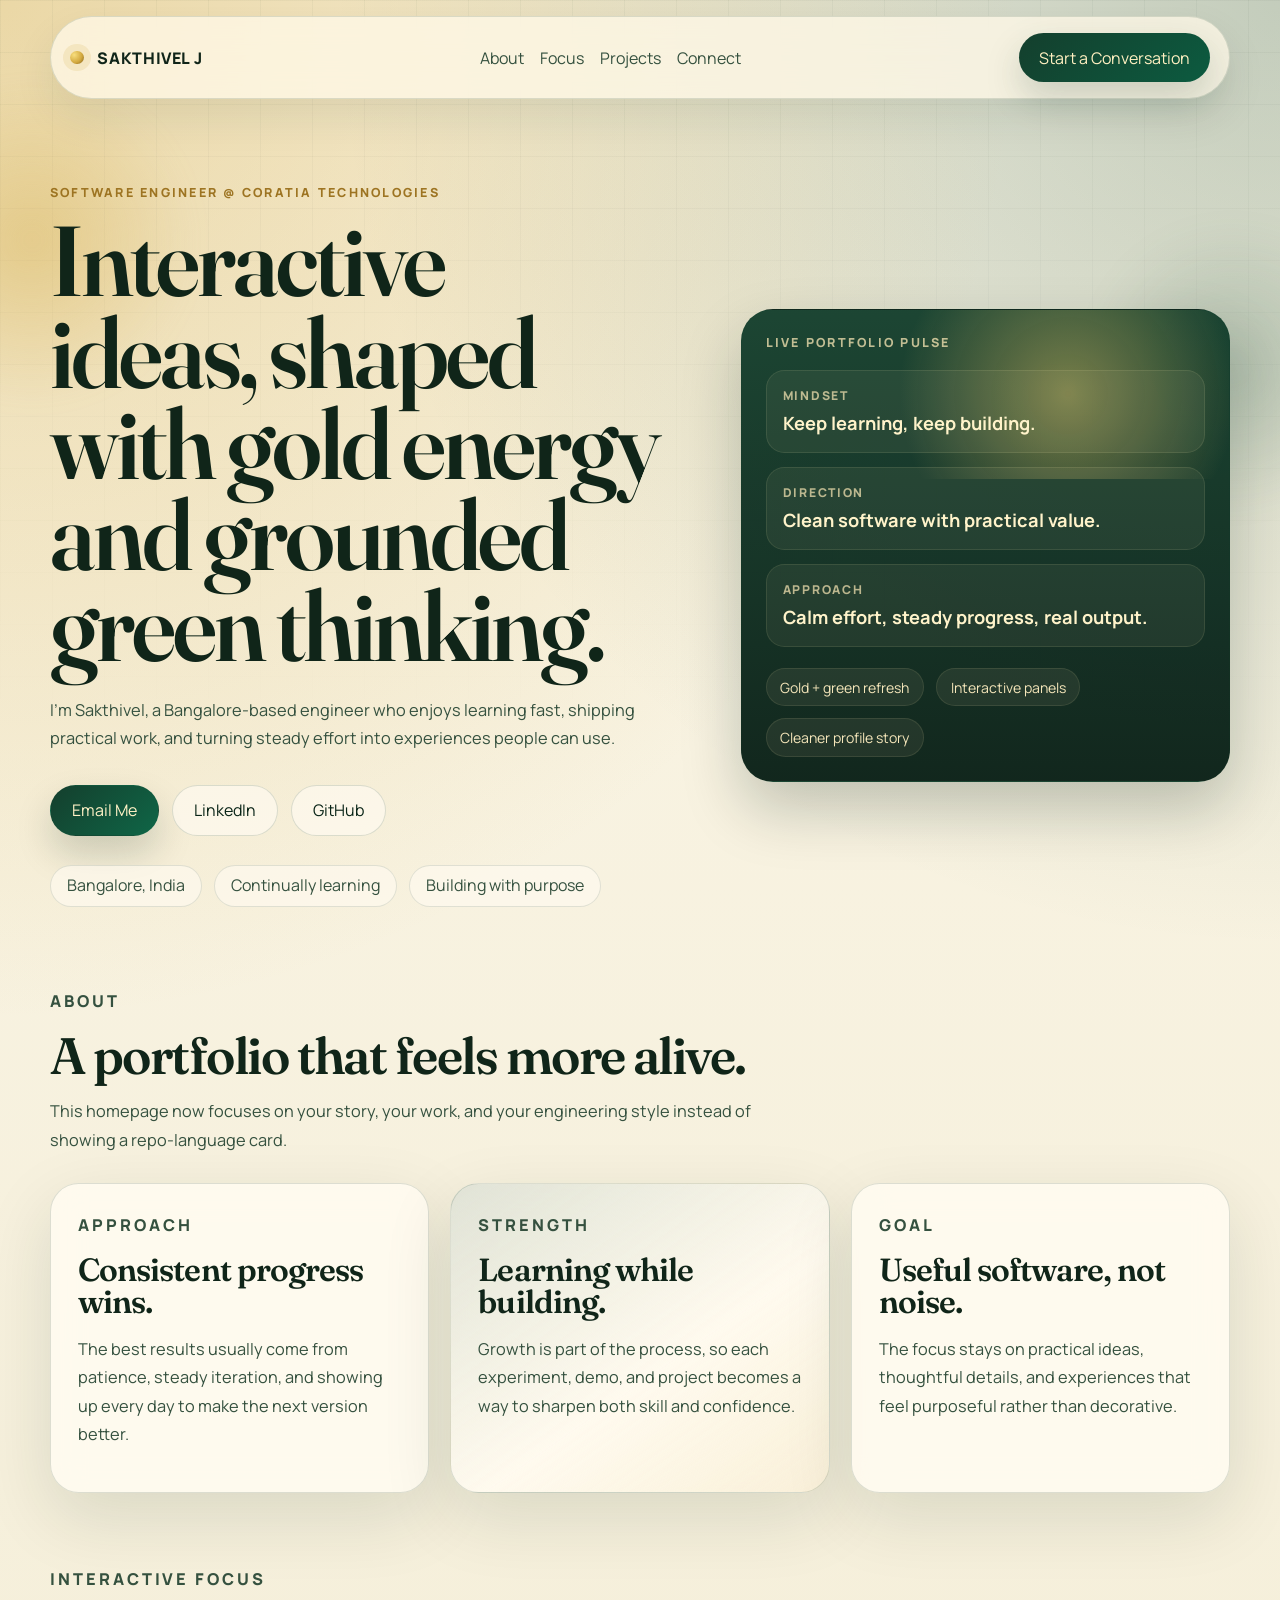
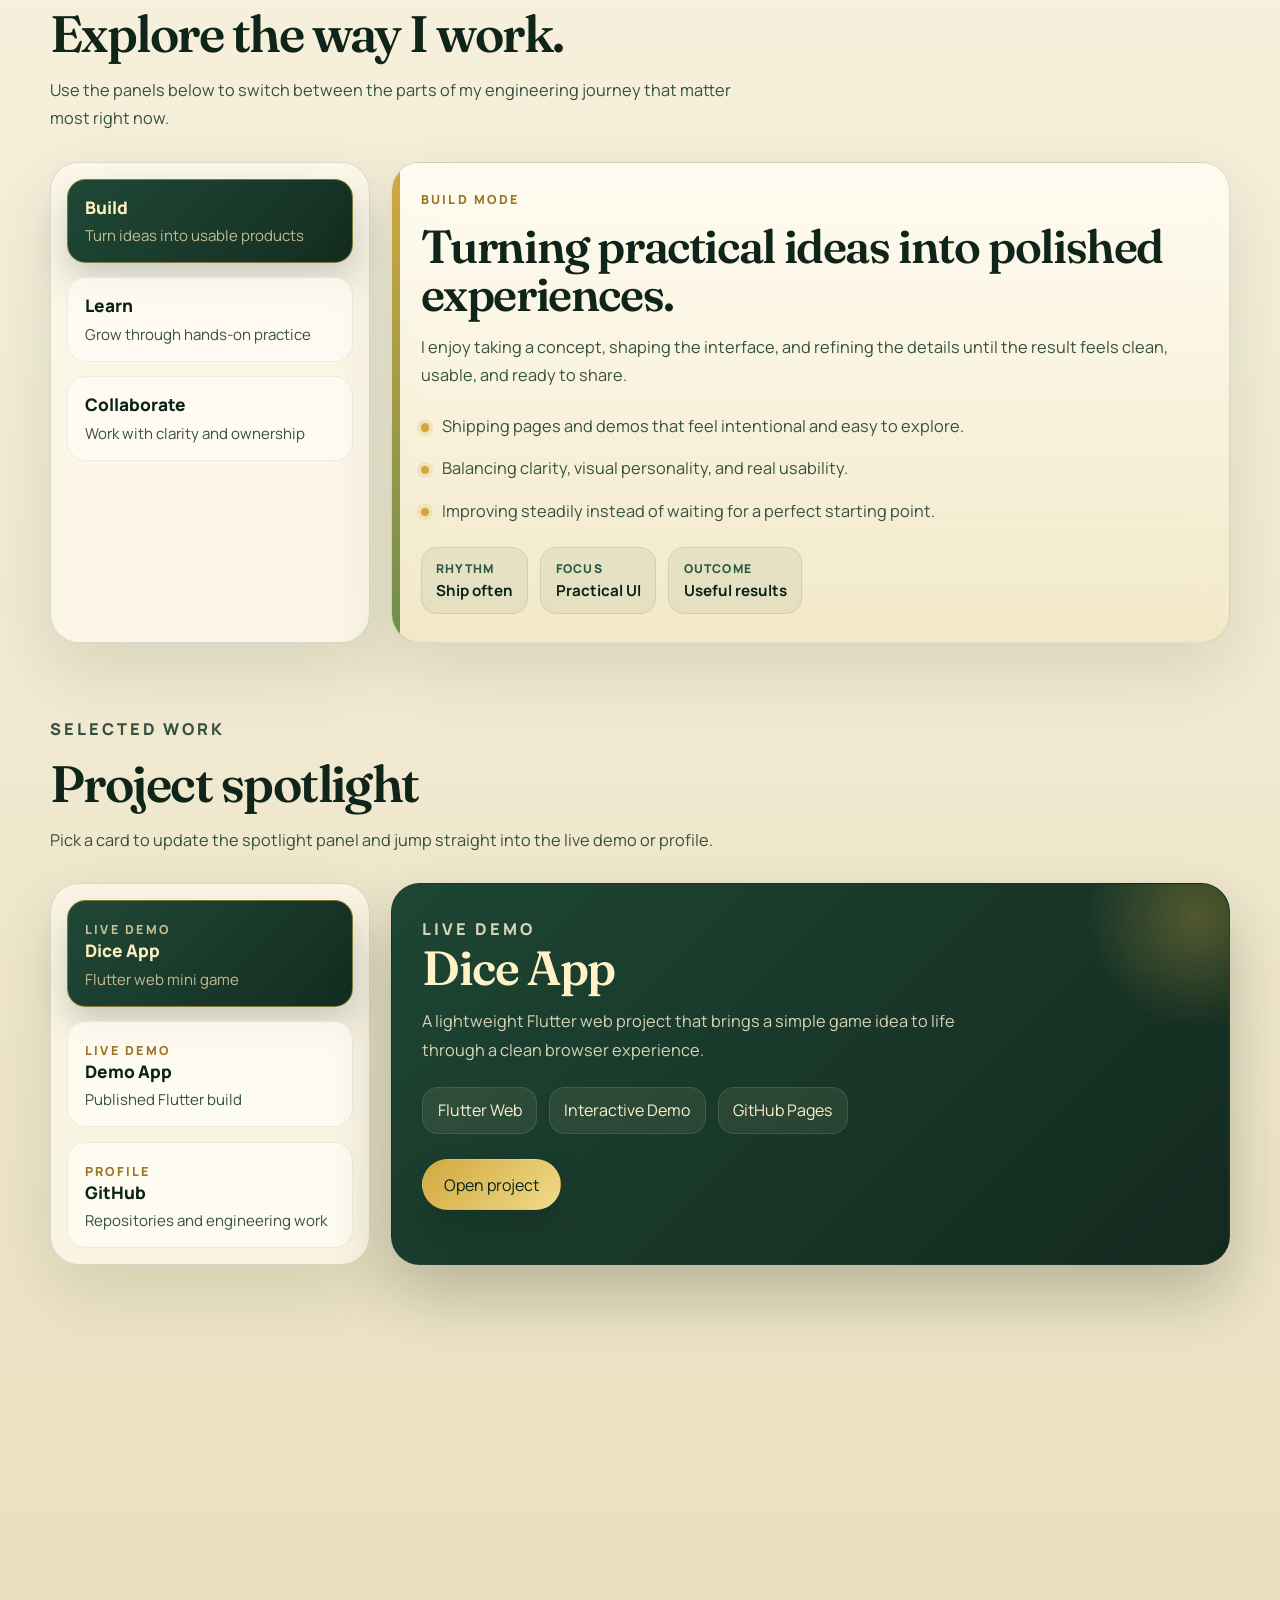
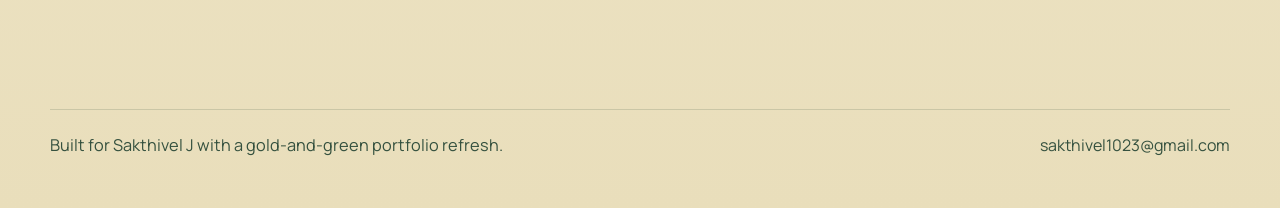
==== commit 987de1a0: "Revert portfolio theme and content to previous version" ====
--- a/index.html
+++ b/index.html
@@ -6,7 +6,6 @@
   <title>Sakthivel J | Software Engineer</title>
   <meta
     name="description"
-<<<<<<< HEAD
     content="Interactive portfolio website for Sakthivel J, Software Engineer at Coratia Technologies."
   >
   <meta name="theme-color" content="#123927">
@@ -14,22 +13,12 @@
   <meta
     property="og:description"
     content="Interactive portfolio for Sakthivel J, a software engineer who keeps learning, building, and turning ideas into useful experiences."
-=======
-    content="Portfolio website for Sakthivel J, Software Engineer at Coratia Technologies."
-  >
-  <meta name="theme-color" content="#f4ebdd">
-  <meta property="og:title" content="Sakthivel J | Software Engineer">
-  <meta
-    property="og:description"
-    content="Software Engineer at Coratia Technologies, continually learning and building with passion, perseverance, and hard work."
->>>>>>> c4757de529e6e59e7813626d3950c8f193efe464
   >
   <meta property="og:type" content="website">
   <meta property="og:image" content="https://avatars.githubusercontent.com/u/37198254?v=4">
   <link rel="preconnect" href="https://fonts.googleapis.com">
   <link rel="preconnect" href="https://fonts.gstatic.com" crossorigin>
   <link
-<<<<<<< HEAD
     href="https://fonts.googleapis.com/css2?family=Fraunces:opsz,wght@9..144,500;9..144,600;9..144,700&family=Manrope:wght@400;500;600;700;800&display=swap"
     rel="stylesheet"
   >
@@ -56,30 +45,12 @@
       </nav>
 
       <a class="header-cta" href="mailto:sakthivel1023@gmail.com">Start a Conversation</a>
-=======
-    href="https://fonts.googleapis.com/css2?family=DM+Serif+Display:ital@0;1&family=Space+Grotesk:wght@400;500;700&display=swap"
-    rel="stylesheet"
-  >
-  <link rel="stylesheet" href="styles.css">
-</head>
-<body>
-  <div class="page-shell">
-    <header class="site-header">
-      <a class="brand" href="#top">Sakthivel J</a>
-      <nav class="nav-links" aria-label="Primary">
-        <a href="#about">About</a>
-        <a href="#stats">GitHub Stats</a>
-        <a href="#projects">Projects</a>
-        <a href="#connect">Connect</a>
-      </nav>
->>>>>>> c4757de529e6e59e7813626d3950c8f193efe464
     </header>
 
     <main id="top">
       <section class="hero section">
         <div class="hero-copy reveal" style="--delay: 0.05s;">
           <p class="eyebrow">Software Engineer @ Coratia Technologies</p>
-<<<<<<< HEAD
           <h1>Interactive ideas, shaped with gold energy and grounded green thinking.</h1>
           <p class="lead">
             I'm Sakthivel, a Bangalore-based engineer who enjoys learning fast,
@@ -97,23 +68,6 @@
             </a>
           </div>
 
-=======
-          <h1>Creating the future through code, curiosity, and steady hard work.</h1>
-          <p class="lead">
-            I'm Sakthivel, a software engineer based in Bangalore who keeps learning,
-            keeps building, and believes dreams become real through passion,
-            perseverance, and consistent effort.
-          </p>
-          <div class="hero-actions">
-            <a class="button button-primary" href="mailto:sakthivel1023@gmail.com">Email Me</a>
-            <a class="button button-secondary" href="https://www.linkedin.com/in/sakthivel-j/" target="_blank" rel="noreferrer">
-              LinkedIn
-            </a>
-            <a class="button button-secondary" href="https://github.com/sakthivelj" target="_blank" rel="noreferrer">
-              GitHub
-            </a>
-          </div>
->>>>>>> c4757de529e6e59e7813626d3950c8f193efe464
           <ul class="hero-tags" aria-label="Quick facts">
             <li>Bangalore, India</li>
             <li>Continually learning</li>
@@ -121,7 +75,6 @@
           </ul>
         </div>
 
-<<<<<<< HEAD
         <aside class="hero-panel reveal" style="--delay: 0.15s;" data-tilt>
           <p class="panel-kicker">Live Portfolio Pulse</p>
 
@@ -144,24 +97,10 @@
             <span>Gold + green refresh</span>
             <span>Interactive panels</span>
             <span>Cleaner profile story</span>
-=======
-        <aside class="hero-card reveal" style="--delay: 0.15s;">
-          <div class="portrait-wrap">
-            <img
-              class="portrait"
-              src="https://avatars.githubusercontent.com/u/37198254?v=4"
-              alt="Portrait of Sakthivel J"
-            >
-          </div>
-          <div class="mini-card">
-            <p class="mini-label">Current Focus</p>
-            <p class="mini-text">Sharpening engineering skills and turning ideas into real products.</p>
->>>>>>> c4757de529e6e59e7813626d3950c8f193efe464
           </div>
         </aside>
       </section>
 
-<<<<<<< HEAD
       <section id="about" class="section">
         <div class="section-heading reveal" style="--delay: 0.08s;">
           <p class="card-kicker">About</p>
@@ -256,62 +195,6 @@
                 <strong>Useful results</strong>
               </div>
             </div>
-=======
-      <section id="about" class="section info-grid">
-        <article class="info-card reveal" style="--delay: 0.1s;">
-          <p class="card-kicker">About Me</p>
-          <h2>Growth is part of the job.</h2>
-          <p>
-            I'm continually learning and expanding my skills so I can build better
-            software, solve practical problems, and keep growing as an engineer.
-          </p>
-        </article>
-
-        <article class="info-card accent-card reveal" style="--delay: 0.18s;">
-          <p class="card-kicker">Mindset</p>
-          <blockquote>
-            "The best way to predict the future is to create it."
-          </blockquote>
-          <p>
-            That belief shapes how I work: with intention, patience, and a willingness
-            to keep moving until the idea becomes real.
-          </p>
-        </article>
-
-        <article id="connect" class="info-card reveal" style="--delay: 0.26s;">
-          <p class="card-kicker">Connect With Me</p>
-          <div class="contact-list">
-            <a href="mailto:sakthivel1023@gmail.com">sakthivel1023@gmail.com</a>
-            <a href="https://www.linkedin.com/in/sakthivel-j/" target="_blank" rel="noreferrer">linkedin.com/in/sakthivel-j</a>
-            <a href="https://github.com/sakthivelj" target="_blank" rel="noreferrer">github.com/sakthivelj</a>
-          </div>
-        </article>
-      </section>
-
-      <section id="stats" class="section">
-        <div class="section-heading reveal" style="--delay: 0.08s;">
-          <p class="card-kicker">GitHub Snapshot</p>
-          <h2>Sakthivel's GitHub stats</h2>
-          <p>
-            A quick view into my coding activity and the languages I work with most.
-          </p>
-        </div>
-
-        <div class="stats-grid">
-          <article class="stat-card reveal" style="--delay: 0.16s;">
-            <img
-              src="https://github-readme-stats.vercel.app/api?username=sakthivelj&show_icons=true&hide_border=true&bg_color=00000000&title_color=2f2418&text_color=5a4837&icon_color=0f766e&ring_color=b45309"
-              alt="GitHub stats for Sakthivel J"
-              loading="lazy"
-            >
-          </article>
-          <article class="stat-card reveal" style="--delay: 0.24s;">
-            <img
-              src="https://github-readme-stats.vercel.app/api/top-langs/?username=sakthivelj&layout=compact&hide_border=true&bg_color=00000000&title_color=2f2418&text_color=5a4837"
-              alt="Most used languages for Sakthivel J"
-              loading="lazy"
-            >
->>>>>>> c4757de529e6e59e7813626d3950c8f193efe464
           </article>
         </div>
       </section>
@@ -319,7 +202,6 @@
       <section id="projects" class="section">
         <div class="section-heading reveal" style="--delay: 0.08s;">
           <p class="card-kicker">Selected Work</p>
-<<<<<<< HEAD
           <h2>Project spotlight</h2>
           <p>
             Pick a card to update the spotlight panel and jump straight into the
@@ -389,47 +271,6 @@
 
     <footer class="site-footer">
       <p>Built for Sakthivel J with a gold-and-green portfolio refresh.</p>
-=======
-          <h2>Projects and demos</h2>
-          <p>
-            A few places to explore my work, experiments, and profile.
-          </p>
-        </div>
-
-        <div class="projects-grid">
-          <article class="project-card reveal" style="--delay: 0.14s;">
-            <p class="project-type">Live Demo</p>
-            <h3>Dice App</h3>
-            <p>
-              A lightweight Flutter web demo deployed through this GitHub Pages site.
-            </p>
-            <a href="./dice/">Open demo</a>
-          </article>
-
-          <article class="project-card reveal" style="--delay: 0.22s;">
-            <p class="project-type">Live Demo</p>
-            <h3>Demo App</h3>
-            <p>
-              Another published Flutter build from the same portfolio workspace.
-            </p>
-            <a href="./demo1/">Open demo</a>
-          </article>
-
-          <article class="project-card reveal" style="--delay: 0.3s;">
-            <p class="project-type">Profile</p>
-            <h3>GitHub</h3>
-            <p>
-              Browse repositories, activity, and more engineering work on my GitHub profile.
-            </p>
-            <a href="https://github.com/sakthivelj" target="_blank" rel="noreferrer">Visit GitHub</a>
-          </article>
-        </div>
-      </section>
-    </main>
-
-    <footer class="site-footer">
-      <p>Built for Sakthivel J.</p>
->>>>>>> c4757de529e6e59e7813626d3950c8f193efe464
       <a href="mailto:sakthivel1023@gmail.com">sakthivel1023@gmail.com</a>
     </footer>
   </div>
--- a/styles.css
+++ b/styles.css
@@ -1,5 +1,4 @@
 :root {
-<<<<<<< HEAD
   --bg: #f5efda;
   --bg-soft: #e8ddb5;
   --surface: rgba(255, 249, 234, 0.72);
@@ -14,19 +13,6 @@
   --muted: #35513f;
   --line: rgba(20, 63, 45, 0.15);
   --shadow: 0 24px 70px rgba(13, 39, 28, 0.12);
-=======
-  --bg: #f4ebdd;
-  --bg-accent: #efe3d2;
-  --surface: rgba(255, 252, 247, 0.72);
-  --surface-strong: rgba(255, 250, 243, 0.92);
-  --line: rgba(71, 51, 31, 0.14);
-  --text: #23180f;
-  --muted: #675241;
-  --accent: #b45309;
-  --accent-deep: #7c3a0d;
-  --teal: #0f766e;
-  --shadow: 0 24px 60px rgba(79, 55, 25, 0.12);
->>>>>>> c4757de529e6e59e7813626d3950c8f193efe464
   --max-width: 1180px;
 }
 
@@ -43,21 +29,12 @@
 body {
   margin: 0;
   min-height: 100vh;
-<<<<<<< HEAD
   font-family: "Manrope", sans-serif;
   color: var(--text);
   background:
     radial-gradient(circle at top left, rgba(210, 168, 62, 0.38), transparent 28%),
     radial-gradient(circle at top right, rgba(39, 89, 67, 0.26), transparent 26%),
     linear-gradient(180deg, #faf5e6 0%, var(--bg) 52%, #e9debb 100%);
-=======
-  font-family: "Space Grotesk", sans-serif;
-  color: var(--text);
-  background:
-    radial-gradient(circle at top left, rgba(180, 83, 9, 0.18), transparent 30%),
-    radial-gradient(circle at top right, rgba(15, 118, 110, 0.12), transparent 26%),
-    linear-gradient(180deg, #faf2e7 0%, var(--bg) 42%, #f0e4d2 100%);
->>>>>>> c4757de529e6e59e7813626d3950c8f193efe464
 }
 
 body::before {
@@ -65,17 +42,10 @@
   position: fixed;
   inset: 0;
   background-image:
-<<<<<<< HEAD
     linear-gradient(rgba(9, 36, 23, 0.045) 1px, transparent 1px),
     linear-gradient(90deg, rgba(9, 36, 23, 0.045) 1px, transparent 1px);
   background-size: 52px 52px;
   mask-image: linear-gradient(180deg, rgba(0, 0, 0, 0.85), transparent 82%);
-=======
-    linear-gradient(rgba(35, 24, 15, 0.04) 1px, transparent 1px),
-    linear-gradient(90deg, rgba(35, 24, 15, 0.04) 1px, transparent 1px);
-  background-size: 48px 48px;
-  mask-image: linear-gradient(180deg, rgba(0, 0, 0, 0.7), transparent 78%);
->>>>>>> c4757de529e6e59e7813626d3950c8f193efe464
   pointer-events: none;
 }
 
@@ -88,7 +58,6 @@
   max-width: 100%;
 }
 
-<<<<<<< HEAD
 button {
   font: inherit;
 }
@@ -124,17 +93,12 @@
 .page-shell {
   position: relative;
   z-index: 1;
-=======
-.page-shell {
-  position: relative;
->>>>>>> c4757de529e6e59e7813626d3950c8f193efe464
   width: min(calc(100% - 2rem), var(--max-width));
   margin: 0 auto;
   padding-bottom: 3rem;
 }
 
 .site-header,
-<<<<<<< HEAD
 .info-card,
 .mode-switcher,
 .story-card,
@@ -143,34 +107,18 @@
 .connect-card {
   backdrop-filter: blur(16px);
   -webkit-backdrop-filter: blur(16px);
-=======
-.site-footer,
-.hero,
-.info-card,
-.stat-card,
-.project-card {
-  backdrop-filter: blur(14px);
-  -webkit-backdrop-filter: blur(14px);
->>>>>>> c4757de529e6e59e7813626d3950c8f193efe464
 }
 
 .site-header {
   position: sticky;
   top: 1rem;
-<<<<<<< HEAD
   z-index: 20;
   display: grid;
   grid-template-columns: auto 1fr auto;
-=======
-  z-index: 10;
-  display: flex;
-  justify-content: space-between;
->>>>>>> c4757de529e6e59e7813626d3950c8f193efe464
   align-items: center;
   gap: 1rem;
   margin-top: 1rem;
   padding: 1rem 1.2rem;
-<<<<<<< HEAD
   background: rgba(255, 249, 232, 0.76);
   border: 1px solid rgba(20, 63, 45, 0.14);
   border-radius: 999px;
@@ -207,35 +155,10 @@
   color: var(--muted);
   text-decoration: none;
   transition: color 180ms ease;
-=======
-  background: rgba(255, 250, 243, 0.78);
-  border: 1px solid var(--line);
-  border-radius: 999px;
-  box-shadow: 0 16px 40px rgba(45, 32, 16, 0.08);
-}
-
-.brand {
-  font-weight: 700;
-  letter-spacing: 0.04em;
-  text-decoration: none;
-  text-transform: uppercase;
-}
-
-.nav-links {
-  display: flex;
-  flex-wrap: wrap;
-  gap: 1rem;
-}
-
-.nav-links a {
-  color: var(--muted);
-  text-decoration: none;
->>>>>>> c4757de529e6e59e7813626d3950c8f193efe464
 }
 
 .nav-links a:hover,
 .nav-links a:focus-visible,
-<<<<<<< HEAD
 .site-footer a:hover,
 .site-footer a:focus-visible {
   color: var(--forest-deep);
@@ -263,24 +186,10 @@
 
 .section {
   padding-top: 4.5rem;
-=======
-.project-card a:hover,
-.project-card a:focus-visible,
-.contact-list a:hover,
-.contact-list a:focus-visible,
-.site-footer a:hover,
-.site-footer a:focus-visible {
-  color: var(--accent-deep);
-}
-
-.section {
-  padding: 4rem 0 0;
->>>>>>> c4757de529e6e59e7813626d3950c8f193efe464
 }
 
 .hero {
   display: grid;
-<<<<<<< HEAD
   grid-template-columns: minmax(0, 1.15fr) minmax(320px, 0.85fr);
   gap: 1.8rem;
   align-items: center;
@@ -289,21 +198,10 @@
 
 .hero-copy {
   padding: 0.5rem 0;
-=======
-  grid-template-columns: minmax(0, 1.2fr) minmax(320px, 0.8fr);
-  gap: 2rem;
-  align-items: center;
-  padding: 4.5rem 0 0;
-}
-
-.hero-copy {
-  padding: 1rem 0;
->>>>>>> c4757de529e6e59e7813626d3950c8f193efe464
 }
 
 .eyebrow,
 .card-kicker,
-<<<<<<< HEAD
 .panel-kicker,
 .story-kicker,
 .spotlight-type,
@@ -312,21 +210,12 @@
   color: var(--gold-deep);
   font-size: 0.78rem;
   font-weight: 800;
-=======
-.project-type,
-.mini-label {
-  margin: 0 0 0.9rem;
-  color: var(--accent-deep);
-  font-size: 0.78rem;
-  font-weight: 700;
->>>>>>> c4757de529e6e59e7813626d3950c8f193efe464
   letter-spacing: 0.18em;
   text-transform: uppercase;
 }
 
 h1,
 h2,
-<<<<<<< HEAD
 h3 {
   margin: 0;
   font-family: "Fraunces", serif;
@@ -337,36 +226,16 @@
 h1 {
   max-width: 10ch;
   font-size: clamp(3.5rem, 8vw, 6.2rem);
-=======
-h3,
-blockquote {
-  font-family: "DM Serif Display", serif;
-  font-weight: 400;
-  letter-spacing: -0.02em;
-}
-
-h1 {
-  margin: 0;
-  max-width: 10ch;
-  font-size: clamp(3.4rem, 9vw, 6.3rem);
->>>>>>> c4757de529e6e59e7813626d3950c8f193efe464
   line-height: 0.92;
 }
 
 .lead,
 .section-heading p,
 .info-card p,
-<<<<<<< HEAD
 .story-description,
 .story-points li,
 .project-spotlight p,
 .site-footer p {
-=======
-.project-card p,
-.mini-text,
-.site-footer,
-.hero-tags li {
->>>>>>> c4757de529e6e59e7813626d3950c8f193efe464
   color: var(--muted);
   font-size: 1.02rem;
   line-height: 1.75;
@@ -377,12 +246,8 @@
   margin: 1.5rem 0 0;
 }
 
-<<<<<<< HEAD
 .hero-actions,
 .connect-actions {
-=======
-.hero-actions {
->>>>>>> c4757de529e6e59e7813626d3950c8f193efe464
   display: flex;
   flex-wrap: wrap;
   gap: 0.85rem;
@@ -398,11 +263,7 @@
   border-radius: 999px;
   border: 1px solid transparent;
   text-decoration: none;
-<<<<<<< HEAD
   transition: transform 180ms ease, box-shadow 180ms ease, border-color 180ms ease, background 180ms ease;
-=======
-  transition: transform 180ms ease, box-shadow 180ms ease, border-color 180ms ease;
->>>>>>> c4757de529e6e59e7813626d3950c8f193efe464
 }
 
 .button:hover,
@@ -411,7 +272,6 @@
 }
 
 .button-primary {
-<<<<<<< HEAD
   background: linear-gradient(135deg, var(--forest), #0f6647);
   color: #fff2c6;
   box-shadow: 0 18px 36px rgba(13, 39, 28, 0.18);
@@ -421,16 +281,6 @@
   background: rgba(255, 251, 241, 0.66);
   border-color: var(--line);
   color: var(--forest-deep);
-=======
-  background: var(--text);
-  color: #fff7ef;
-  box-shadow: 0 18px 35px rgba(35, 24, 15, 0.18);
-}
-
-.button-secondary {
-  border-color: var(--line);
-  background: rgba(255, 252, 247, 0.74);
->>>>>>> c4757de529e6e59e7813626d3950c8f193efe464
 }
 
 .hero-tags {
@@ -444,7 +294,6 @@
 
 .hero-tags li {
   padding: 0.65rem 1rem;
-<<<<<<< HEAD
   border: 1px solid rgba(20, 63, 45, 0.12);
   border-radius: 999px;
   background: rgba(255, 251, 241, 0.62);
@@ -562,171 +411,20 @@
 .connect-card {
   border: 1px solid var(--line);
   border-radius: 1.8rem;
-=======
-  border: 1px solid var(--line);
-  border-radius: 999px;
-  background: rgba(255, 252, 247, 0.65);
-  line-height: 1.2;
-}
-
-.hero-card {
-  position: relative;
-  padding: 1.25rem;
-  border: 1px solid rgba(71, 51, 31, 0.1);
-  border-radius: 2rem;
-  background:
-    linear-gradient(180deg, rgba(255, 253, 249, 0.82), rgba(245, 232, 214, 0.72)),
-    var(--surface);
   box-shadow: var(--shadow);
 }
 
-.hero-card::before {
-  content: "";
-  position: absolute;
-  inset: 1rem;
-  border: 1px dashed rgba(124, 58, 13, 0.14);
-  border-radius: 1.45rem;
-  pointer-events: none;
-}
-
-.portrait-wrap {
-  position: relative;
-  overflow: hidden;
-  border-radius: 1.5rem;
-  background:
-    radial-gradient(circle at top, rgba(180, 83, 9, 0.24), transparent 45%),
-    linear-gradient(180deg, #f8ead5, #e7d2b6);
-  min-height: 420px;
-}
-
-.portrait {
-  width: 100%;
-  height: 100%;
-  min-height: 420px;
-  object-fit: cover;
-}
-
-.mini-card {
-  position: relative;
-  margin-top: -2.3rem;
-  margin-left: auto;
-  width: min(88%, 290px);
-  padding: 1.1rem 1.15rem;
-  border: 1px solid rgba(71, 51, 31, 0.12);
-  border-radius: 1.25rem;
-  background: rgba(255, 252, 247, 0.92);
-  box-shadow: 0 16px 36px rgba(71, 51, 31, 0.1);
-}
-
-.mini-label {
-  margin-bottom: 0.35rem;
-}
-
-.mini-text {
-  margin: 0;
-}
-
-.info-grid,
-.stats-grid,
-.projects-grid {
-  display: grid;
-  gap: 1.4rem;
-}
-
-.info-grid {
-  grid-template-columns: repeat(3, minmax(0, 1fr));
-}
-
-.info-card,
-.stat-card,
-.project-card {
-  border: 1px solid var(--line);
-  border-radius: 1.6rem;
-  background: var(--surface-strong);
->>>>>>> c4757de529e6e59e7813626d3950c8f193efe464
-  box-shadow: var(--shadow);
-}
-
 .info-card {
-<<<<<<< HEAD
   padding: 1.7rem;
   background: var(--surface-strong);
 }
 
 .info-card h3 {
   margin-bottom: 0.8rem;
-=======
-  padding: 1.8rem;
-}
-
-.info-card h2,
-.section-heading h2 {
-  margin: 0 0 0.8rem;
-  font-size: clamp(2rem, 4vw, 3.1rem);
-  line-height: 1;
-}
-
-.accent-card {
-  background:
-    linear-gradient(145deg, rgba(15, 118, 110, 0.12), rgba(255, 252, 247, 0.9) 50%),
-    var(--surface-strong);
-}
-
-blockquote {
-  margin: 0 0 1rem;
-  font-size: clamp(1.65rem, 3.6vw, 2.5rem);
-  line-height: 1.1;
-  color: var(--text);
-}
-
-.contact-list {
-  display: grid;
-  gap: 0.85rem;
-}
-
-.contact-list a,
-.project-card a,
-.site-footer a {
-  font-weight: 500;
-  text-decoration: none;
-}
-
-.section-heading {
-  margin-bottom: 1.6rem;
-}
-
-.stats-grid {
-  grid-template-columns: repeat(2, minmax(0, 1fr));
-}
-
-.stat-card {
-  padding: 1rem;
-}
-
-.stat-card img {
-  width: 100%;
-  border-radius: 1rem;
-}
-
-.projects-grid {
-  grid-template-columns: repeat(3, minmax(0, 1fr));
-}
-
-.project-card {
-  display: flex;
-  flex-direction: column;
-  gap: 1rem;
-  padding: 1.6rem;
-}
-
-.project-card h3 {
-  margin: 0;
->>>>>>> c4757de529e6e59e7813626d3950c8f193efe464
   font-size: 2rem;
   line-height: 1;
 }
 
-<<<<<<< HEAD
 .feature-card {
   background:
     linear-gradient(145deg, rgba(39, 89, 67, 0.14), rgba(255, 250, 238, 0.94) 58%, rgba(210, 168, 62, 0.12)),
@@ -957,15 +655,6 @@
 
 .connect-card h2 {
   font-size: clamp(2.2rem, 4vw, 3.2rem);
-=======
-.project-card p {
-  margin: 0;
-  flex: 1;
-}
-
-.project-card a {
-  color: var(--teal);
->>>>>>> c4757de529e6e59e7813626d3950c8f193efe464
 }
 
 .site-footer {
@@ -974,11 +663,7 @@
   align-items: center;
   gap: 1rem;
   margin-top: 4rem;
-<<<<<<< HEAD
   padding-top: 1.3rem;
-=======
-  padding: 1.3rem 0 0;
->>>>>>> c4757de529e6e59e7813626d3950c8f193efe464
   border-top: 1px solid var(--line);
 }
 
@@ -986,30 +671,21 @@
   margin: 0;
 }
 
-<<<<<<< HEAD
 .js .reveal {
   opacity: 0;
   transform: translateY(24px);
 }
 
 .js .reveal.is-visible {
-=======
-.reveal {
-  opacity: 0;
-  transform: translateY(18px);
->>>>>>> c4757de529e6e59e7813626d3950c8f193efe464
   animation: rise 0.75s cubic-bezier(0.2, 0.8, 0.2, 1) forwards;
   animation-delay: var(--delay, 0s);
 }
 
-<<<<<<< HEAD
 .story-card.is-swapping,
 .project-spotlight.is-swapping {
   animation: swap-in 0.32s ease;
 }
 
-=======
->>>>>>> c4757de529e6e59e7813626d3950c8f193efe464
 @keyframes rise {
   to {
     opacity: 1;
@@ -1017,7 +693,6 @@
   }
 }
 
-<<<<<<< HEAD
 @keyframes swap-in {
   0% {
     opacity: 0.78;
@@ -1035,44 +710,21 @@
   .overview-grid,
   .story-layout,
   .project-layout {
-=======
-@media (max-width: 980px) {
-  .site-header {
-    border-radius: 1.4rem;
-  }
-
-  .hero,
-  .info-grid,
-  .projects-grid,
-  .stats-grid {
->>>>>>> c4757de529e6e59e7813626d3950c8f193efe464
     grid-template-columns: 1fr;
   }
 
   h1 {
     max-width: 12ch;
   }
-<<<<<<< HEAD
 }
 
 @media (max-width: 820px) {
-=======
-
-  .portrait-wrap,
-  .portrait {
-    min-height: 360px;
-  }
-}
-
-@media (max-width: 720px) {
->>>>>>> c4757de529e6e59e7813626d3950c8f193efe464
   .page-shell {
     width: min(calc(100% - 1.2rem), var(--max-width));
   }
 
   .site-header,
   .site-footer {
-<<<<<<< HEAD
     display: flex;
     flex-direction: column;
     align-items: flex-start;
@@ -1128,42 +780,6 @@
 
   .button,
   .header-cta {
-=======
-    flex-direction: column;
-    align-items: flex-start;
-  }
-
-  .nav-links {
-    gap: 0.8rem 1rem;
-  }
-
-  .section {
-    padding-top: 3.2rem;
-  }
-
-  .hero {
-    padding-top: 3rem;
-  }
-
-  .hero-card,
-  .info-card,
-  .project-card,
-  .stat-card {
-    border-radius: 1.3rem;
-  }
-
-  h1 {
-    font-size: clamp(2.75rem, 15vw, 4.6rem);
-  }
-
-  .info-card,
-  .project-card,
-  .stat-card {
-    padding: 1.2rem;
-  }
-
-  .mini-card {
->>>>>>> c4757de529e6e59e7813626d3950c8f193efe464
     width: 100%;
   }
 }
@@ -1173,7 +789,6 @@
     scroll-behavior: auto;
   }
 
-<<<<<<< HEAD
   .header-cta,
   .button,
   .mode-button,
@@ -1193,15 +808,4 @@
   .project-spotlight.is-swapping {
     animation: none;
   }
-=======
-  .reveal {
-    opacity: 1;
-    transform: none;
-    animation: none;
-  }
-
-  .button {
-    transition: none;
-  }
->>>>>>> c4757de529e6e59e7813626d3950c8f193efe464
-}
+}
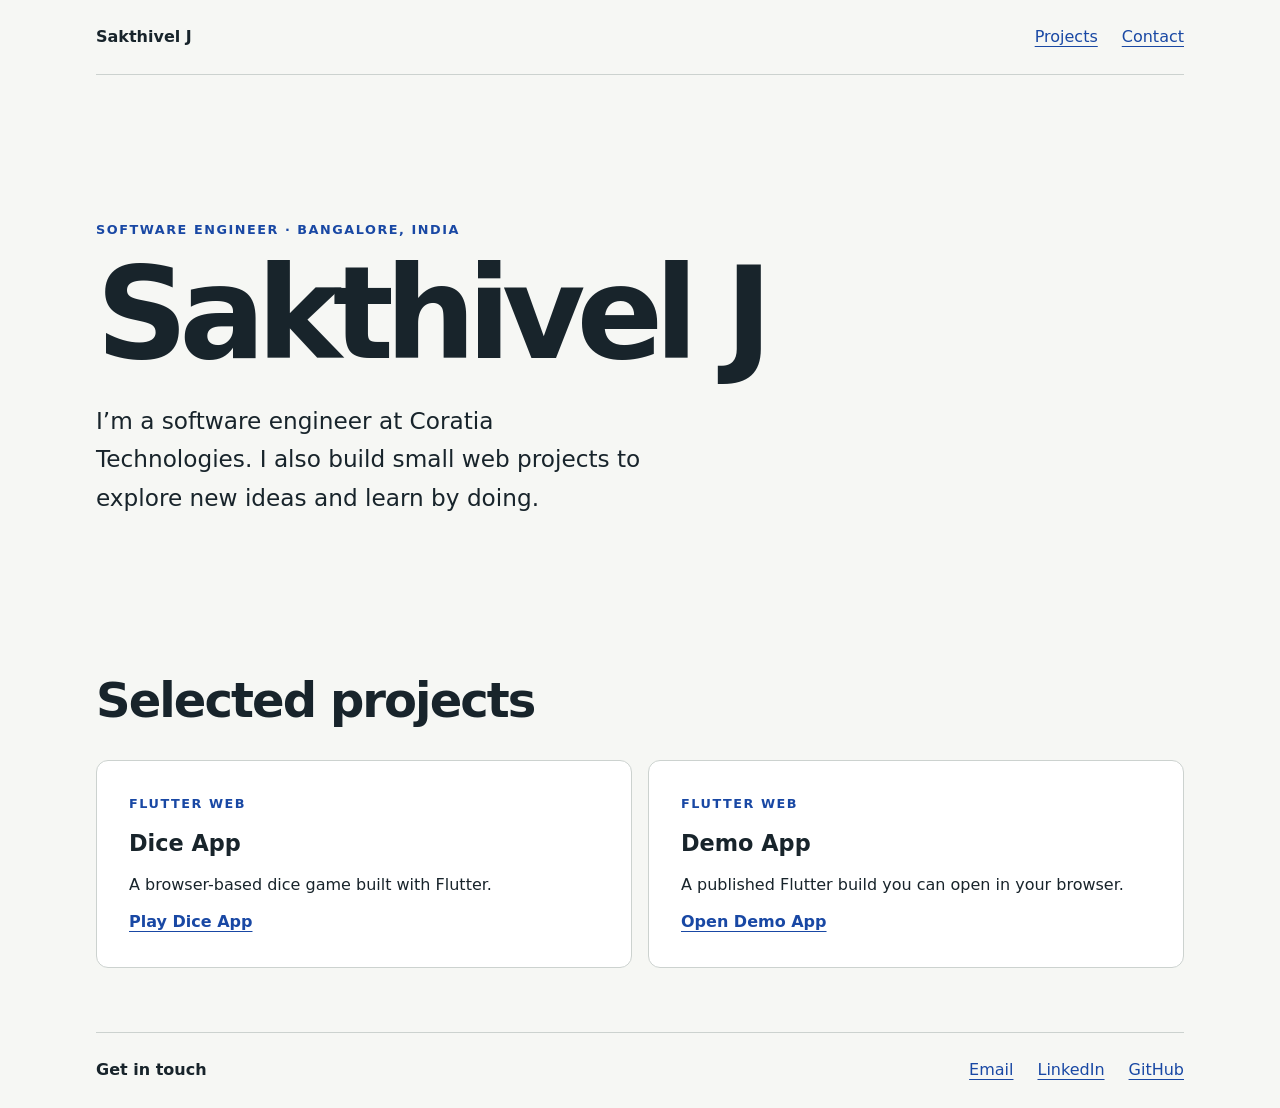
==== commit 33d7dbbf: "Refactor index.html for improved structure and content Updated HTML structure and content for the po" ====
--- a/index.html
+++ b/index.html
@@ -1,278 +1,65 @@
-<!DOCTYPE html>
+<!doctype html>
 <html lang="en">
 <head>
-  <meta charset="UTF-8">
-  <meta name="viewport" content="width=device-width, initial-scale=1.0">
-  <title>Sakthivel J | Software Engineer</title>
-  <meta
-    name="description"
-    content="Interactive portfolio website for Sakthivel J, Software Engineer at Coratia Technologies."
-  >
-  <meta name="theme-color" content="#123927">
-  <meta property="og:title" content="Sakthivel J | Software Engineer">
-  <meta
-    property="og:description"
-    content="Interactive portfolio for Sakthivel J, a software engineer who keeps learning, building, and turning ideas into useful experiences."
-  >
-  <meta property="og:type" content="website">
-  <meta property="og:image" content="https://avatars.githubusercontent.com/u/37198254?v=4">
-  <link rel="preconnect" href="https://fonts.googleapis.com">
-  <link rel="preconnect" href="https://fonts.gstatic.com" crossorigin>
-  <link
-    href="https://fonts.googleapis.com/css2?family=Fraunces:opsz,wght@9..144,500;9..144,600;9..144,700&family=Manrope:wght@400;500;600;700;800&display=swap"
-    rel="stylesheet"
-  >
-  <script>document.documentElement.classList.add("js");</script>
-  <link rel="stylesheet" href="styles.css">
-  <script src="script.js" defer></script>
+<meta charset="utf-8">
+<meta name="viewport" content="width=device-width, initial-scale=1">
+<title>Sakthivel J | Software Engineer</title>
+<meta name="description" content="Sakthivel J, software engineer at Coratia Technologies in Bangalore. Explore my web projects and get in touch.">
+<style>
+  * { box-sizing: border-box; }
+  body { margin: 0; background: #f6f7f4; color: #18242b; font: 1rem/1.65 system-ui, sans-serif; }
+  a { color: #1948a4; text-underline-offset: .25em; }
+  a:focus-visible { outline: 2px solid currentColor; outline-offset: 4px; }
+  header, main, footer { width: min(68rem, calc(100% - 3rem)); margin-inline: auto; }
+  header, footer { display: flex; flex-wrap: wrap; justify-content: space-between; gap: .75rem 2rem; padding-block: 1.5rem; }
+  header { border-bottom: 1px solid #ccd2cf; }
+  header > a { color: inherit; font-weight: 750; text-decoration: none; }
+  nav { display: flex; flex-wrap: wrap; gap: .5rem 1.5rem; }
+  .intro { padding-block: clamp(4rem, 12vw, 9rem); }
+  .label { color: #1948a4; font-size: .8rem; letter-spacing: .12em; text-transform: uppercase; font-weight: 750; }
+  h1, h2, h3, p { margin: 0; }
+  h1 { font-size: clamp(3rem, 10vw, 8rem); line-height: 1; letter-spacing: -.07em; margin-block: .6rem 1.5rem; }
+  h2 { font-size: clamp(1.8rem, 5vw, 3rem); letter-spacing: -.04em; }
+  h3 { font-size: 1.4rem; }
+  .bio { max-width: 35rem; font-size: clamp(1.1rem, 2.4vw, 1.45rem); }
+  .projects { display: grid; grid-template-columns: repeat(auto-fit, minmax(min(100%, 17rem), 1fr)); gap: 1rem; margin-top: 1.25rem; }
+  article { display: grid; align-content: start; gap: .65rem; background: white; border: 1px solid #ccd2cf; border-radius: .75rem; padding: clamp(1.25rem, 4vw, 2rem); }
+  article a { justify-self: start; font-weight: 650; }
+  footer { margin-top: 4rem; border-top: 1px solid #ccd2cf; }
+</style>
 </head>
 <body>
-  <div class="background-glow glow-one" aria-hidden="true"></div>
-  <div class="background-glow glow-two" aria-hidden="true"></div>
-
-  <div class="page-shell">
-    <header class="site-header">
-      <a class="brand" href="#top">
-        <span class="brand-mark" aria-hidden="true"></span>
-        Sakthivel J
-      </a>
-
-      <nav class="nav-links" aria-label="Primary">
-        <a href="#about">About</a>
-        <a href="#focus">Focus</a>
-        <a href="#projects">Projects</a>
-        <a href="#connect">Connect</a>
-      </nav>
-
-      <a class="header-cta" href="mailto:sakthivel1023@gmail.com">Start a Conversation</a>
-    </header>
-
-    <main id="top">
-      <section class="hero section">
-        <div class="hero-copy reveal" style="--delay: 0.05s;">
-          <p class="eyebrow">Software Engineer @ Coratia Technologies</p>
-          <h1>Interactive ideas, shaped with gold energy and grounded green thinking.</h1>
-          <p class="lead">
-            I'm Sakthivel, a Bangalore-based engineer who enjoys learning fast,
-            shipping practical work, and turning steady effort into experiences
-            people can use.
-          </p>
-
-          <div class="hero-actions">
-            <a class="button button-primary" href="mailto:sakthivel1023@gmail.com">Email Me</a>
-            <a class="button button-secondary" href="https://www.linkedin.com/in/sakthivel-j/" target="_blank" rel="noopener noreferrer">
-              LinkedIn
-            </a>
-            <a class="button button-secondary" href="https://github.com/sakthivelj" target="_blank" rel="noopener noreferrer">
-              GitHub
-            </a>
-          </div>
-
-          <ul class="hero-tags" aria-label="Quick facts">
-            <li>Bangalore, India</li>
-            <li>Continually learning</li>
-            <li>Building with purpose</li>
-          </ul>
-        </div>
-
-        <aside class="hero-panel reveal" style="--delay: 0.15s;" data-tilt>
-          <p class="panel-kicker">Live Portfolio Pulse</p>
-
-          <div class="signal-grid">
-            <article>
-              <span>Mindset</span>
-              <strong>Keep learning, keep building.</strong>
-            </article>
-            <article>
-              <span>Direction</span>
-              <strong>Clean software with practical value.</strong>
-            </article>
-            <article>
-              <span>Approach</span>
-              <strong>Calm effort, steady progress, real output.</strong>
-            </article>
-          </div>
-
-          <div class="status-row" aria-label="Portfolio highlights">
-            <span>Gold + green refresh</span>
-            <span>Interactive panels</span>
-            <span>Cleaner profile story</span>
-          </div>
-        </aside>
-      </section>
-
-      <section id="about" class="section">
-        <div class="section-heading reveal" style="--delay: 0.08s;">
-          <p class="card-kicker">About</p>
-          <h2>A portfolio that feels more alive.</h2>
-          <p>
-            This homepage now focuses on your story, your work, and your
-            engineering style instead of showing a repo-language card.
-          </p>
-        </div>
-
-        <div class="overview-grid">
-          <article class="info-card reveal" style="--delay: 0.14s;">
-            <p class="card-kicker">Approach</p>
-            <h3>Consistent progress wins.</h3>
-            <p>
-              The best results usually come from patience, steady iteration, and
-              showing up every day to make the next version better.
-            </p>
-          </article>
-
-          <article class="info-card feature-card reveal" style="--delay: 0.2s;">
-            <p class="card-kicker">Strength</p>
-            <h3>Learning while building.</h3>
-            <p>
-              Growth is part of the process, so each experiment, demo, and
-              project becomes a way to sharpen both skill and confidence.
-            </p>
-          </article>
-
-          <article class="info-card reveal" style="--delay: 0.26s;">
-            <p class="card-kicker">Goal</p>
-            <h3>Useful software, not noise.</h3>
-            <p>
-              The focus stays on practical ideas, thoughtful details, and
-              experiences that feel purposeful rather than decorative.
-            </p>
-          </article>
-        </div>
-      </section>
-
-      <section id="focus" class="section">
-        <div class="section-heading reveal" style="--delay: 0.08s;">
-          <p class="card-kicker">Interactive Focus</p>
-          <h2>Explore the way I work.</h2>
-          <p>
-            Use the panels below to switch between the parts of my engineering
-            journey that matter most right now.
-          </p>
-        </div>
-
-        <div class="story-layout">
-          <div class="mode-switcher reveal" style="--delay: 0.12s;">
-            <button class="mode-button is-active" type="button" data-mode="build" aria-pressed="true">
-              <span>Build</span>
-              <small>Turn ideas into usable products</small>
-            </button>
-            <button class="mode-button" type="button" data-mode="learn" aria-pressed="false">
-              <span>Learn</span>
-              <small>Grow through hands-on practice</small>
-            </button>
-            <button class="mode-button" type="button" data-mode="collaborate" aria-pressed="false">
-              <span>Collaborate</span>
-              <small>Work with clarity and ownership</small>
-            </button>
-          </div>
-
-          <article class="story-card reveal" style="--delay: 0.18s;" data-story-card>
-            <p class="story-kicker" data-story-kicker>Build mode</p>
-            <h3 class="story-title" data-story-title>Turning practical ideas into polished experiences.</h3>
-            <p class="story-description" data-story-description>
-              I enjoy taking a concept, shaping the interface, and refining the
-              details until the result feels clean, usable, and ready to share.
-            </p>
-
-            <ul class="story-points" data-story-points>
-              <li>Shipping pages and demos that feel intentional and easy to explore.</li>
-              <li>Balancing clarity, visual personality, and real usability.</li>
-              <li>Improving steadily instead of waiting for a perfect starting point.</li>
-            </ul>
-
-            <div class="story-metrics" data-story-metrics>
-              <div class="metric-pill">
-                <span>Rhythm</span>
-                <strong>Ship often</strong>
-              </div>
-              <div class="metric-pill">
-                <span>Focus</span>
-                <strong>Practical UI</strong>
-              </div>
-              <div class="metric-pill">
-                <span>Outcome</span>
-                <strong>Useful results</strong>
-              </div>
-            </div>
-          </article>
-        </div>
-      </section>
-
-      <section id="projects" class="section">
-        <div class="section-heading reveal" style="--delay: 0.08s;">
-          <p class="card-kicker">Selected Work</p>
-          <h2>Project spotlight</h2>
-          <p>
-            Pick a card to update the spotlight panel and jump straight into the
-            live demo or profile.
-          </p>
-        </div>
-
-        <div class="project-layout">
-          <div class="project-list reveal" style="--delay: 0.12s;">
-            <button class="project-option is-active" type="button" data-project="dice" aria-pressed="true">
-              <span class="project-label">Live Demo</span>
-              <strong>Dice App</strong>
-              <small>Flutter web mini game</small>
-            </button>
-            <button class="project-option" type="button" data-project="demo1" aria-pressed="false">
-              <span class="project-label">Live Demo</span>
-              <strong>Demo App</strong>
-              <small>Published Flutter build</small>
-            </button>
-            <button class="project-option" type="button" data-project="github" aria-pressed="false">
-              <span class="project-label">Profile</span>
-              <strong>GitHub</strong>
-              <small>Repositories and engineering work</small>
-            </button>
-          </div>
-
-          <article class="project-spotlight reveal" style="--delay: 0.18s;" data-project-card>
-            <p class="spotlight-type" data-project-type>Live Demo</p>
-            <h3 data-project-title>Dice App</h3>
-            <p data-project-description>
-              A lightweight Flutter web project that brings a simple game idea to
-              life through a clean browser experience.
-            </p>
-
-            <div class="spotlight-pills" data-project-pills>
-              <span>Flutter Web</span>
-              <span>Interactive Demo</span>
-              <span>GitHub Pages</span>
-            </div>
-
-            <a class="button button-primary" data-project-link href="./dice/">Open project</a>
-          </article>
-        </div>
-      </section>
-
-      <section id="connect" class="section">
-        <article class="connect-card reveal" style="--delay: 0.08s;">
-          <p class="card-kicker">Connect</p>
-          <h2>Let's build something steady, thoughtful, and useful.</h2>
-          <p>
-            Reach out for collaborations, engineering conversations, or product
-            ideas worth exploring.
-          </p>
-
-          <div class="connect-actions">
-            <a class="button button-primary" href="mailto:sakthivel1023@gmail.com">Email Me</a>
-            <a class="button button-secondary" href="https://www.linkedin.com/in/sakthivel-j/" target="_blank" rel="noopener noreferrer">
-              LinkedIn
-            </a>
-            <a class="button button-secondary" href="https://github.com/sakthivelj" target="_blank" rel="noopener noreferrer">
-              GitHub
-            </a>
-          </div>
-        </article>
-      </section>
-    </main>
-
-    <footer class="site-footer">
-      <p>Built for Sakthivel J with a gold-and-green portfolio refresh.</p>
-      <a href="mailto:sakthivel1023@gmail.com">sakthivel1023@gmail.com</a>
-    </footer>
-  </div>
+<header>
+  <a href="#top">Sakthivel J</a>
+  <nav aria-label="Main navigation"><a href="#projects">Projects</a><a href="#contact">Contact</a></nav>
+</header>
+<main id="top">
+  <section class="intro" aria-labelledby="name">
+    <p class="label">Software engineer · Bangalore, India</p>
+    <h1 id="name">Sakthivel J</h1>
+    <p class="bio">I’m a software engineer at Coratia Technologies. I also build small web projects to explore new ideas and learn by doing.</p>
+  </section>
+  <section id="projects" aria-labelledby="projects-title">
+    <h2 id="projects-title">Selected projects</h2>
+    <div class="projects">
+      <article>
+        <p class="label">Flutter Web</p>
+        <h3>Dice App</h3>
+        <p>A browser-based dice game built with Flutter.</p>
+        <a href="./dice/">Play Dice App</a>
+      </article>
+      <article>
+        <p class="label">Flutter Web</p>
+        <h3>Demo App</h3>
+        <p>A published Flutter build you can open in your browser.</p>
+        <a href="./demo1/">Open Demo App</a>
+      </article>
+    </div>
+  </section>
+</main>
+<footer id="contact">
+  <strong>Get in touch</strong>
+  <nav aria-label="Contact links"><a href="mailto:sakthivel1023@gmail.com">Email</a><a href="https://www.linkedin.com/in/sakthivel-j/">LinkedIn</a><a href="https://github.com/sakthivelj">GitHub</a></nav>
+</footer>
 </body>
 </html>
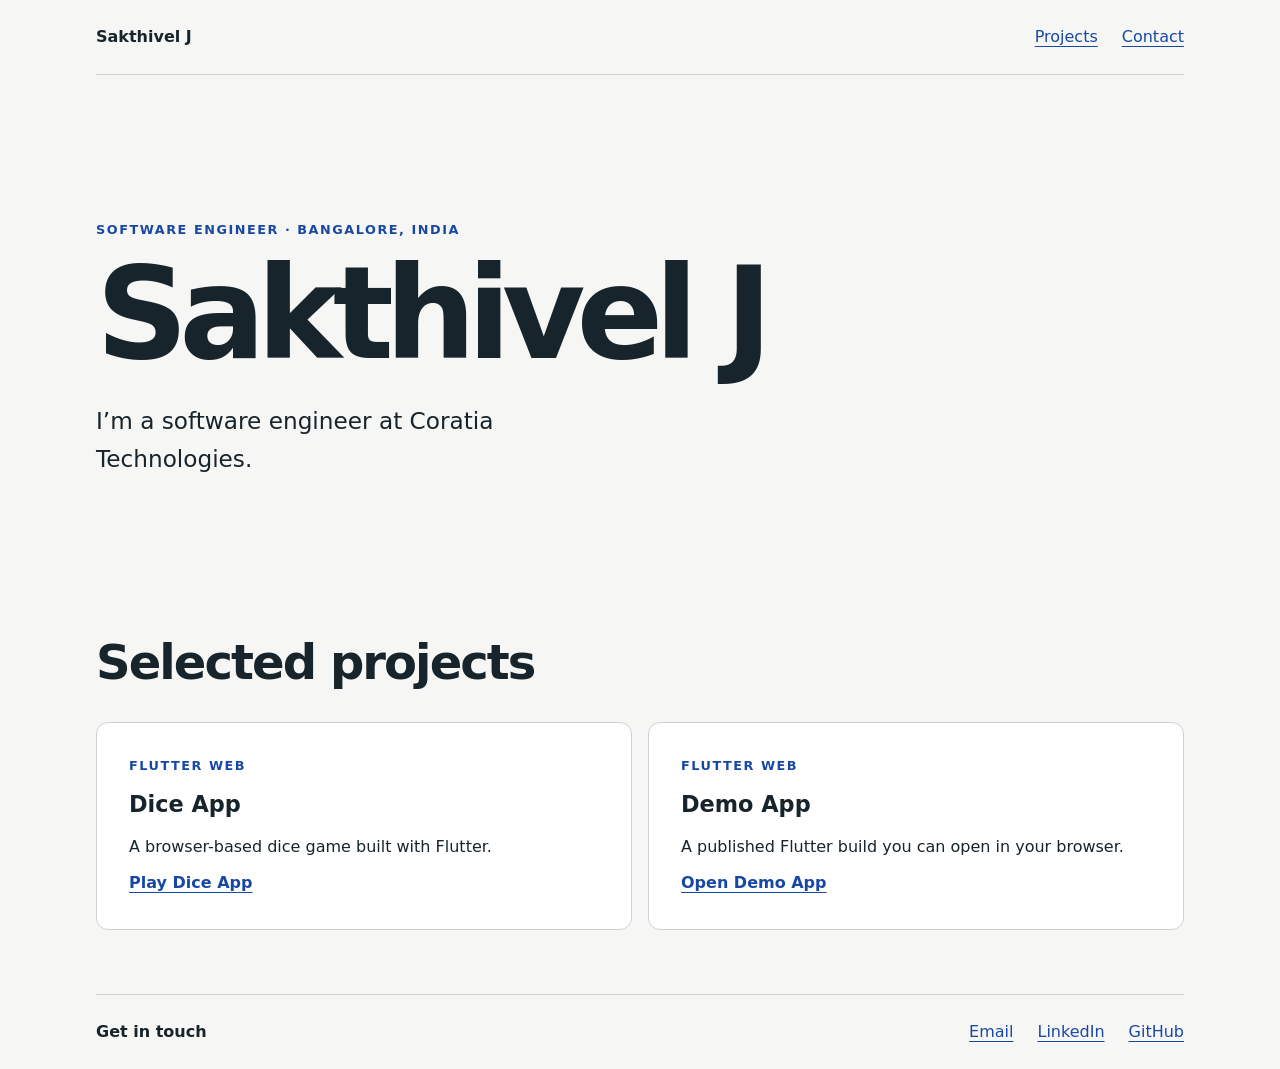
==== commit b1a66d9e: "Shorten homepage introduction" ====
--- a/index.html
+++ b/index.html
@@ -37,7 +37,7 @@
   <section class="intro" aria-labelledby="name">
     <p class="label">Software engineer · Bangalore, India</p>
     <h1 id="name">Sakthivel J</h1>
-    <p class="bio">I’m a software engineer at Coratia Technologies. I also build small web projects to explore new ideas and learn by doing.</p>
+    <p class="bio">I’m a software engineer at Coratia Technologies.</p>
   </section>
   <section id="projects" aria-labelledby="projects-title">
     <h2 id="projects-title">Selected projects</h2>
